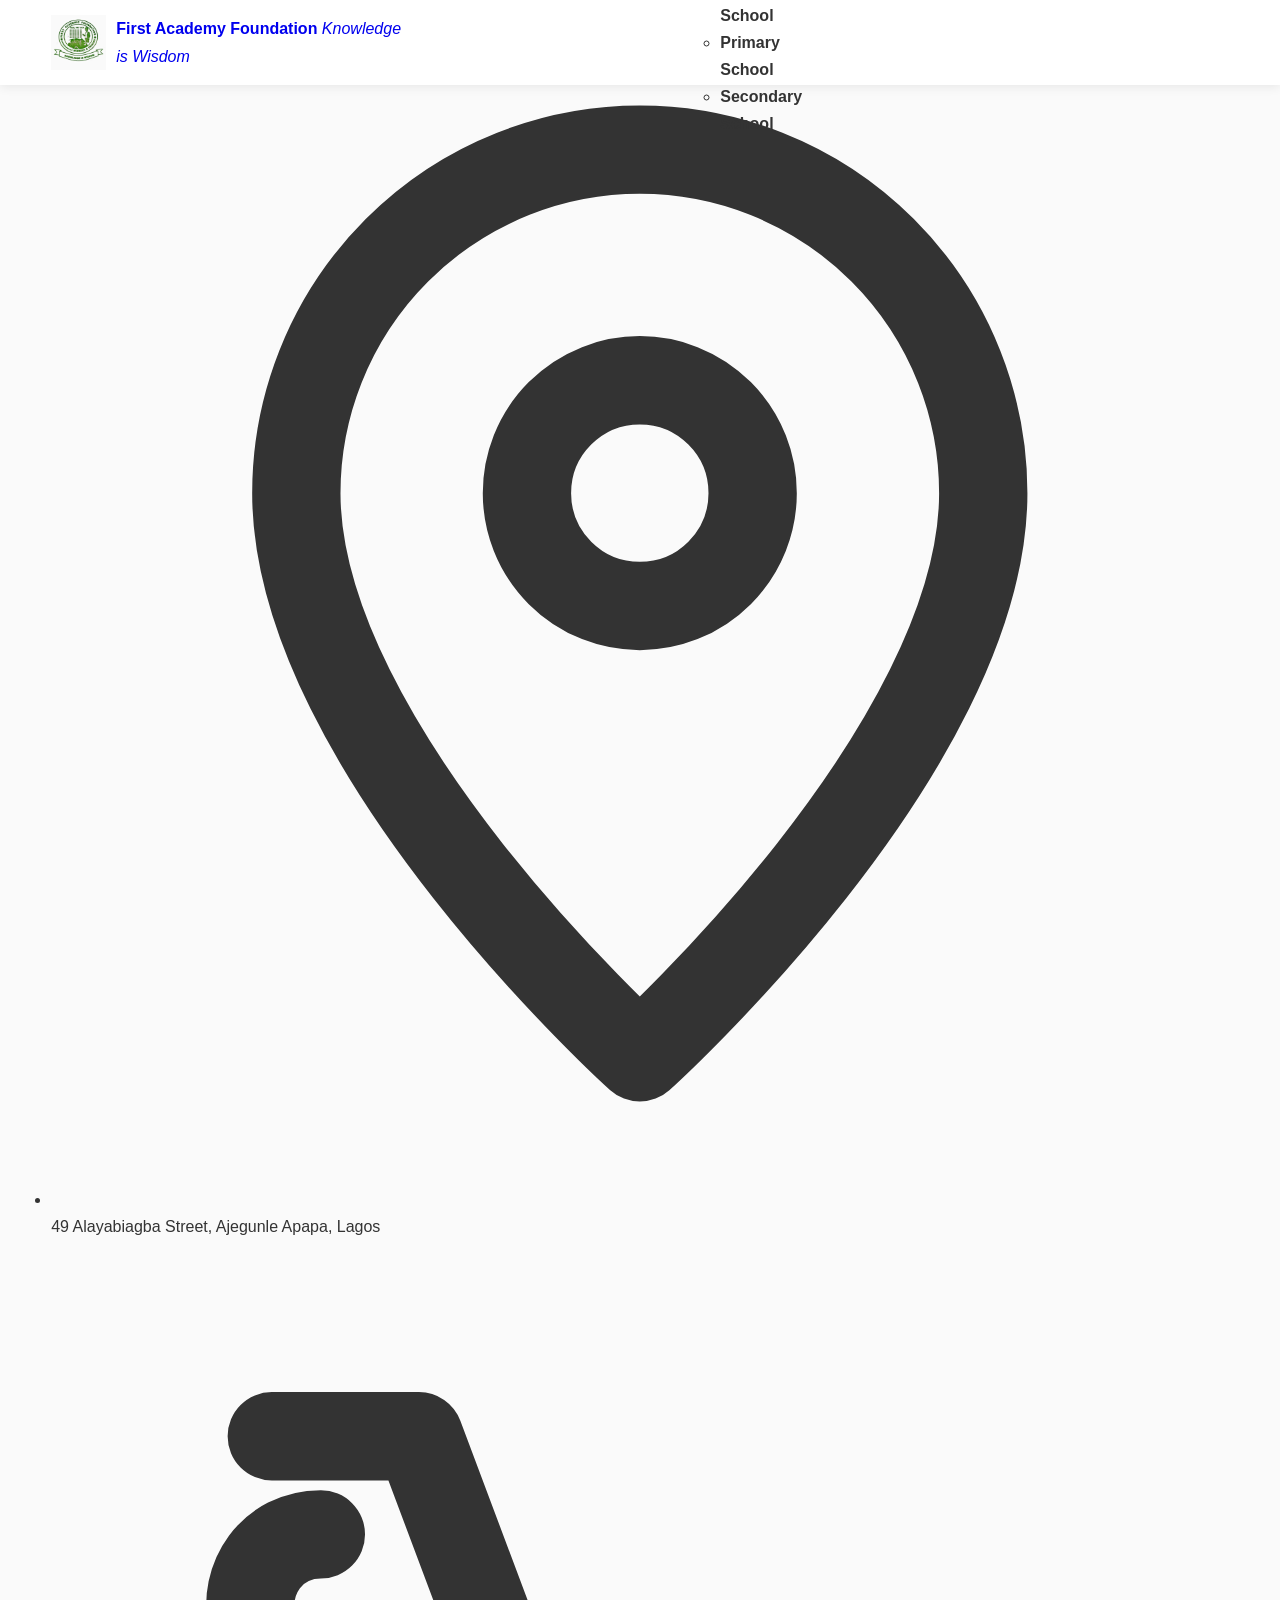
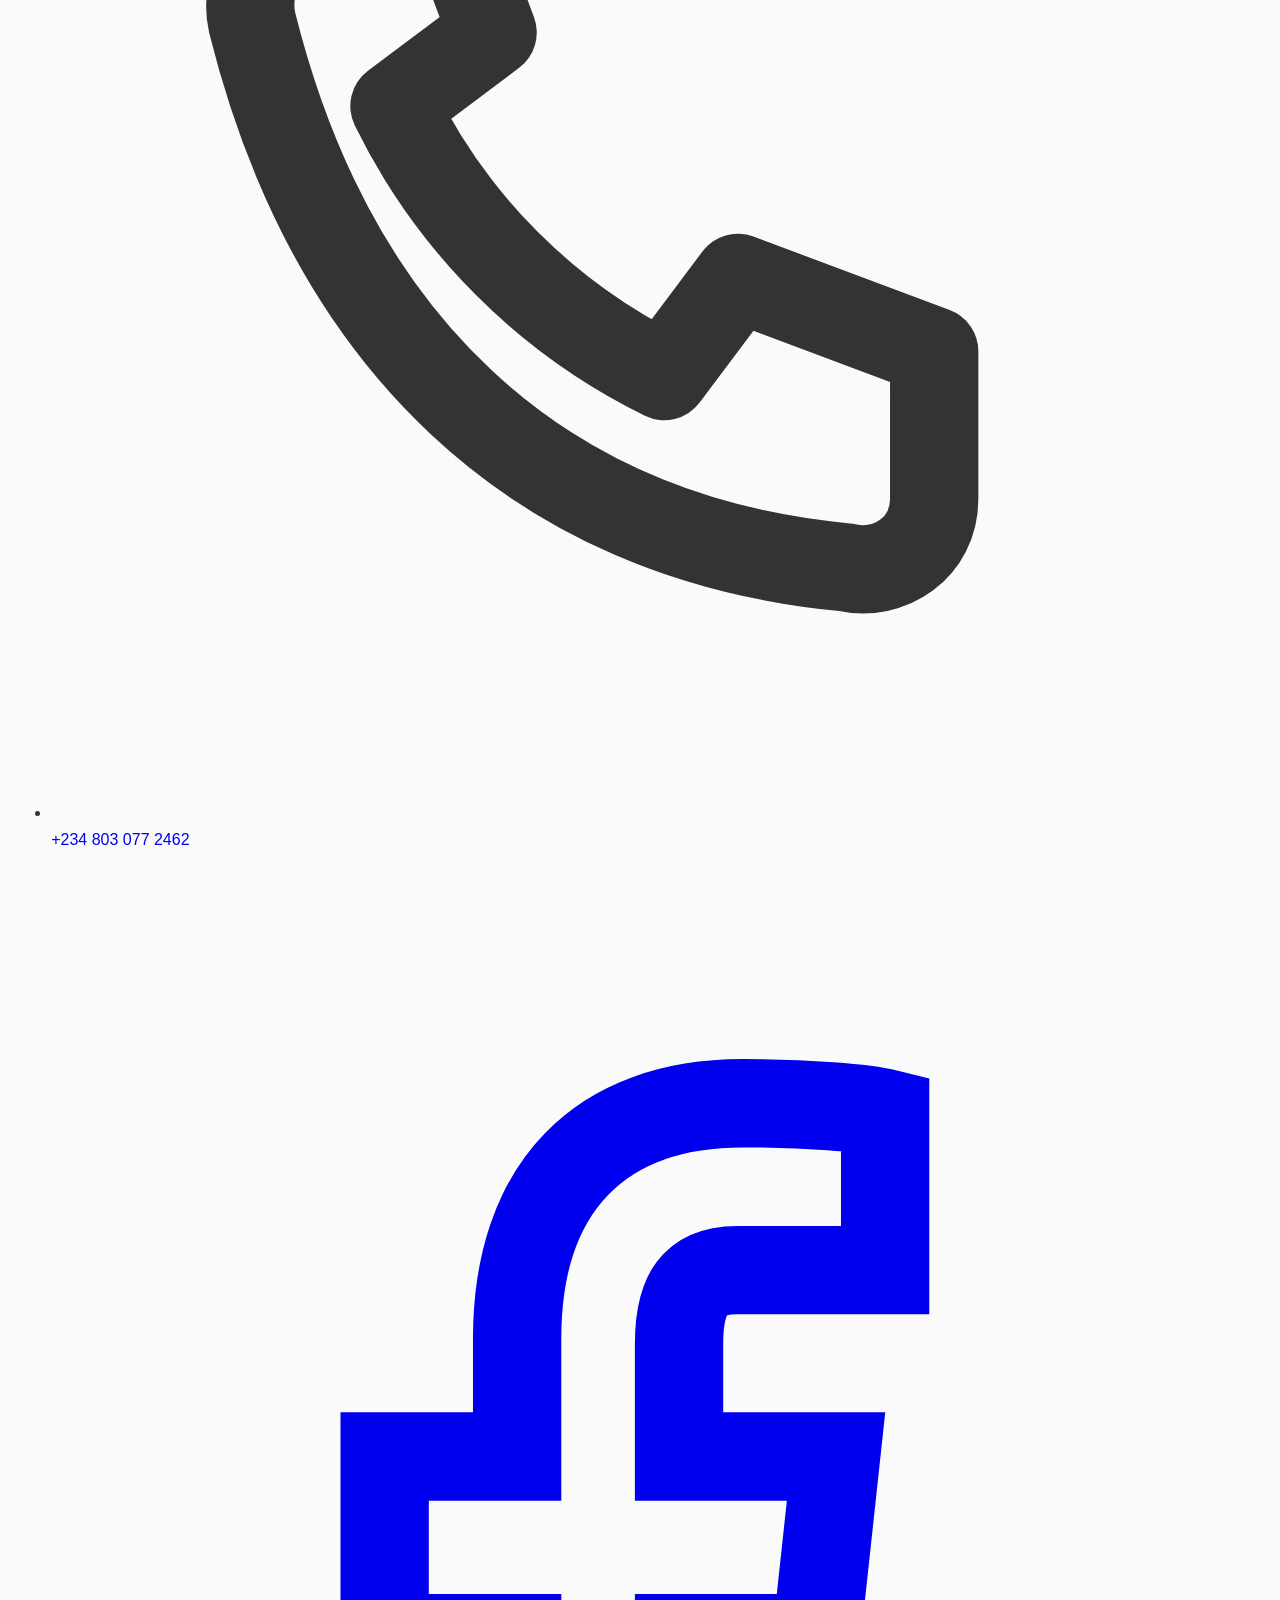
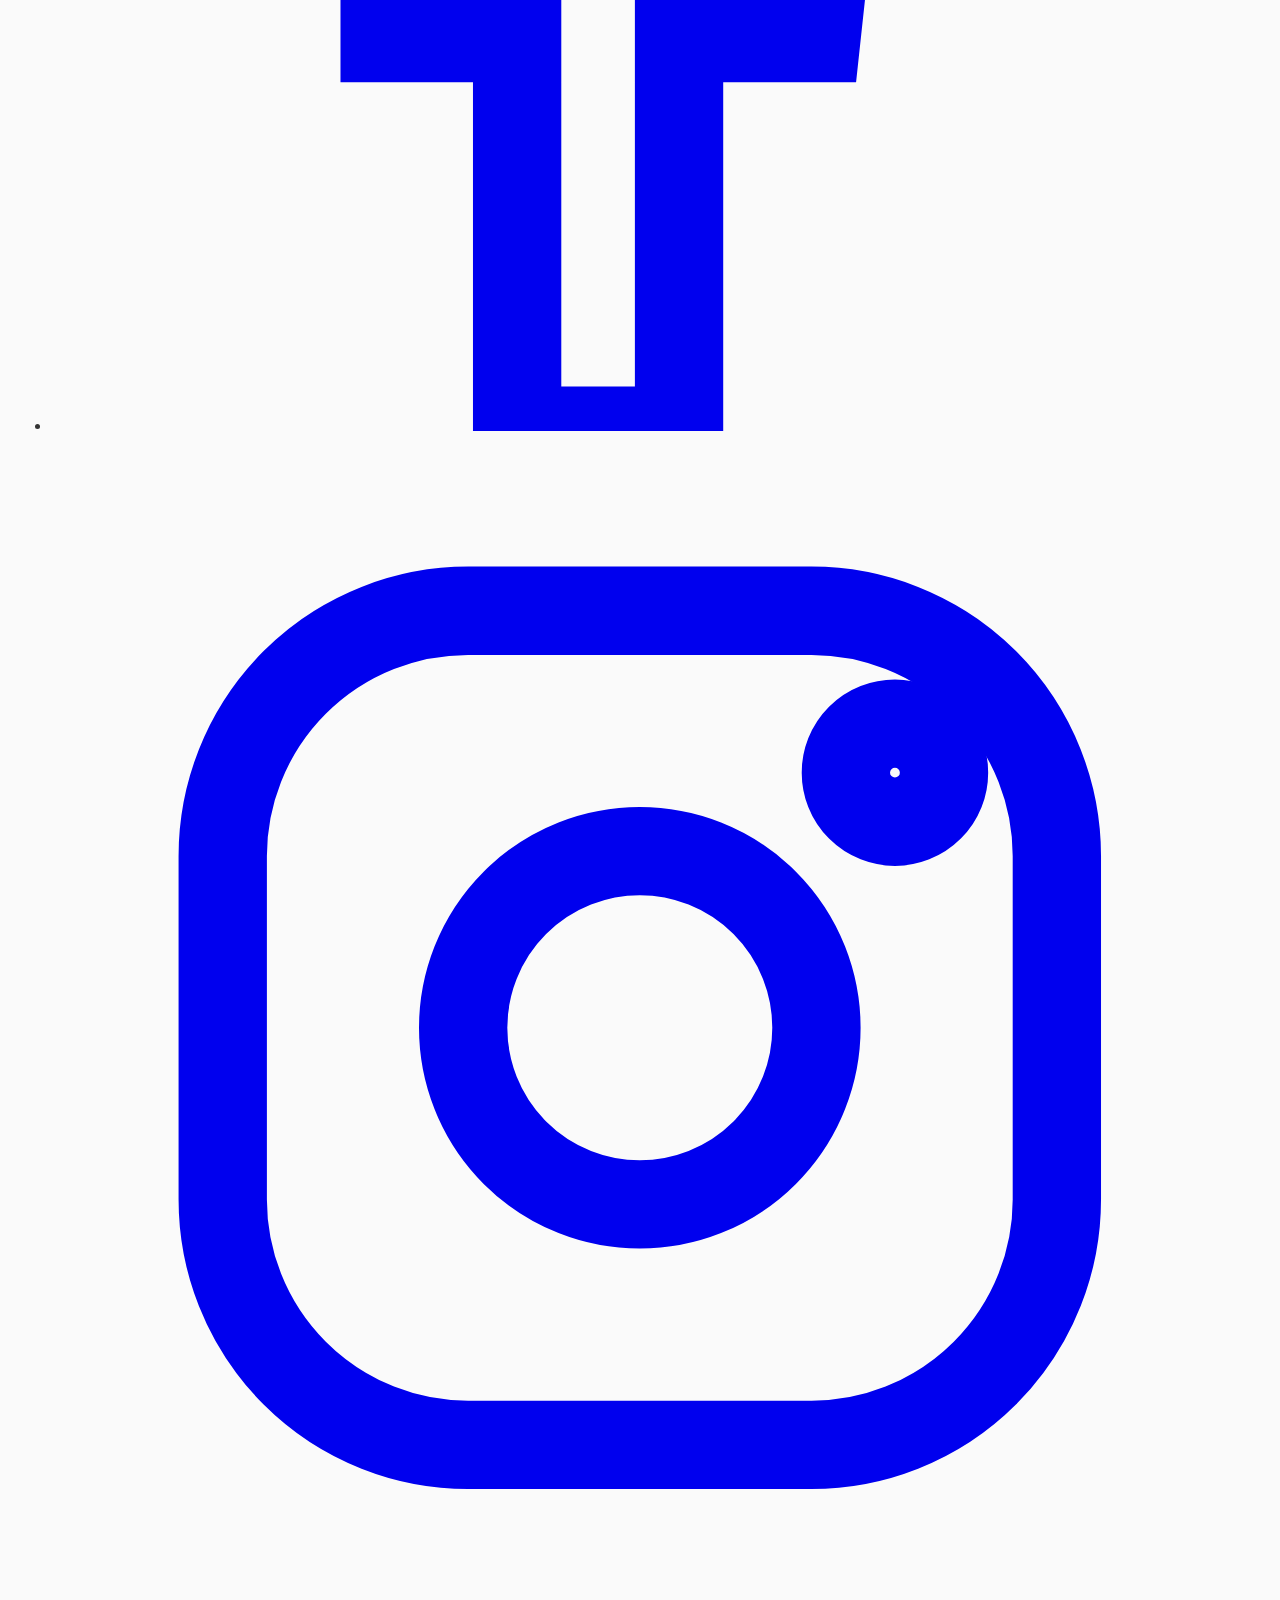
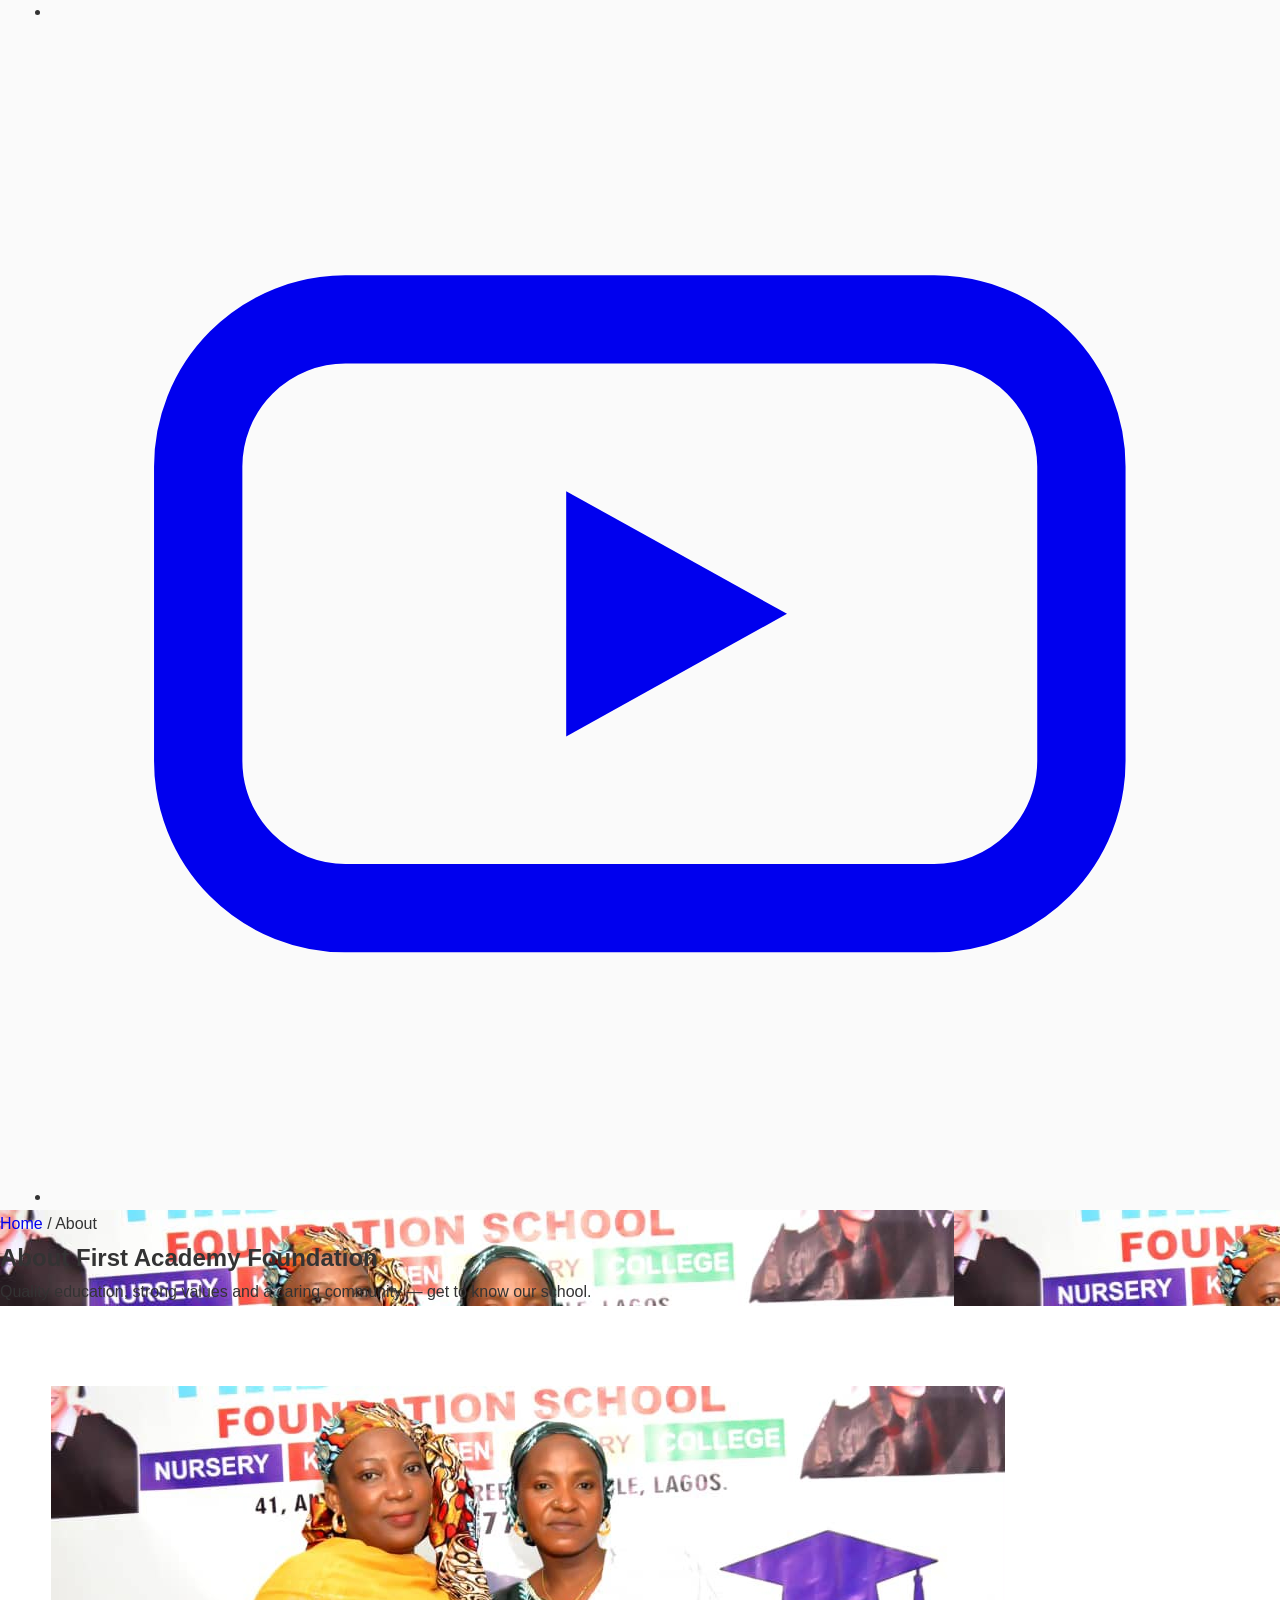
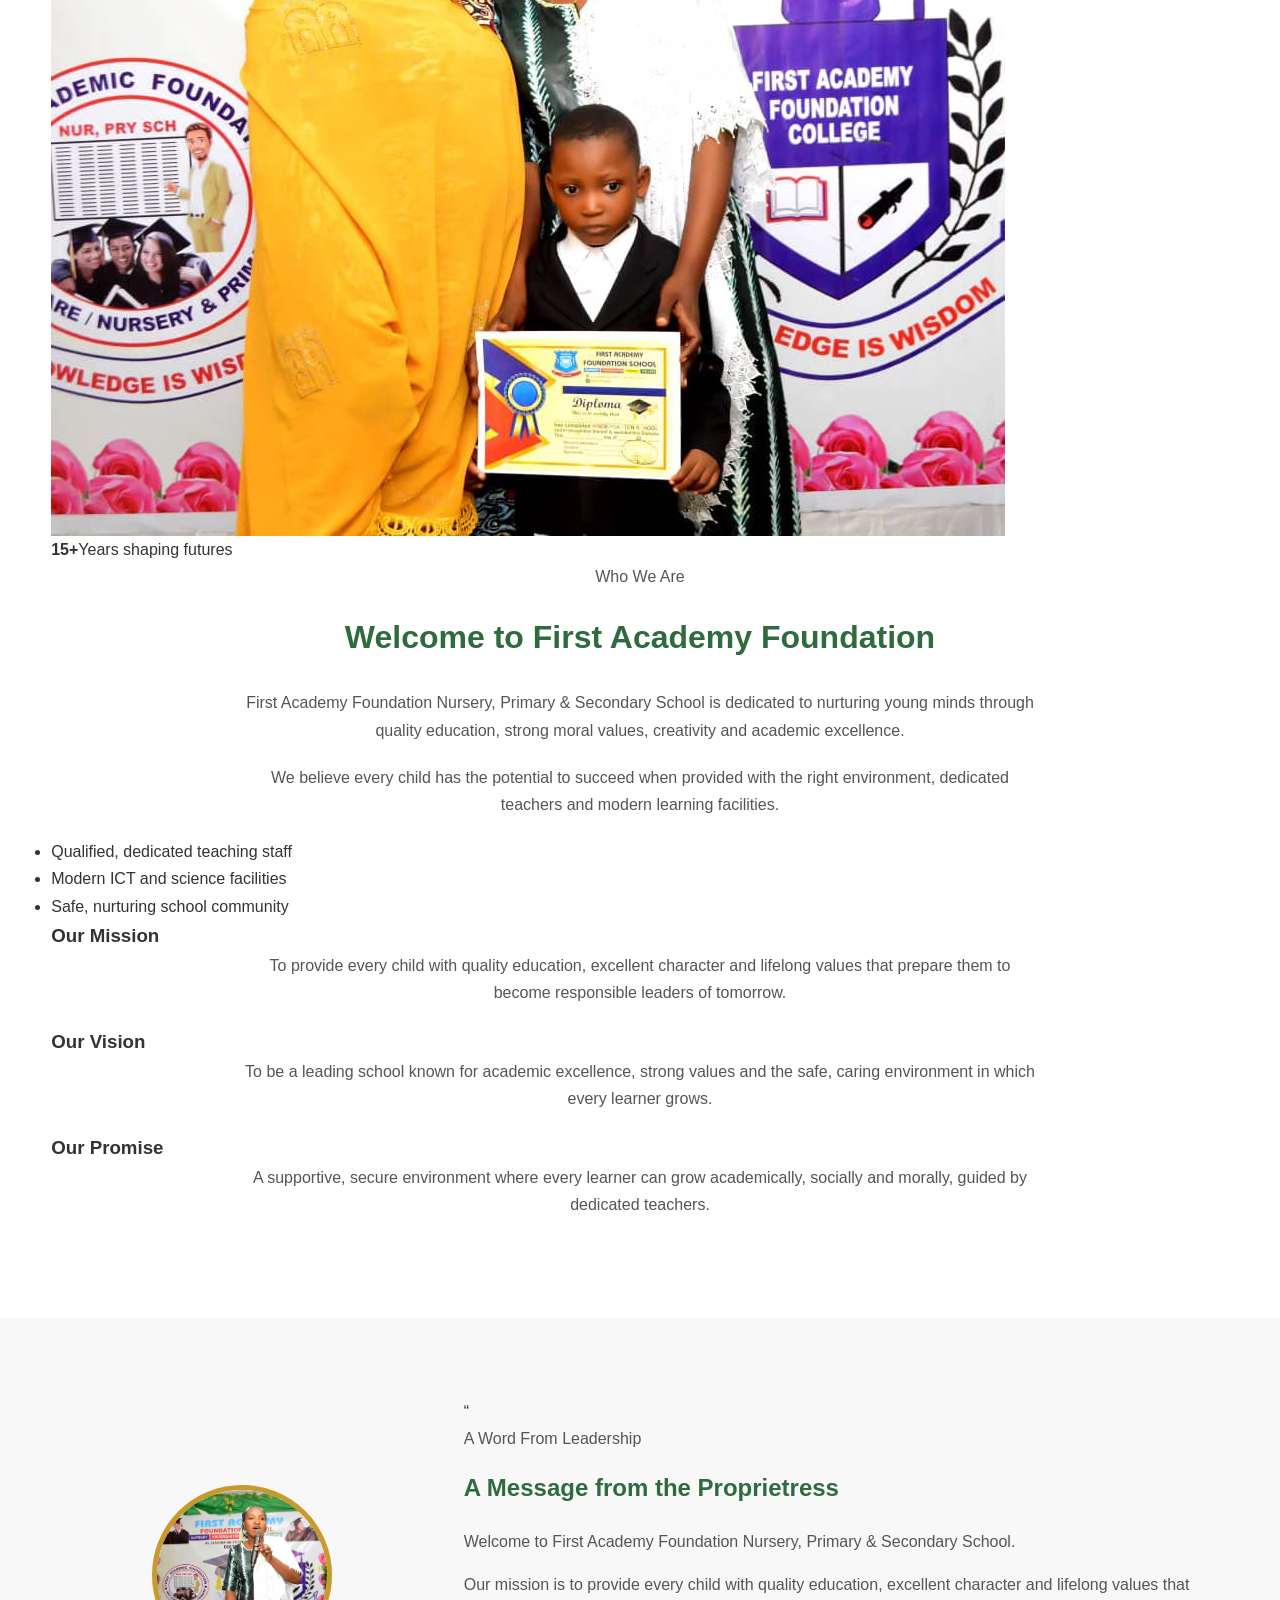
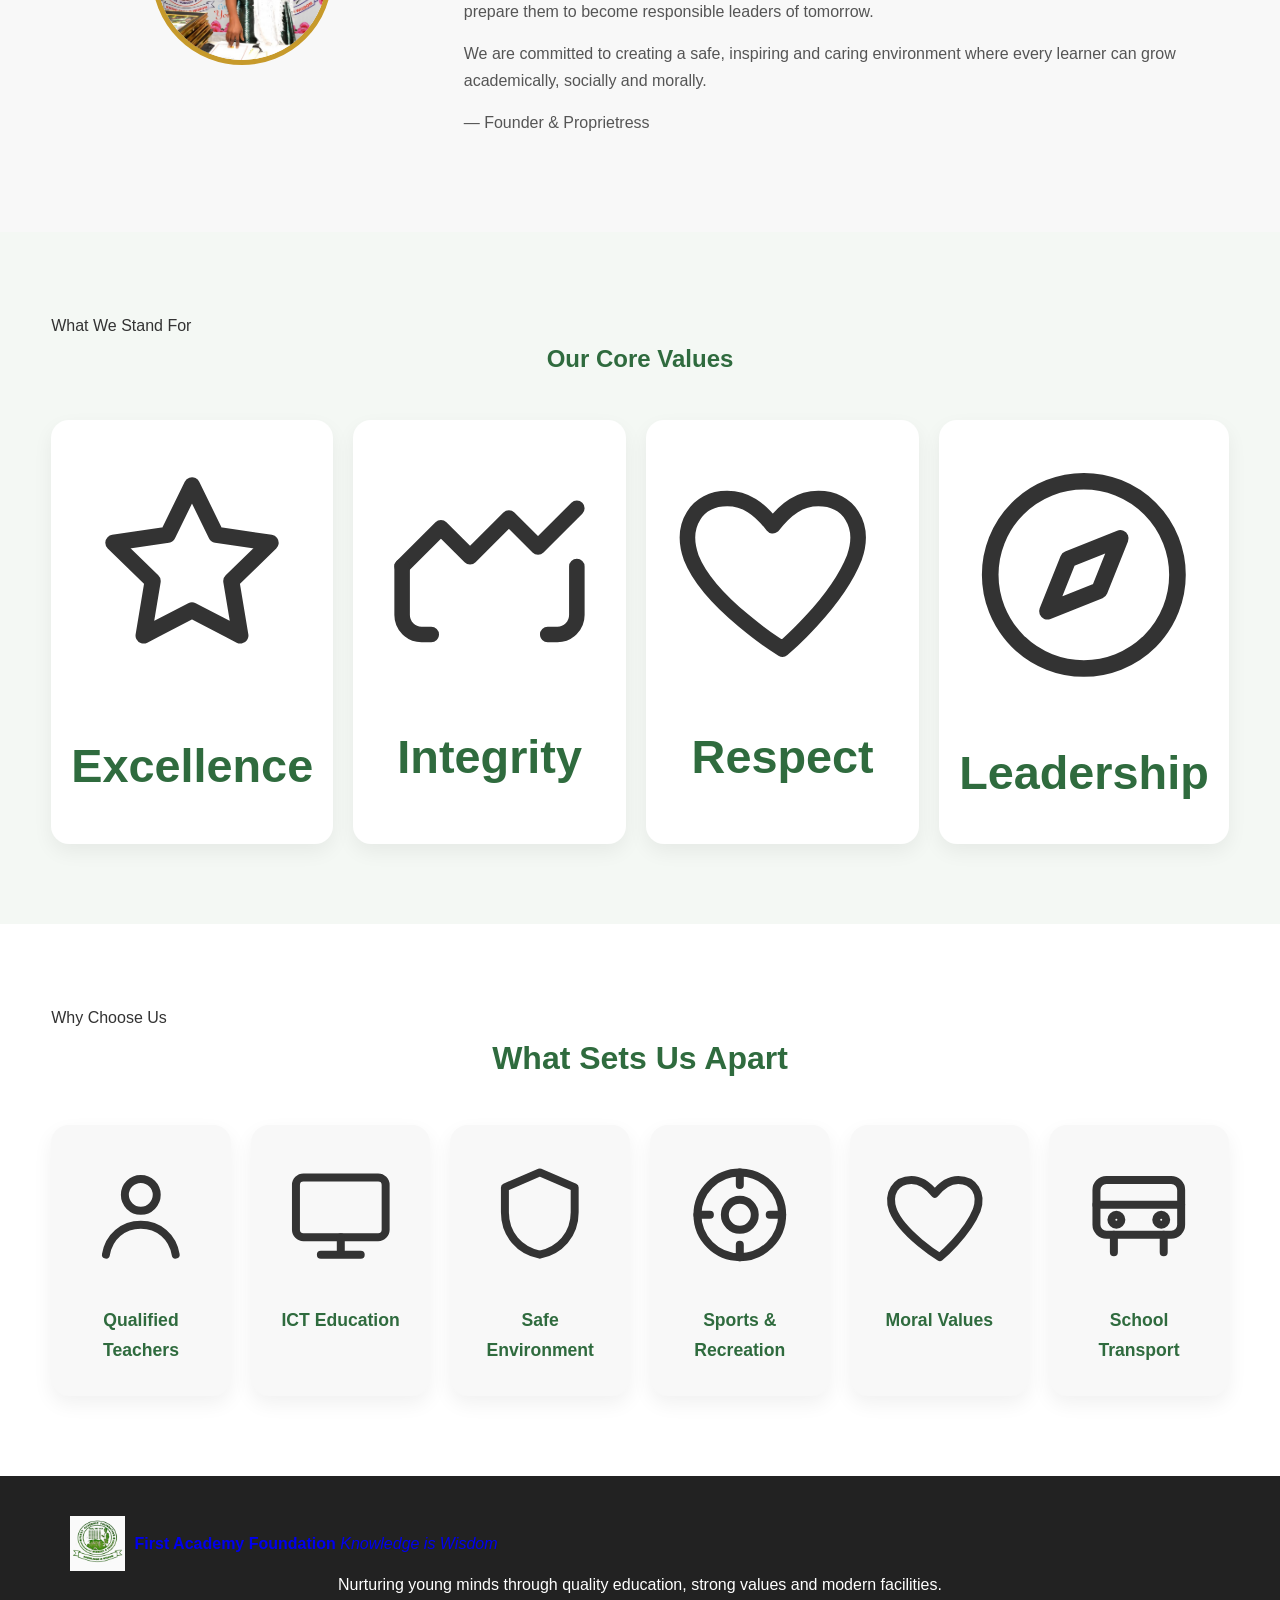
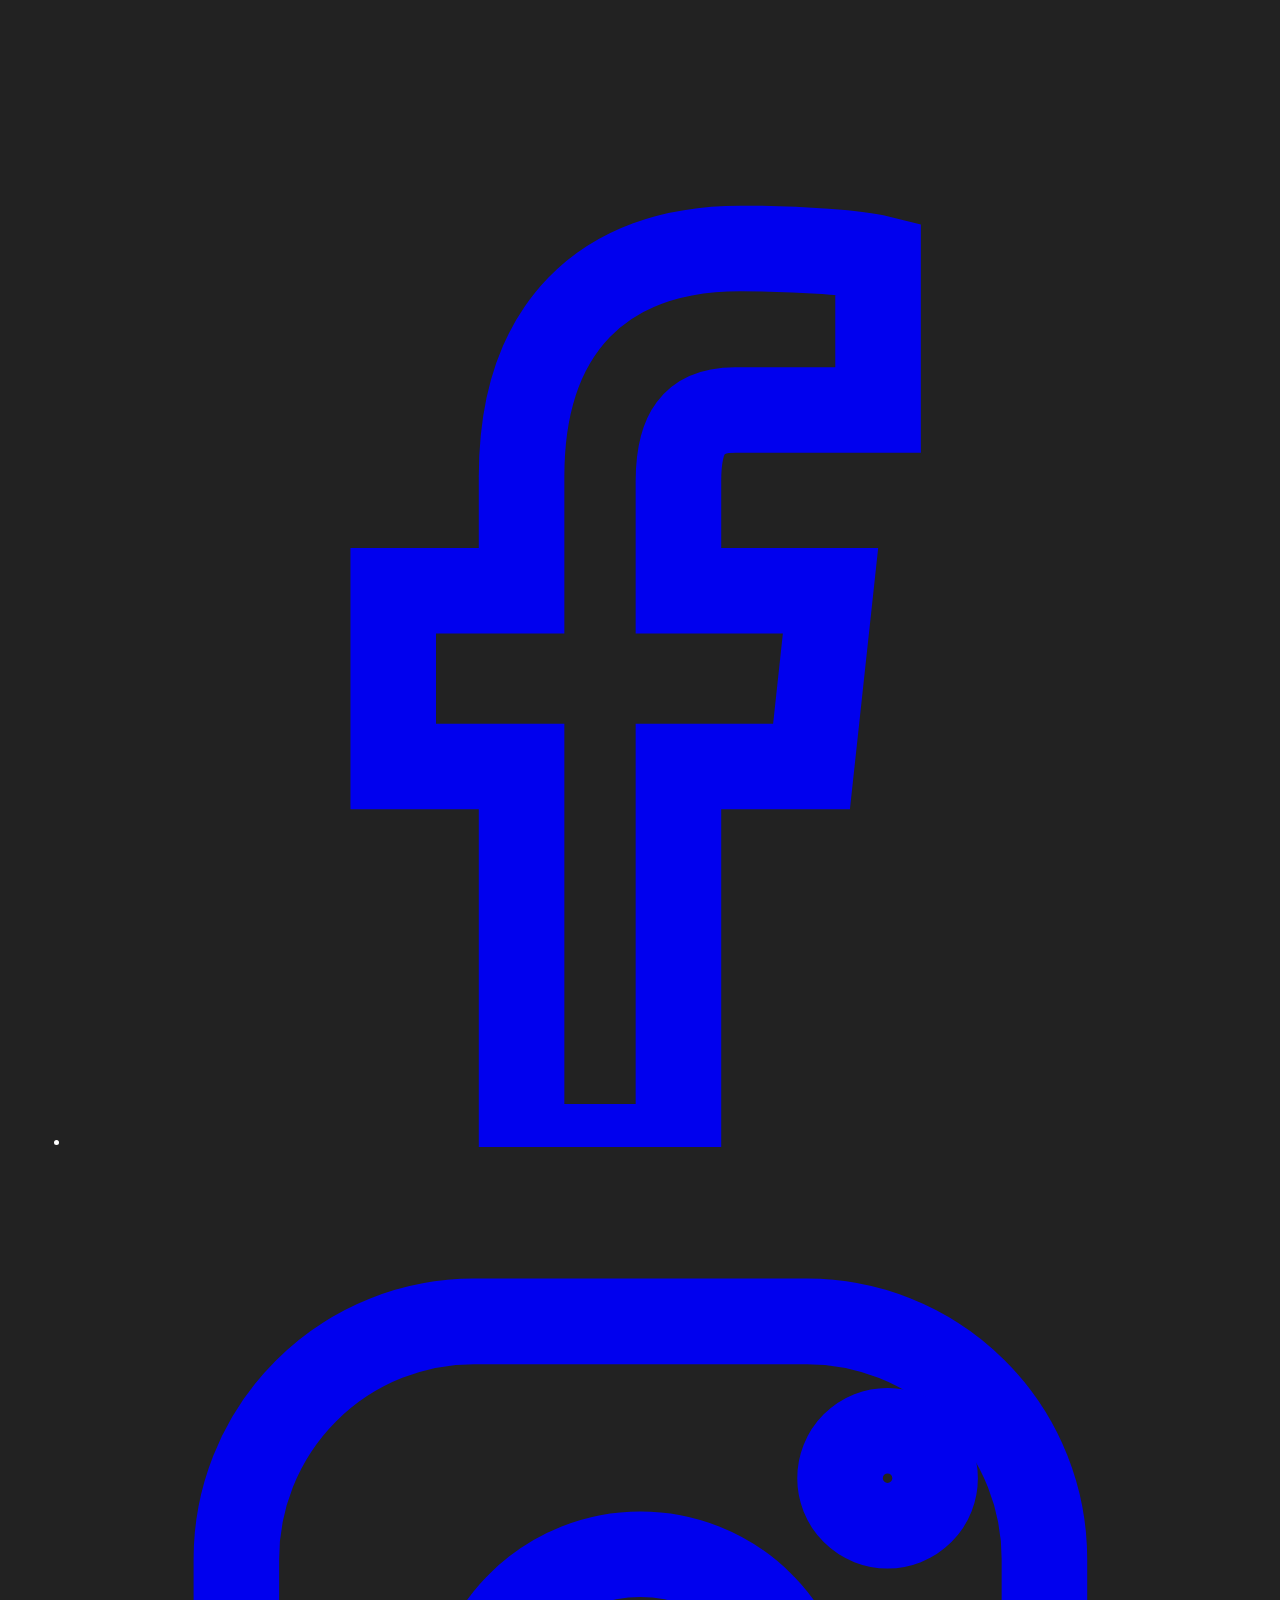
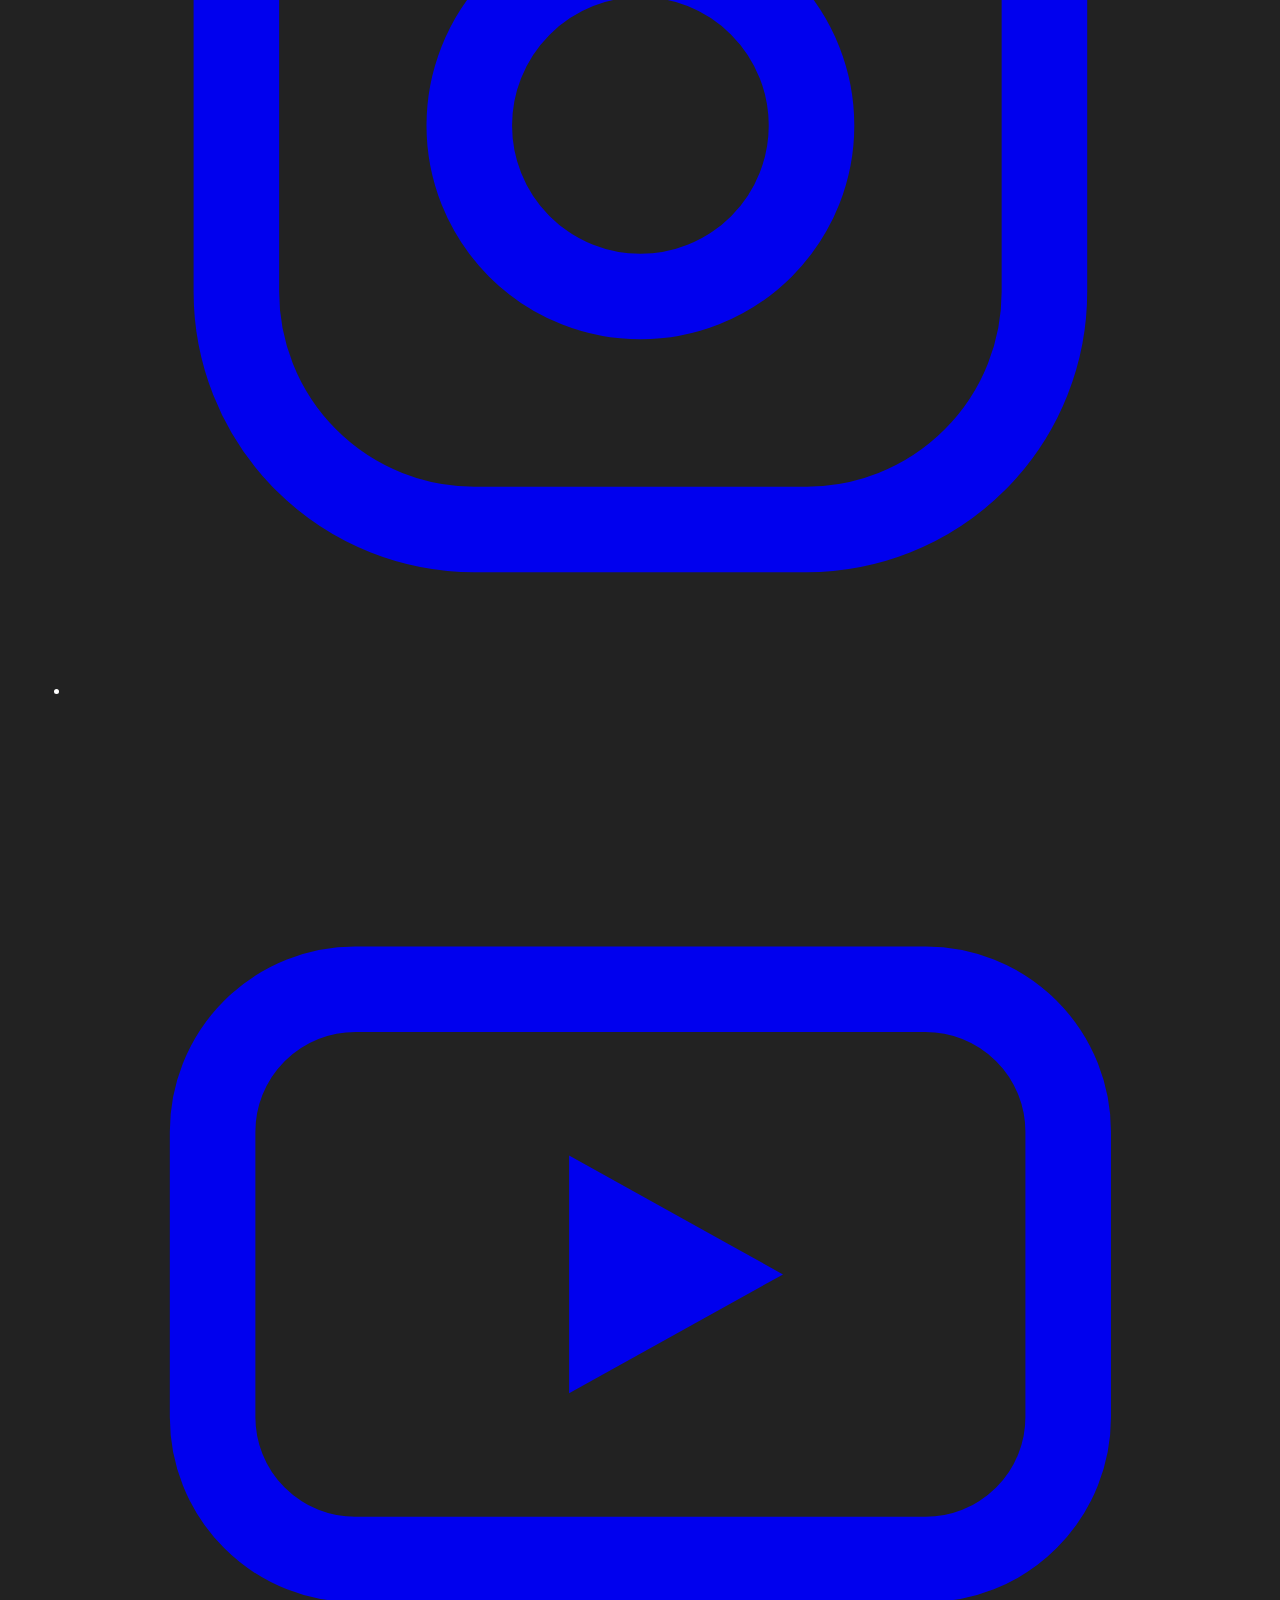
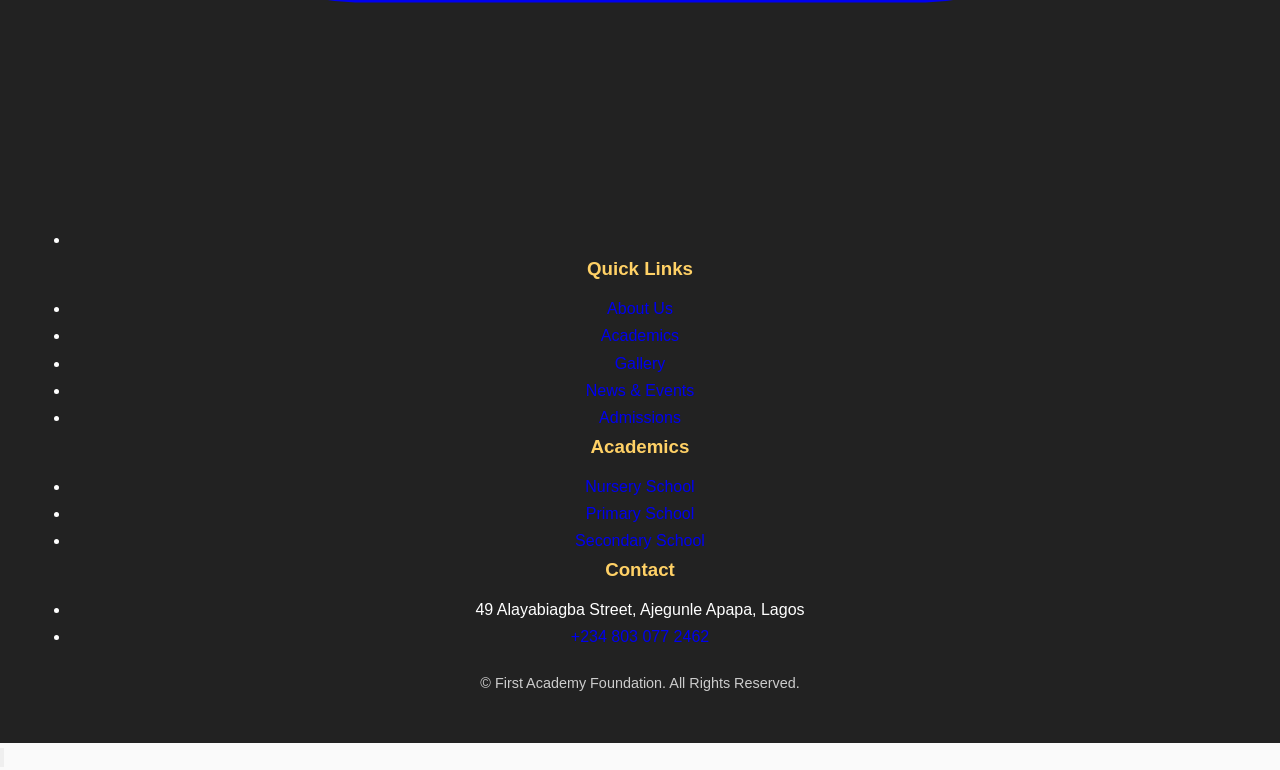
==== about.html @ 9b5cccd8 "Add files via upload" ====
<!DOCTYPE html>
<html lang="en">

<head>
  <meta charset="UTF-8">
  <meta name="viewport" content="width=device-width, initial-scale=1.0">
  <title>About Us | First Academy Foundation</title>
  <meta name="description" content="Learn about First Academy Foundation's mission, vision, leadership and the values that guide our nursery, primary and secondary school.">

  <link rel="icon" type="image/png" href="images/logo.png">
  <link rel="apple-touch-icon" href="images/logo.png">

  <meta property="og:title" content="About Us | First Academy Foundation">
  <meta property="og:description" content="Learn about First Academy Foundation's mission, vision, leadership and the values that guide our nursery, primary and secondary school.">
  <meta property="og:image" content="images/logo.png">
  <meta property="og:type" content="website">

  <link rel="preconnect" href="https://fonts.googleapis.com">
  <link rel="preconnect" href="https://fonts.gstatic.com" crossorigin>
  <link href="https://fonts.googleapis.com/css2?family=Fraunces:opsz,wght@9..144,500;9..144,600;9..144,700&family=Inter:wght@400;500;600;700;800&display=swap" rel="stylesheet">

  <link rel="stylesheet" href="styles.css">
</head>

<body>

  <a class="skip-link" href="#main">Skip to content</a>

  <div class="topbar">
    <div class="container topbar-inner">
      <ul class="topbar-info">
        <li>
          <svg viewBox="0 0 24 24" fill="none" stroke="currentColor" stroke-width="1.8" stroke-linecap="round" stroke-linejoin="round"><path d="M12 21s-7-6.3-7-11.5A7 7 0 0 1 19 9.5C19 14.7 12 21 12 21z"/><circle cx="12" cy="9.5" r="2.3"/></svg>
          <span>49 Alayabiagba Street, Ajegunle Apapa, Lagos</span>
        </li>
        <li>
          <svg viewBox="0 0 24 24" fill="none" stroke="currentColor" stroke-width="1.8" stroke-linecap="round" stroke-linejoin="round"><path d="M4.5 4h3l1.5 4-2 1.5a12 12 0 0 0 5.5 5.5l1.5-2 4 1.5v3c0 1-.9 1.6-1.8 1.4C9.8 18.3 5.7 14.2 4.1 7.8 3.9 6.9 4.5 6 5.5 6"/></svg>
          <a href="tel:+2348030772462">+234 803 077 2462</a>
        </li>
      </ul>
      <ul class="topbar-social" aria-label="Social media">
        <li><a href="#" aria-label="Facebook"><svg viewBox="0 0 24 24" fill="none" stroke="currentColor" stroke-width="1.8"><path d="M15 8.5h2V5.3c-.4-.1-1.6-.2-2.9-.2-2.9 0-4.6 1.7-4.6 4.8v2.4H6.8V16h2.7v8h3.3v-8h2.8l.4-3.7h-3.2V10c0-1 .3-1.5 1.2-1.5z"/></svg></a></li>
        <li><a href="#" aria-label="Instagram"><svg viewBox="0 0 24 24" fill="none" stroke="currentColor" stroke-width="1.8"><rect x="3.5" y="3.5" width="17" height="17" rx="5"/><circle cx="12" cy="12" r="3.6"/><circle cx="17.2" cy="6.8" r="1"/></svg></a></li>
        <li><a href="#" aria-label="YouTube"><svg viewBox="0 0 24 24" fill="none" stroke="currentColor" stroke-width="1.8"><rect x="3" y="6" width="18" height="12" rx="3"/><path d="M10.5 9.5l4.5 2.5-4.5 2.5v-5z" fill="currentColor" stroke="none"/></svg></a></li>
      </ul>
    </div>
  </div>

  <header id="site-header">
    <nav class="container">
      <a href="index.html" class="logo">
        <img src="images/logo.png" alt="First Academy Foundation logo">
        <span class="logo-text">
          <strong>First Academy Foundation</strong>
          <em>Knowledge is Wisdom</em>
        </span>
      </a>

      <button class="menu-toggle" id="menu-toggle" aria-label="Open menu" aria-expanded="false" aria-controls="nav-links">
        <span></span><span></span><span></span>
      </button>

      <div class="nav-overlay" id="nav-overlay"></div>

      <ul class="nav-links" id="nav-links">
        <li class="close-mobile-nav">
          <button id="close-menu" aria-label="Close menu">&times;</button>
        </li>
        <li><a href="index.html" class="nav-link"><span class="nav-icon">🏠</span>Home</a></li>
        <li><a href="about.html" class="nav-link is-active"><span class="nav-icon">📖</span>About</a></li>
        <li><a href="admissions.html" class="nav-link"><span class="nav-icon">🎓</span>Admissions</a></li>
        <li class="has-dropdown">
          <a href="academics.html" class="nav-link"><span class="nav-icon">📚</span>Academics</a>
          <ul class="dropdown">
            <li><a href="academics.html#nursery">Nursery School</a></li>
            <li><a href="academics.html#primary">Primary School</a></li>
            <li><a href="academics.html#secondary">Secondary School</a></li>
          </ul>
        </li>
        <li><a href="gallery.html" class="nav-link"><span class="nav-icon">🖼️</span>Gallery</a></li>
        <li><a href="news.html" class="nav-link"><span class="nav-icon">📰</span>News & Events</a></li>
        <li><a href="contact.html" class="nav-link"><span class="nav-icon">📞</span>Contact</a></li>
        <li><a href="contact.html" class="nav-cta">Apply Now</a></li>
      </ul>
    </nav>
  </header>

  <main id="main">

    <section class="page-hero" style="background-image:url('images/parents.jpg')">
      <div class="page-hero-content">
        <p class="breadcrumb"><a href="index.html">Home</a> / About</p>
        <h1>About First Academy Foundation</h1>
        <p class="page-hero-lead">Quality education, strong values and a caring community — get to know our school.</p>
      </div>
    </section>

    <section class="about" id="about">
      <div class="container about-grid">
        <div class="about-image">
          <img src="images/parents.jpg" alt="Parents and community at First Academy Foundation">
          <div class="about-image-tag"><strong>15+</strong><span>Years shaping futures</span></div>
        </div>
        <div class="about-copy">
          <p class="eyebrow">Who We Are</p>
          <h2>Welcome to First Academy Foundation</h2>
          <p>First Academy Foundation Nursery, Primary &amp; Secondary School is dedicated to nurturing young minds through quality education, strong moral values, creativity and academic excellence.</p>
          <p>We believe every child has the potential to succeed when provided with the right environment, dedicated teachers and modern learning facilities.</p>
          <ul class="about-checklist">
            <li>Qualified, dedicated teaching staff</li>
            <li>Modern ICT and science facilities</li>
            <li>Safe, nurturing school community</li>
          </ul>
        </div>
      </div>

      <div class="container mission-grid">
        <div class="mission-card">
          <h3>Our Mission</h3>
          <p>To provide every child with quality education, excellent character and lifelong values that prepare them to become responsible leaders of tomorrow.</p>
        </div>
        <div class="mission-card">
          <h3>Our Vision</h3>
          <p>To be a leading school known for academic excellence, strong values and the safe, caring environment in which every learner grows.</p>
        </div>
        <div class="mission-card">
          <h3>Our Promise</h3>
          <p>A supportive, secure environment where every learner can grow academically, socially and morally, guided by dedicated teachers.</p>
        </div>
      </div>
    </section>

    <section class="proprietress">
      <div class="container message-container">
        <div class="message-image">
          <img src="images/proprietress.jpg" alt="Proprietress of First Academy Foundation">
        </div>
        <div class="message-text">
          <span class="quote-mark" aria-hidden="true">&ldquo;</span>
          <p class="eyebrow">A Word From Leadership</p>
          <h2>A Message from the Proprietress</h2>
          <p>Welcome to First Academy Foundation Nursery, Primary &amp; Secondary School.</p>
          <p>Our mission is to provide every child with quality education, excellent character and lifelong values that prepare them to become responsible leaders of tomorrow.</p>
          <p>We are committed to creating a safe, inspiring and caring environment where every learner can grow academically, socially and morally.</p>
          <p class="signature">— Founder &amp; Proprietress</p>
        </div>
      </div>
    </section>

    <section class="values">
      <div class="container">
        <p class="eyebrow">What We Stand For</p>
        <h2>Our Core Values</h2>
        <div class="values-grid">
          <div class="value-card"><span class="icon-badge icon-badge-sm" aria-hidden="true"><svg viewBox="0 0 24 24" fill="none" stroke="currentColor" stroke-width="1.6" stroke-linecap="round" stroke-linejoin="round"><path d="M12 3.5l2.4 4.9 5.4.8-3.9 3.8.9 5.4L12 15.9l-4.8 2.5.9-5.4-3.9-3.8 5.4-.8L12 3.5z"/></svg></span><h3>Excellence</h3></div>
          <div class="value-card"><span class="icon-badge icon-badge-sm" aria-hidden="true"><svg viewBox="0 0 24 24" fill="none" stroke="currentColor" stroke-width="1.6" stroke-linecap="round" stroke-linejoin="round"><path d="M3 12l4-4 3 3 4-4 3 3 4-4"/><path d="M3 12v5a2 2 0 0 0 2 2h1M21 12v5a2 2 0 0 1-2 2h-1"/></svg></span><h3>Integrity</h3></div>
          <div class="value-card"><span class="icon-badge icon-badge-sm" aria-hidden="true"><svg viewBox="0 0 24 24" fill="none" stroke="currentColor" stroke-width="1.6" stroke-linecap="round" stroke-linejoin="round"><path d="M12 20.5s-7.5-4.6-9.4-9.4C1.4 7.7 3.2 5 6.3 5c1.9 0 3.3 1 4.7 2.8C12.4 6 13.8 5 15.7 5c3.1 0 4.9 2.7 3.7 6.1C17.5 15.9 12 20.5 12 20.5z"/></svg></span><h3>Respect</h3></div>
          <div class="value-card"><span class="icon-badge icon-badge-sm" aria-hidden="true"><svg viewBox="0 0 24 24" fill="none" stroke="currentColor" stroke-width="1.6" stroke-linecap="round" stroke-linejoin="round"><circle cx="12" cy="12" r="9"/><path d="M15.5 8.5l-2 5-5 2 2-5 5-2z"/></svg></span><h3>Leadership</h3></div>
        </div>
      </div>
    </section>

    <section class="why-us">
      <div class="container">
        <p class="eyebrow">Why Choose Us</p>
        <h2>What Sets Us Apart</h2>
        <div class="features-grid">
          <div class="feature-card"><span class="icon-badge" aria-hidden="true"><svg viewBox="0 0 24 24" fill="none" stroke="currentColor" stroke-width="1.6" stroke-linecap="round" stroke-linejoin="round"><circle cx="12" cy="8" r="3.2"/><path d="M5 20c.6-3.6 3.4-6 7-6s6.4 2.4 7 6"/></svg></span><h3>Qualified Teachers</h3></div>
          <div class="feature-card"><span class="icon-badge" aria-hidden="true"><svg viewBox="0 0 24 24" fill="none" stroke="currentColor" stroke-width="1.6" stroke-linecap="round" stroke-linejoin="round"><rect x="3" y="4.5" width="18" height="12" rx="1.5"/><path d="M8 20h8M12 16.5V20"/></svg></span><h3>ICT Education</h3></div>
          <div class="feature-card"><span class="icon-badge" aria-hidden="true"><svg viewBox="0 0 24 24" fill="none" stroke="currentColor" stroke-width="1.6" stroke-linecap="round" stroke-linejoin="round"><path d="M12 3.5l7 3v5c0 4.5-3 7.7-7 8.5-4-.8-7-4-7-8.5v-5l7-3z"/></svg></span><h3>Safe Environment</h3></div>
          <div class="feature-card"><span class="icon-badge" aria-hidden="true"><svg viewBox="0 0 24 24" fill="none" stroke="currentColor" stroke-width="1.6" stroke-linecap="round" stroke-linejoin="round"><circle cx="12" cy="12" r="8.5"/><circle cx="12" cy="12" r="3"/><path d="M12 3.5V6M12 18v2.5M3.5 12H6M18 12h2.5"/></svg></span><h3>Sports &amp; Recreation</h3></div>
          <div class="feature-card"><span class="icon-badge" aria-hidden="true"><svg viewBox="0 0 24 24" fill="none" stroke="currentColor" stroke-width="1.6" stroke-linecap="round" stroke-linejoin="round"><path d="M12 20.5s-7.5-4.6-9.4-9.4C1.4 7.7 3.2 5 6.3 5c1.9 0 3.3 1 4.7 2.8C12.4 6 13.8 5 15.7 5c3.1 0 4.9 2.7 3.7 6.1C17.5 15.9 12 20.5 12 20.5z"/></svg></span><h3>Moral Values</h3></div>
          <div class="feature-card"><span class="icon-badge" aria-hidden="true"><svg viewBox="0 0 24 24" fill="none" stroke="currentColor" stroke-width="1.6" stroke-linecap="round" stroke-linejoin="round"><rect x="3.5" y="5" width="17" height="11" rx="2"/><path d="M3.5 10h17M7 19.5V16M17 19.5V16"/><circle cx="7.5" cy="13" r="1"/><circle cx="16.5" cy="13" r="1"/></svg></span><h3>School Transport</h3></div>
        </div>
      </div>
    </section>

  </main>

  <footer>
    <div class="container footer-grid">
      <div class="footer-brand">
        <a href="index.html" class="logo">
          <img src="images/logo.png" alt="First Academy Foundation logo">
          <span class="logo-text">
            <strong>First Academy Foundation</strong>
            <em>Knowledge is Wisdom</em>
          </span>
        </a>
        <p>Nurturing young minds through quality education, strong values and modern facilities.</p>
        <ul class="topbar-social footer-social" aria-label="Social media">
          <li><a href="#" aria-label="Facebook"><svg viewBox="0 0 24 24" fill="none" stroke="currentColor" stroke-width="1.8"><path d="M15 8.5h2V5.3c-.4-.1-1.6-.2-2.9-.2-2.9 0-4.6 1.7-4.6 4.8v2.4H6.8V16h2.7v8h3.3v-8h2.8l.4-3.7h-3.2V10c0-1 .3-1.5 1.2-1.5z"/></svg></a></li>
          <li><a href="#" aria-label="Instagram"><svg viewBox="0 0 24 24" fill="none" stroke="currentColor" stroke-width="1.8"><rect x="3.5" y="3.5" width="17" height="17" rx="5"/><circle cx="12" cy="12" r="3.6"/><circle cx="17.2" cy="6.8" r="1"/></svg></a></li>
          <li><a href="#" aria-label="YouTube"><svg viewBox="0 0 24 24" fill="none" stroke="currentColor" stroke-width="1.8"><rect x="3" y="6" width="18" height="12" rx="3"/><path d="M10.5 9.5l4.5 2.5-4.5 2.5v-5z" fill="currentColor" stroke="none"/></svg></a></li>
        </ul>
      </div>

      <div class="footer-links">
        <h3>Quick Links</h3>
        <ul>
          <li><a href="about.html">About Us</a></li>
          <li><a href="academics.html">Academics</a></li>
          <li><a href="gallery.html">Gallery</a></li>
          <li><a href="news.html">News &amp; Events</a></li>
          <li><a href="admissions.html">Admissions</a></li>
        </ul>
      </div>

      <div class="footer-links">
        <h3>Academics</h3>
        <ul>
          <li><a href="academics.html#nursery">Nursery School</a></li>
          <li><a href="academics.html#primary">Primary School</a></li>
          <li><a href="academics.html#secondary">Secondary School</a></li>
        </ul>
      </div>

      <div class="footer-links">
        <h3>Contact</h3>
        <ul>
          <li>49 Alayabiagba Street, Ajegunle Apapa, Lagos</li>
          <li><a href="tel:+2348030772462">+234 803 077 2462</a></li>
        </ul>
      </div>
    </div>

    <div class="footer-bottom">
      <p class="copyright">&copy; <span id="year"></span> First Academy Foundation. All Rights Reserved.</p>
    </div>
  </footer>

  <button id="back-to-top" aria-label="Back to top">
    <svg viewBox="0 0 24 24" fill="none" stroke="currentColor" stroke-width="2" stroke-linecap="round" stroke-linejoin="round"><path d="M12 19V6M6 12l6-6 6 6"/></svg>
  </button>

  <script src="script.js"></script>
</body>

</html>
---- styles.css ----
/* ==========================================
   FIRST ACADEMY FOUNDATION
   MOBILE FIRST STYLESHEET
========================================== */

/* ========= RESET ========= */

*{
    margin:0;
    padding:0;
    box-sizing:border-box;
}

html{
    scroll-behavior:smooth;
}

body{
    font-family:Arial, Helvetica, sans-serif;
    background:#FAFAFA;
    color:#333;
    line-height:1.7;
}

img{
    max-width:100%;
    display:block;
}

a{
    text-decoration:none;
}

.container{
    width:92%;
    max-width:1200px;
    margin:auto;
}

/* ========= HEADER ========= */

header{

    position:fixed;

    top:0;

    left:0;

    width:100%;

    background:#ffffff;

    box-shadow:0 2px 10px rgba(0,0,0,.08);

    z-index:1000;

}

/* ========= NAVIGATION ========= */

nav{

    height:75px;

    display:flex;

    justify-content:space-between;

    align-items:center;

    position:relative;

}

.logo{

    display:flex;

    align-items:center;

    gap:10px;

}

.logo img{

    width:45px;

    height:45px;

    object-fit:contain;

}

.logo h2{

    color:#2F6B3E;

    font-size:17px;

}

.logo p{

    color:#C79A2B;

    font-size:12px;

}

/* Hide Checkbox */

#menu-toggle{

    display:none;

}

/* Hamburger */

.menu-icon{

    font-size:30px;

    cursor:pointer;

    color:#2F6B3E;

}

/* Mobile Menu */

.nav-links{

    position:absolute;

    top:75px;

    left:0;

    width:100%;

    background:#ffffff;

    list-style:none;

    display:none;

    box-shadow:0 5px 10px rgba(0,0,0,.08);

}

.nav-links li{

    border-bottom:1px solid #eee;

}

.nav-links a{

    display:block;

    padding:18px;

    color:#333;

    font-weight:bold;

}

.nav-links a:hover{

    background:#F5F8F5;

    color:#2F6B3E;

}

#menu-toggle:checked ~ .nav-links{

    display:block;

}

/* ========= HERO ========= */

.hero{

    margin-top:75px;

    min-height:100vh;

    display:flex;

    justify-content:center;

    align-items:center;

    text-align:center;

    padding:30px 20px;

    background:
    linear-gradient(rgba(0,0,0,.55),
    rgba(0,0,0,.55)),
    url("images/hero.jpg");

    background-size:cover;

    background-position:center;

}

.hero-content{

    max-width:700px;

}

.hero h3{

    color:#FFD166;

    font-size:18px;

    margin-bottom:15px;

}

.hero h1{

    color:white;

    font-size:2.2rem;

    line-height:1.2;

    margin-bottom:15px;

}

.hero h2{

    color:white;

    font-size:1.2rem;

    margin-bottom:15px;

    font-weight:normal;

}

.motto{

    color:#FFD166 !important;

    font-weight:bold;

    font-size:18px;

    margin-bottom:20px;

}

.hero-text{

    color:white;

    margin-bottom:30px;

}

/* ========= BUTTONS ========= */

.hero-buttons{

    display:flex;

    flex-direction:column;

    gap:15px;

}

.btn,
.btn-outline{

    display:block;

    padding:15px;

    border-radius:40px;

    font-weight:bold;

    text-align:center;

    transition:.3s;

}

.btn{

    background:#2F6B3E;

    color:white;

}

.btn:hover{

    background:#C79A2B;

}

.btn-outline{

    border:2px solid white;

    color:white;

}

.btn-outline:hover{

    background:white;

    color:#2F6B3E;

}
/* ==========================================
   ABOUT SECTION
========================================== */

.about{

    padding:80px 0;

    background:#ffffff;

}

.about h2{

    text-align:center;

    color:#2F6B3E;

    font-size:2rem;

    margin-bottom:25px;

}

.about p{

    max-width:800px;

    margin:0 auto 20px;

    text-align:center;

    color:#555;

    font-size:1rem;

}

/* ==========================================
   PROPRIETRESS MESSAGE
========================================== */

.proprietress{

    padding:80px 0;

    background:#F8F8F8;

}

.message-container{

    display:flex;

    flex-direction:column;

    gap:30px;

}

.message-image{

    display:flex;

    justify-content:center;

}

.message-image img{

    width:180px;

    height:180px;

    border-radius:50%;

    object-fit:cover;

    border:5px solid #C79A2B;

}

.message-text{

    text-align:center;

}

.message-text h2{

    color:#2F6B3E;

    margin-bottom:20px;

}

.message-text p{

    color:#555;

    margin-bottom:15px;

}

.message-text h3{

    color:#C79A2B;

    margin-top:20px;

}

/* ==========================================
   STATISTICS
========================================== */

.statistics{

    padding:70px 0;

    background:#2F6B3E;

}

.stats-container{

    display:grid;

    grid-template-columns:1fr;

    gap:20px;

}

.stat-card{

    background:white;

    border-radius:18px;

    padding:30px;

    text-align:center;

    box-shadow:0 10px 25px rgba(0,0,0,.08);

}

.stat-card h2{

    color:#2F6B3E;

    font-size:2.2rem;

    margin-bottom:10px;

}

.stat-card p{

    color:#555;

    font-weight:bold;

}

/* ==========================================
   ACADEMICS
========================================== */

.academics{

    padding:80px 0;

    background:#ffffff;

}

.academics h2{

    text-align:center;

    color:#2F6B3E;

    margin-bottom:40px;

    font-size:2rem;

}

.academic-grid{

    display:grid;

    grid-template-columns:1fr;

    gap:25px;

}

.card{

    background:#ffffff;

    border-radius:20px;

    padding:35px 25px;

    text-align:center;

    box-shadow:0 10px 25px rgba(0,0,0,.08);

    transition:.35s ease;

}

.card:hover{

    transform:translateY(-8px);

}

.card .icon{

    display:block;

    font-size:3rem;

    margin-bottom:20px;

}

.card h3{

    color:#2F6B3E;

    margin-bottom:15px;

}

.card p{

    color:#666;

}

/* ==========================================
   CORE VALUES
========================================== */

.values{

    padding:80px 0;

    background:#F4F8F4;

}

.values h2{

    text-align:center;

    color:#2F6B3E;

    margin-bottom:40px;

}

.values-grid{

    display:grid;

    grid-template-columns:1fr 1fr;

    gap:20px;

}

.value-card{

    background:white;

    padding:30px 20px;

    text-align:center;

    border-radius:18px;

    box-shadow:0 8px 20px rgba(0,0,0,.06);

    transition:.35s;

}

.value-card:hover{

    transform:translateY(-6px);

}

.value-card{

    font-size:2.5rem;

}

.value-card h3{

    margin-top:15px;

    color:#2F6B3E;

}
/* ==========================================
   WHY CHOOSE US
========================================== */

.why-us{

    padding:80px 0;

    background:#ffffff;

}

.why-us h2{

    text-align:center;

    color:#2F6B3E;

    margin-bottom:40px;

    font-size:2rem;

}

.features-grid{

    display:grid;

    grid-template-columns:1fr;

    gap:20px;

}

.feature-card{

    background:#F8F8F8;

    border-radius:18px;

    padding:30px;

    text-align:center;

    box-shadow:0 8px 20px rgba(0,0,0,.06);

    transition:.35s;

    font-size:2rem;

}

.feature-card:hover{

    transform:translateY(-6px);

}

.feature-card h3{

    margin-top:15px;

    color:#2F6B3E;

    font-size:1.1rem;

}

/* ==========================================
   FACILITIES
========================================== */

.facilities{

    padding:80px 0;

    background:#F4F8F4;

}

.facilities h2{

    text-align:center;

    color:#2F6B3E;

    margin-bottom:40px;

}

.facility-grid{

    display:grid;

    grid-template-columns:1fr;

    gap:20px;

}

.facility-card{

    background:white;

    border-radius:18px;

    padding:30px;

    text-align:center;

    box-shadow:0 8px 20px rgba(0,0,0,.06);

    transition:.35s;

}

.facility-card:hover{

    transform:translateY(-6px);

}

.facility-card .icon{

    display:block;

    font-size:3rem;

    margin-bottom:20px;

}

.facility-card h3{

    color:#2F6B3E;

    margin-bottom:15px;

}

.facility-card p{

    color:#666;

}

/* ==========================================
   MOTTO / QUOTE
========================================== */

.quote{

    padding:90px 25px;

    background:#FFF8EA;

    text-align:center;

}

.quote h2{

    color:#C79A2B;

    font-size:2rem;

    margin-bottom:20px;

    font-style:italic;

}

.quote p{

    max-width:700px;

    margin:auto;

    color:#555;

    font-size:1.05rem;

}

/* ==========================================
   GALLERY
========================================== */

.gallery{

    padding:80px 0;

    background:white;

}

.gallery h2{

    text-align:center;

    color:#2F6B3E;

    margin-bottom:15px;

}

.section-text{

    text-align:center;

    color:#666;

    margin-bottom:35px;

}

.gallery-grid{

    display:grid;

    grid-template-columns:1fr;

    gap:18px;

}

.gallery-grid img{

    width:100%;

    border-radius:15px;

    box-shadow:0 8px 18px rgba(0,0,0,.08);

}

/* ==========================================
   ADMISSIONS
========================================== */

.admissions{

    padding:80px 20px;

    background:#2F6B3E;

    color:white;

    text-align:center;

}

.admissions h2{

    margin-bottom:20px;

    font-size:2rem;

}

.admissions p{

    max-width:700px;

    margin:0 auto 30px;

}

.admissions .btn{

    display:inline-block;

}

/* ==========================================
   CONTACT
========================================== */

.contact{

    padding:80px 0;

    background:#ffffff;

}

.contact h2{

    text-align:center;

    color:#2F6B3E;

    margin-bottom:30px;

}

.contact p{

    margin-bottom:15px;

    text-align:center;

    color:#555;

}

/* ==========================================
   FOOTER
========================================== */

footer{

    background:#222;

    color:white;

    text-align:center;

    padding:40px 20px;

}

footer h3{

    color:#FFD166;

    margin-bottom:10px;

}

footer p{

    margin-bottom:8px;

}

.copyright{

    margin-top:20px;

    color:#ccc;

    font-size:.9rem;

}
/* ==========================================
   ANIMATIONS
========================================== */

@keyframes fadeUp{

    from{

        opacity:0;

        transform:translateY(35px);

    }

    to{

        opacity:1;

        transform:translateY(0);

    }

}


.hero h1{

    animation:fadeUp 1s ease forwards;

}


.hero h2{

    opacity:0;

    animation:fadeUp 1s ease forwards;

    animation-delay:.3s;

    animation-fill-mode:forwards;

}


.hero .motto{

    opacity:0;

    animation:fadeUp 1s ease forwards;

    animation-delay:.6s;

    animation-fill-mode:forwards;

}


.hero-text{

    opacity:0;

    animation:fadeUp 1s ease forwards;

    animation-delay:.9s;

    animation-fill-mode:forwards;

}


.hero-buttons{

    opacity:0;

    animation:fadeUp 1s ease forwards;

    animation-delay:1.2s;

    animation-fill-mode:forwards;

}



/* ==========================================
   TABLET VIEW
========================================== */


@media(min-width:768px){


    /* NAV */

    .nav-links{

        position:static;

        display:flex;

        width:auto;

        box-shadow:none;

        background:none;

        gap:25px;

    }


    .nav-links li{

        border:none;

    }


    .nav-links a{

        padding:0;

    }


    .menu-icon{

        display:none;

    }


    /* HERO */


    .hero h1{

        font-size:3.5rem;

    }


    .hero h2{

        font-size:1.5rem;

    }


    .hero-buttons{

        flex-direction:row;

        justify-content:center;

    }


    .btn,
    .btn-outline{

        width:auto;

        padding:15px 35px;

    }



    /* MESSAGE */


    .message-container{

        flex-direction:row;

        align-items:center;

    }


    .message-image{

        flex:1;

    }


    .message-text{

        flex:2;

        text-align:left;

    }



    /* STATISTICS */


    .stats-container{

        grid-template-columns:repeat(2,1fr);

    }



    /* ACADEMICS */


    .academic-grid{

        grid-template-columns:repeat(3,1fr);

    }



    /* VALUES */


    .values-grid{

        grid-template-columns:repeat(4,1fr);

    }



    /* FEATURES */


    .features-grid{

        grid-template-columns:repeat(3,1fr);

    }



    /* FACILITIES */


    .facility-grid{

        grid-template-columns:repeat(3,1fr);

    }



    /* GALLERY */


    .gallery-grid{

        grid-template-columns:repeat(3,1fr);

    }


}



/* ==========================================
   LAPTOP / DESKTOP VIEW
========================================== */


@media(min-width:1024px){


    nav{

        height:85px;

    }


    .logo img{

        width:55px;

        height:55px;

    }


    .logo h2{

        font-size:20px;

    }



    .hero{

        margin-top:85px;

    }



    .hero h1{

        font-size:4.5rem;

    }



    .hero-text{

        font-size:1.15rem;

    }



    .stats-container{

        grid-template-columns:repeat(4,1fr);

    }



    .features-grid{

        grid-template-columns:repeat(6,1fr);

    }



}



/* ==========================================
   SMALL POLISH
========================================== */


section{

    overflow:hidden;

}


.btn,
.btn-outline{

    cursor:pointer;

}


.card,
.stat-card,
.feature-card,
.facility-card,
.value-card{

    transition:all .35s ease;

}


.card:hover,
.stat-card:hover,
.feature-card:hover,
.facility-card:hover,
.value-card:hover{

    box-shadow:0 15px 35px rgba(0,0,0,.12);

}
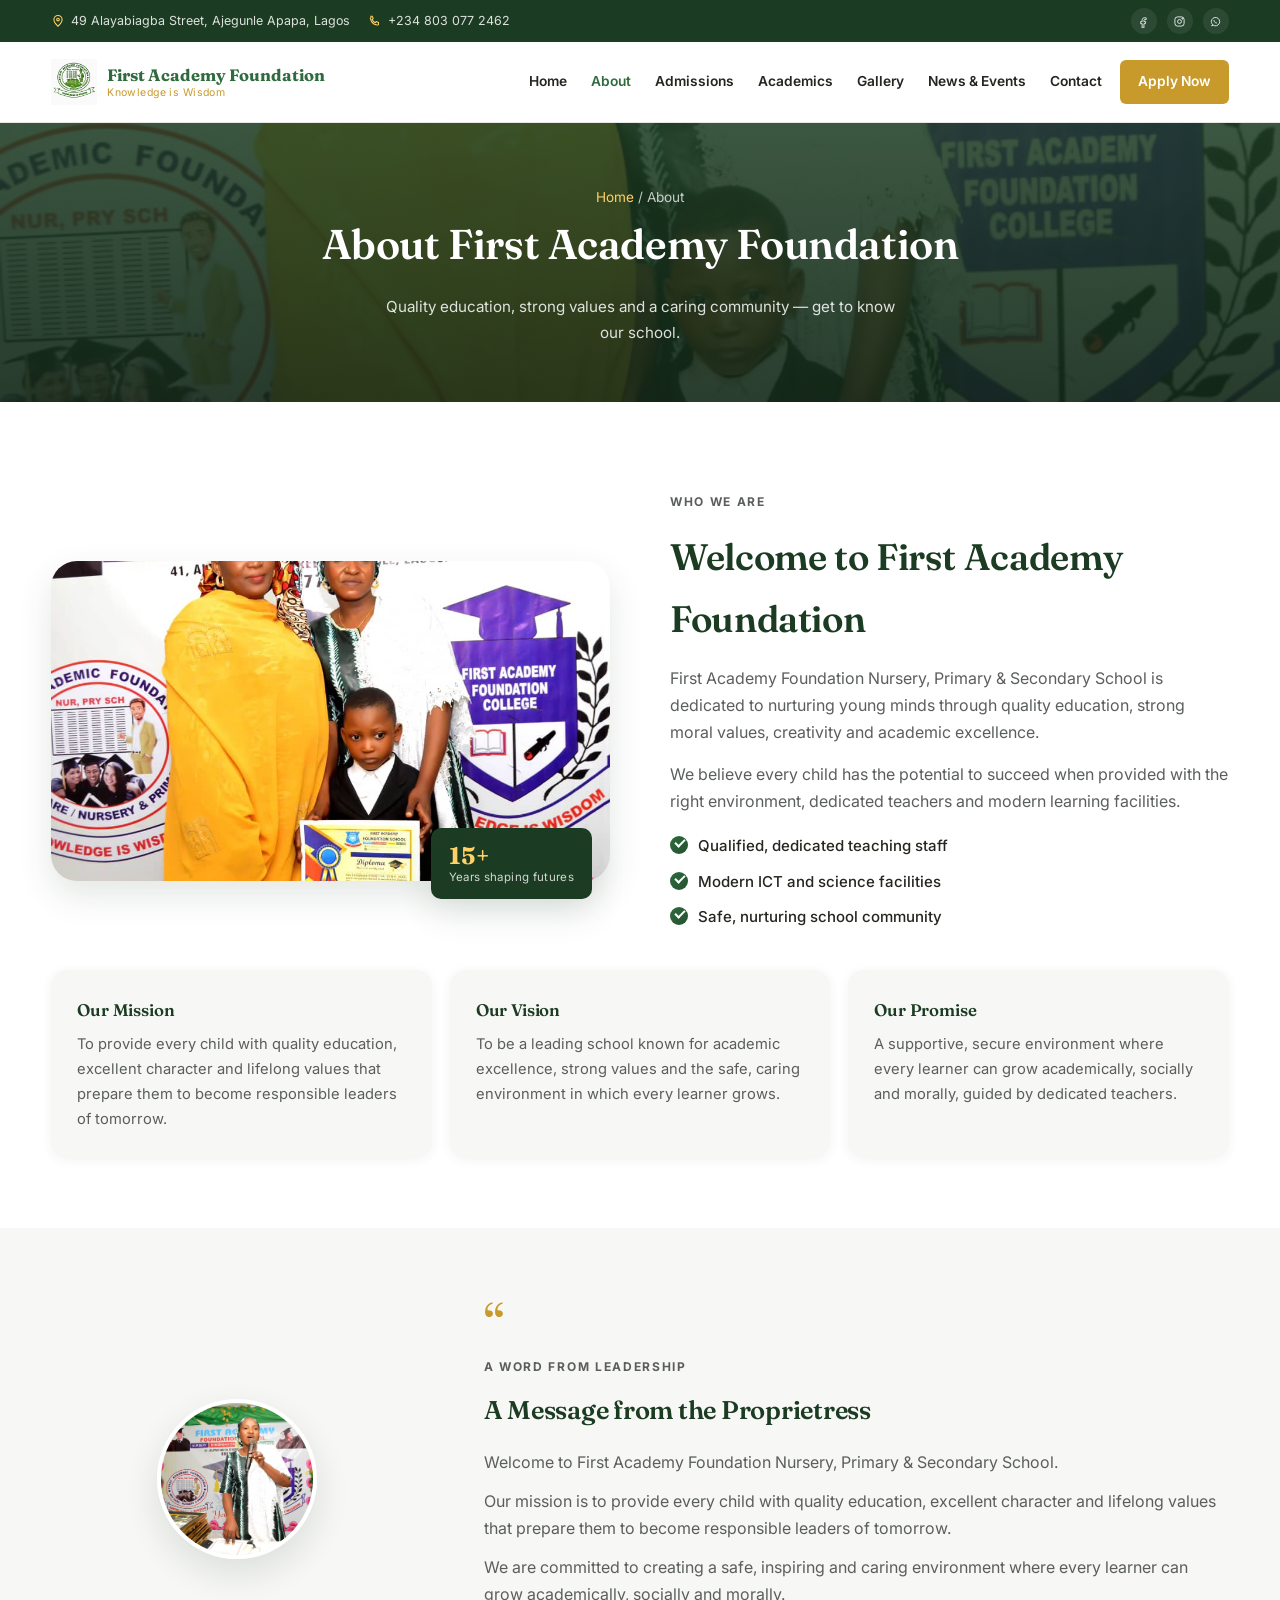
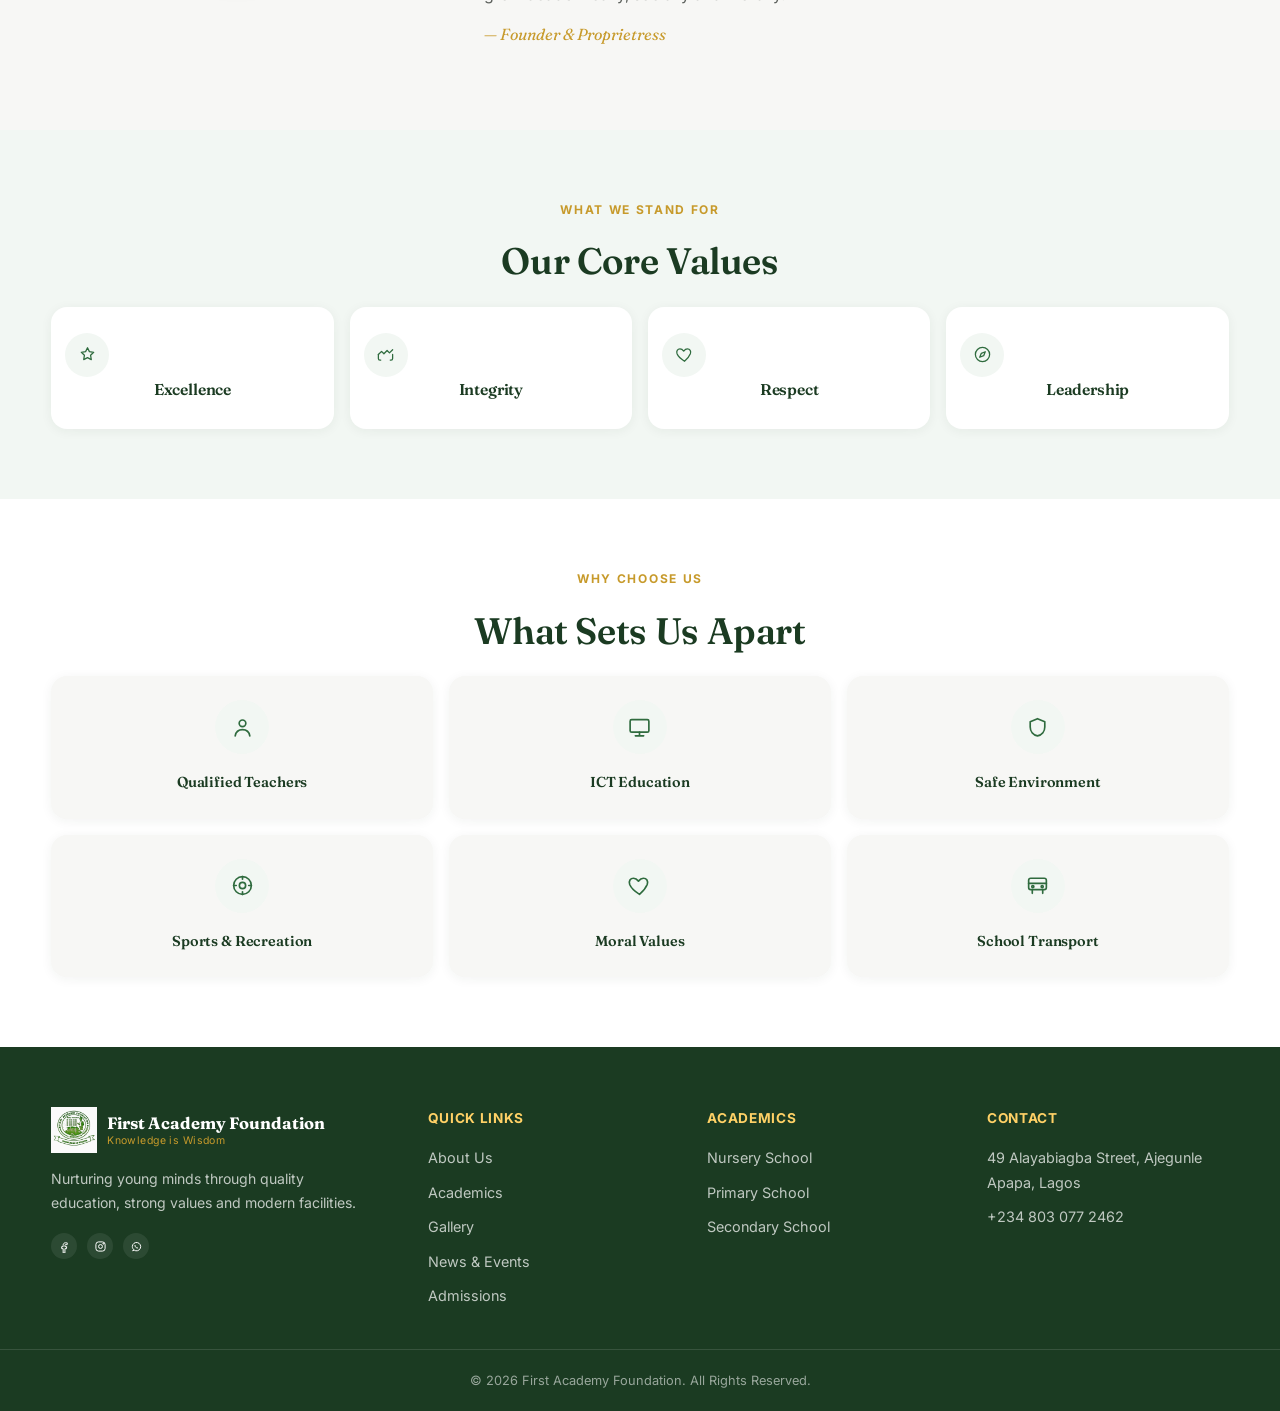
==== commit 7d0019f5: "Update social media links in about.html Replaced YouTube link with WhatsApp link in social media sec" ====
--- a/about.html
+++ b/about.html
@@ -41,7 +41,7 @@
       <ul class="topbar-social" aria-label="Social media">
         <li><a href="#" aria-label="Facebook"><svg viewBox="0 0 24 24" fill="none" stroke="currentColor" stroke-width="1.8"><path d="M15 8.5h2V5.3c-.4-.1-1.6-.2-2.9-.2-2.9 0-4.6 1.7-4.6 4.8v2.4H6.8V16h2.7v8h3.3v-8h2.8l.4-3.7h-3.2V10c0-1 .3-1.5 1.2-1.5z"/></svg></a></li>
         <li><a href="#" aria-label="Instagram"><svg viewBox="0 0 24 24" fill="none" stroke="currentColor" stroke-width="1.8"><rect x="3.5" y="3.5" width="17" height="17" rx="5"/><circle cx="12" cy="12" r="3.6"/><circle cx="17.2" cy="6.8" r="1"/></svg></a></li>
-        <li><a href="#" aria-label="YouTube"><svg viewBox="0 0 24 24" fill="none" stroke="currentColor" stroke-width="1.8"><rect x="3" y="6" width="18" height="12" rx="3"/><path d="M10.5 9.5l4.5 2.5-4.5 2.5v-5z" fill="currentColor" stroke="none"/></svg></a></li>
+        <li><a href="https://wa.me/2348030772462" aria-label="WhatsApp" target="_blank" rel="noopener"><svg viewBox="0 0 24 24" fill="none" stroke="currentColor" stroke-width="1.8"><path d="M6.5 17.5 5 20l2.6-1.4A7.7 7.7 0 1 0 4.3 12a7.6 7.6 0 0 0 1.1 4z"/><path d="M9.2 10c0 2.8 2 4.8 4.8 4.8" stroke-linecap="round"/></svg></a></li>
       </ul>
     </div>
   </div>
@@ -191,7 +191,7 @@
         <ul class="topbar-social footer-social" aria-label="Social media">
           <li><a href="#" aria-label="Facebook"><svg viewBox="0 0 24 24" fill="none" stroke="currentColor" stroke-width="1.8"><path d="M15 8.5h2V5.3c-.4-.1-1.6-.2-2.9-.2-2.9 0-4.6 1.7-4.6 4.8v2.4H6.8V16h2.7v8h3.3v-8h2.8l.4-3.7h-3.2V10c0-1 .3-1.5 1.2-1.5z"/></svg></a></li>
           <li><a href="#" aria-label="Instagram"><svg viewBox="0 0 24 24" fill="none" stroke="currentColor" stroke-width="1.8"><rect x="3.5" y="3.5" width="17" height="17" rx="5"/><circle cx="12" cy="12" r="3.6"/><circle cx="17.2" cy="6.8" r="1"/></svg></a></li>
-          <li><a href="#" aria-label="YouTube"><svg viewBox="0 0 24 24" fill="none" stroke="currentColor" stroke-width="1.8"><rect x="3" y="6" width="18" height="12" rx="3"/><path d="M10.5 9.5l4.5 2.5-4.5 2.5v-5z" fill="currentColor" stroke="none"/></svg></a></li>
+          <li><a href="https://wa.me/2348030772462" aria-label="WhatsApp" target="_blank" rel="noopener"><svg viewBox="0 0 24 24" fill="none" stroke="currentColor" stroke-width="1.8"><path d="M6.5 17.5 5 20l2.6-1.4A7.7 7.7 0 1 0 4.3 12a7.6 7.6 0 0 0 1.1 4z"/><path d="M9.2 10c0 2.8 2 4.8 4.8 4.8" stroke-linecap="round"/></svg></a></li>
         </ul>
       </div>
 
--- a/styles.css
+++ b/styles.css
@@ -1,1374 +1,552 @@
 /* ==========================================
-   FIRST ACADEMY FOUNDATION
-   MOBILE FIRST STYLESHEET
+   FIRST ACADEMY FOUNDATION — STYLESHEET
 ========================================== */
 
+:root{
+    --green:        #2F6B3E;
+    --green-dark:   #1B3B22;
+    --green-mid:    #24512F;
+    --green-tint:   #F2F7F3;
+    --gold:         #C79A2B;
+    --gold-light:   #FFD166;
+    --cream:        #FAFAFA;
+    --surface:      #F7F7F5;
+    --ink:          #24261F;
+    --ink-soft:     #5B5F5B;
+    --line:         #E7E7E3;
+    --white:        #FFFFFF;
+
+    --font-display: 'Fraunces', Georgia, serif;
+    --font-body:    'Inter', Arial, Helvetica, sans-serif;
+
+    --radius-sm: 10px;
+    --radius-md: 16px;
+    --radius-lg: 26px;
+
+    --shadow-sm: 0 2px 12px rgba(27,59,34,.06);
+    --shadow-md: 0 14px 34px rgba(27,59,34,.12);
+    --shadow-lg: 0 24px 60px rgba(27,59,34,.18);
+
+    --ease: cubic-bezier(.4,0,.2,1);
+    --header-h: 68px;
+}
+
 /* ========= RESET ========= */
 
-*{
-    margin:0;
-    padding:0;
-    box-sizing:border-box;
-}
-
-html{
-    scroll-behavior:smooth;
+*{ margin:0; padding:0; box-sizing:border-box; }
+html{ scroll-behavior:smooth; }
+
+html, body{
+    max-width:100%;
+    overflow-x:hidden; /* belt-and-suspenders against any off-canvas overflow */
 }
 
 body{
-    font-family:Arial, Helvetica, sans-serif;
-    background:#FAFAFA;
-    color:#333;
+    font-family:var(--font-body);
+    background:var(--cream);
+    color:var(--ink);
     line-height:1.7;
-}
-
-img{
-    max-width:100%;
-    display:block;
-}
-
-a{
-    text-decoration:none;
-}
-
-.container{
-    width:92%;
-    max-width:1200px;
-    margin:auto;
-}
-
-/* ========= HEADER ========= */
+    -webkit-font-smoothing:antialiased;
+}
+
+img{ max-width:100%; display:block; }
+a{ text-decoration:none; color:inherit; }
+button{ font:inherit; background:none; border:none; cursor:pointer; }
+ul{ list-style:none; }
+
+h1,h2,h3{
+    font-family:var(--font-display);
+    font-weight:600;
+    letter-spacing:-.01em;
+    color:var(--green-dark);
+}
+
+.container{ width:92%; max-width:1180px; margin:auto; }
+
+.skip-link{
+    position:absolute; left:-999px; top:0;
+    background:var(--green); color:var(--white);
+    padding:12px 18px; z-index:2000; border-radius:0 0 8px 0;
+}
+.skip-link:focus{ left:0; }
+:focus-visible{ outline:3px solid var(--gold); outline-offset:3px; }
+
+.eyebrow{
+    text-transform:uppercase; letter-spacing:.14em; font-size:.75rem;
+    font-weight:700; color:var(--gold); margin-bottom:10px; text-align:center;
+}
+.eyebrow-light{ color:var(--gold-light); }
+
+.section-text{ text-align:center; color:var(--ink-soft); max-width:620px; margin:0 auto 36px; }
+
+.text-link{
+    display:inline-block; margin-top:6px; font-weight:600; color:var(--green);
+    border-bottom:2px solid var(--gold-light); padding-bottom:2px;
+}
+
+/* ========= TOP BAR ========= */
+
+.topbar{ background:var(--green-dark); color:rgba(255,255,255,.85); font-size:.78rem; }
+.topbar-inner{ display:flex; justify-content:space-between; align-items:center; padding:8px 0; gap:12px; flex-wrap:wrap; }
+.topbar-info{ display:flex; gap:18px; flex-wrap:wrap; }
+.topbar-info li{ display:flex; align-items:center; gap:6px; }
+.topbar-info svg{ width:14px; height:14px; flex-shrink:0; color:var(--gold-light); }
+.topbar-info a:hover{ color:var(--gold-light); }
+.topbar-social{ display:flex; gap:10px; }
+.topbar-social a{ width:26px; height:26px; border-radius:50%; display:flex; align-items:center; justify-content:center; background:rgba(255,255,255,.08); transition:background .2s var(--ease); }
+.topbar-social svg{ width:13px; height:13px; }
+.topbar-social a:hover{ background:var(--gold); }
+
+/* ========= HEADER / NAV ========= */
+/* NOTE: no filter/backdrop-filter/transform/will-change on <header> —
+   any of those create a new containing block for position:fixed
+   descendants (like .nav-links), which breaks the full-screen slide-out
+   panel by trapping it inside the header's own small box. */
 
 header{
-
-    position:fixed;
-
-    top:0;
-
-    left:0;
-
-    width:100%;
-
-    background:#ffffff;
-
-    box-shadow:0 2px 10px rgba(0,0,0,.08);
-
+    position:sticky; top:0; left:0; width:100%;
+    background:var(--white);
+    box-shadow:0 1px 0 var(--line);
     z-index:1000;
-
-}
-
-/* ========= NAVIGATION ========= */
-
-nav{
-
-    height:75px;
-
-    display:flex;
-
-    justify-content:space-between;
-
-    align-items:center;
-
+}
+
+nav{ height:var(--header-h); display:flex; justify-content:space-between; align-items:center; }
+
+.logo{ display:flex; align-items:center; gap:10px; }
+.logo img{ width:38px; height:38px; object-fit:contain; }
+.logo-text{ display:flex; flex-direction:column; line-height:1.25; }
+.logo-text strong{ color:var(--green); font-size:14.5px; font-family:var(--font-display); }
+.logo-text em{ color:var(--gold); font-size:10.5px; font-style:normal; letter-spacing:.04em; }
+
+.menu-toggle{ width:34px; height:26px; display:flex; flex-direction:column; justify-content:space-between; position:relative; z-index:1600; }
+.menu-toggle span{ display:block; height:2px; width:100%; background:var(--green-dark); border-radius:2px; transition:transform .25s var(--ease), opacity .25s var(--ease); }
+.menu-toggle[aria-expanded="true"] span:nth-child(1){ transform:translateY(11px) rotate(45deg); }
+.menu-toggle[aria-expanded="true"] span:nth-child(2){ opacity:0; }
+.menu-toggle[aria-expanded="true"] span:nth-child(3){ transform:translateY(-11px) rotate(-45deg); }
+
+.nav-overlay{
+    position:fixed; inset:0; background:rgba(27,59,34,.5);
+    opacity:0; pointer-events:none; transition:opacity .3s var(--ease); z-index:1400;
+}
+.nav-overlay.is-visible{ opacity:1; pointer-events:auto; }
+
+/* Off-canvas panel: always sits at right:0 in the layout; we slide it
+   out of view with `transform`, not `right`, because translating with
+   `right` on a fixed element can enlarge the page's scrollable area on
+   mobile browsers (causing a horizontal-scroll gap and dragging other
+   fixed elements, like the back-to-top button, off-screen with it). */
+.nav-links{
+    position:fixed; top:0; right:0; height:100%; width:min(320px,86%);
+    background:var(--white); z-index:1500;
+    display:flex; flex-direction:column; padding:20px 0;
+    box-shadow:var(--shadow-lg);
+    transform:translateX(100%);
+    transition:transform .35s var(--ease);
+    overflow-y:auto;
+}
+.nav-links.is-open{ transform:translateX(0); }
+
+.close-mobile-nav{ display:flex; justify-content:flex-end; padding:0 18px 10px; }
+#close-menu{ font-size:1.8rem; line-height:1; color:var(--green-dark); }
+
+.nav-links li{ border-bottom:1px solid var(--line); }
+.nav-links > li > a{ display:flex; align-items:center; gap:10px; padding:16px 22px; color:var(--ink); font-weight:600; font-size:.95rem; }
+.nav-links a:hover{ color:var(--green); }
+.nav-link.is-active{ color:var(--green); }
+.nav-icon{ font-size:1rem; line-height:1; }
+.nav-cta{
+    margin:14px 22px 0; padding:12px 20px !important; background:var(--gold);
+    color:var(--white) !important; border-radius:8px; text-align:center; display:block;
+}
+.nav-cta:hover{ background:var(--gold-light); color:var(--green-dark) !important; }
+
+.has-dropdown .dropdown{ display:none; background:var(--green-tint); }
+.has-dropdown.is-open .dropdown{ display:block; }
+.dropdown li{ border-bottom:1px solid #E4EEE6; }
+.dropdown a{ padding:12px 22px 12px 46px; font-weight:500; font-size:.88rem; color:var(--ink-soft); display:block; }
+.dropdown a:hover{ color:var(--green); }
+
+/* ========= PAGE HERO (sub-pages) ========= */
+
+.page-hero{
+    position:relative; padding:64px 20px 56px; text-align:center;
+    background-size:cover; background-position:center;
+}
+.page-hero::before{ content:""; position:absolute; inset:0; background:linear-gradient(180deg, rgba(27,59,34,.86), rgba(19,41,24,.9)); }
+.page-hero-content{ position:relative; }
+.page-hero h1{ color:var(--white); font-size:2rem; margin-bottom:10px; }
+.breadcrumb{ position:relative; color:rgba(255,255,255,.75); font-size:.85rem; }
+.breadcrumb a{ color:var(--gold-light); }
+.page-hero-lead{ position:relative; color:rgba(255,255,255,.85); max-width:520px; margin:14px auto 0; font-size:.95rem; }
+
+/* ========= HOME HERO ========= */
+
+.hero{
+    min-height:88vh;
+    display:flex; justify-content:center; align-items:center; text-align:center;
+    padding:70px 20px 110px;
     position:relative;
-
-}
-
-.logo{
-
-    display:flex;
-
-    align-items:center;
-
-    gap:10px;
-
-}
-
-.logo img{
-
-    width:45px;
-
-    height:45px;
-
-    object-fit:contain;
-
-}
-
-.logo h2{
-
-    color:#2F6B3E;
-
-    font-size:17px;
-
-}
-
-.logo p{
-
-    color:#C79A2B;
-
-    font-size:12px;
-
-}
-
-/* Hide Checkbox */
-
-#menu-toggle{
-
-    display:none;
-
-}
-
-/* Hamburger */
-
-.menu-icon{
-
-    font-size:30px;
-
-    cursor:pointer;
-
-    color:#2F6B3E;
-
-}
-
-/* Mobile Menu */
-
-.nav-links{
-
-    position:absolute;
-
-    top:75px;
-
-    left:0;
-
-    width:100%;
-
-    background:#ffffff;
-
-    list-style:none;
-
-    display:none;
-
-    box-shadow:0 5px 10px rgba(0,0,0,.08);
-
-}
-
-.nav-links li{
-
-    border-bottom:1px solid #eee;
-
-}
-
-.nav-links a{
-
-    display:block;
-
-    padding:18px;
-
-    color:#333;
-
-    font-weight:bold;
-
-}
-
-.nav-links a:hover{
-
-    background:#F5F8F5;
-
-    color:#2F6B3E;
-
-}
-
-#menu-toggle:checked ~ .nav-links{
-
-    display:block;
-
-}
-
-/* ========= HERO ========= */
-
-.hero{
-
-    margin-top:75px;
-
-    min-height:100vh;
-
-    display:flex;
-
-    justify-content:center;
-
-    align-items:center;
-
-    text-align:center;
-
-    padding:30px 20px;
-
     background:
-    linear-gradient(rgba(0,0,0,.55),
-    rgba(0,0,0,.55)),
-    url("images/hero.jpg");
-
-    background-size:cover;
-
-    background-position:center;
-
-}
-
-.hero-content{
-
-    max-width:700px;
-
-}
-
-.hero h3{
-
-    color:#FFD166;
-
-    font-size:18px;
-
-    margin-bottom:15px;
-
-}
-
-.hero h1{
-
-    color:white;
-
-    font-size:2.2rem;
-
-    line-height:1.2;
-
-    margin-bottom:15px;
-
-}
-
-.hero h2{
-
-    color:white;
-
-    font-size:1.2rem;
-
-    margin-bottom:15px;
-
-    font-weight:normal;
-
-}
-
-.motto{
-
-    color:#FFD166 !important;
-
-    font-weight:bold;
-
-    font-size:18px;
-
-    margin-bottom:20px;
-
-}
-
-.hero-text{
-
-    color:white;
-
-    margin-bottom:30px;
-
-}
+        linear-gradient(180deg, rgba(27,59,34,.85), rgba(27,59,34,.72) 45%, rgba(19,41,24,.92)),
+        url("images/graduation.jpg");
+    background-size:cover; background-position:center;
+}
+.hero-content{ max-width:680px; animation:heroIn .8s var(--ease) both; }
+.hero h1{ color:var(--white); font-size:2.15rem; line-height:1.15; margin-bottom:8px; }
+.hero-sub{ color:rgba(255,255,255,.88); font-size:1.02rem; margin-bottom:16px; font-weight:500; }
+.motto{ color:var(--gold-light); font-family:var(--font-display); font-style:italic; font-size:1.1rem; margin-bottom:16px; }
+.hero-text{ color:rgba(255,255,255,.82); max-width:520px; margin:0 auto 30px; font-size:.96rem; }
+.hero-buttons{ display:flex; flex-direction:column; gap:14px; }
+
+.scroll-cue{ position:absolute; bottom:26px; left:50%; transform:translateX(-50%); color:rgba(255,255,255,.75); animation:bob 2.2s ease-in-out infinite; }
+.scroll-cue svg{ width:22px; height:22px; }
+
+@keyframes bob{ 0%,100%{ transform:translate(-50%,0); } 50%{ transform:translate(-50%,6px); } }
+@keyframes heroIn{ from{ opacity:0; transform:translateY(14px); } to{ opacity:1; transform:translateY(0); } }
 
 /* ========= BUTTONS ========= */
 
-.hero-buttons{
-
-    display:flex;
-
-    flex-direction:column;
-
-    gap:15px;
-
-}
-
-.btn,
-.btn-outline{
-
-    display:block;
-
-    padding:15px;
-
-    border-radius:40px;
-
-    font-weight:bold;
-
-    text-align:center;
-
-    transition:.3s;
-
-}
-
-.btn{
-
-    background:#2F6B3E;
-
-    color:white;
-
-}
-
-.btn:hover{
-
-    background:#C79A2B;
-
-}
-
-.btn-outline{
-
-    border:2px solid white;
-
-    color:white;
-
-}
-
-.btn-outline:hover{
-
-    background:white;
-
-    color:#2F6B3E;
-
-}
+.btn, .btn-outline{
+    display:block; padding:14px 26px; border-radius:8px; font-weight:600;
+    font-size:.92rem; text-align:center;
+    transition:background .25s var(--ease), color .25s var(--ease), border-color .25s var(--ease), transform .2s var(--ease);
+}
+.btn{ background:var(--gold); color:var(--white); }
+.btn:hover{ background:var(--gold-light); color:var(--green-dark); transform:translateY(-2px); }
+.btn-outline{ border:1.5px solid rgba(255,255,255,.7); color:var(--white); }
+.btn-outline:hover{ background:var(--white); color:var(--green); border-color:var(--white); }
+.btn-light{ display:inline-block; background:var(--white); color:var(--green-dark); }
+.btn-light:hover{ background:var(--gold-light); color:var(--green-dark); }
+
+/* ========= INFO STRIP ========= */
+
+.info-strip{ margin-top:-70px; position:relative; z-index:5; padding:0 16px; }
+.info-strip-grid{ background:var(--white); border-radius:var(--radius-md); box-shadow:var(--shadow-lg); padding:26px 22px; display:grid; grid-template-columns:1fr; gap:22px; }
+.info-strip-item{ display:flex; align-items:center; gap:14px; }
+.info-strip-item h3{ font-size:.78rem; text-transform:uppercase; letter-spacing:.06em; color:var(--gold); margin-bottom:2px; }
+.info-strip-item p{ font-size:.9rem; color:var(--ink); }
+
+/* ========= ICON BADGES ========= */
+
+.icon-badge{ display:flex; align-items:center; justify-content:center; width:54px; height:54px; border-radius:50%; background:var(--green-tint); color:var(--green); margin:0 auto 16px; flex-shrink:0; }
+.icon-badge svg{ width:25px; height:25px; }
+.icon-badge-sm{ width:44px; height:44px; margin:0; }
+.icon-badge-sm svg{ width:19px; height:19px; }
+
+/* ========= SHARED SECTION HEADS ========= */
+
+.about h2, .academics h2, .values h2, .why-us h2, .facilities h2,
+.gallery h2, .contact h2, .testimonials h2, .faq h2, .news h2, .admissions h2{
+    text-align:center; font-size:1.85rem; margin-bottom:14px;
+}
+
+/* ========= ABOUT ========= */
+
+.about{ padding:90px 0 70px; background:var(--white); }
+.about-grid{ display:grid; grid-template-columns:1fr; gap:40px; align-items:center; }
+.about-image{ position:relative; }
+.about-image img{ border-radius:var(--radius-lg); box-shadow:var(--shadow-md); width:100%; height:320px; object-fit:cover; }
+.about-image-tag{ position:absolute; bottom:-18px; right:18px; background:var(--green-dark); color:var(--white); border-radius:var(--radius-sm); padding:14px 18px; box-shadow:var(--shadow-md); display:flex; flex-direction:column; line-height:1.2; }
+.about-image-tag strong{ font-family:var(--font-display); font-size:1.5rem; color:var(--gold-light); }
+.about-image-tag span{ font-size:.72rem; letter-spacing:.03em; color:rgba(255,255,255,.8); }
+.about-copy .eyebrow, .about-copy h2{ text-align:left; }
+.about-copy p{ color:var(--ink-soft); margin-bottom:14px; }
+.about-checklist{ margin:18px 0 20px; display:flex; flex-direction:column; gap:10px; }
+.about-checklist li{ position:relative; padding-left:28px; color:var(--ink); font-weight:500; font-size:.94rem; }
+.about-checklist li::before{ content:""; position:absolute; left:0; top:3px; width:18px; height:18px; border-radius:50%; background:linear-gradient(135deg,var(--green),var(--green-mid)); }
+.about-checklist li::after{ content:""; position:absolute; left:5px; top:6px; width:8px; height:4px; border-left:2px solid var(--white); border-bottom:2px solid var(--white); transform:rotate(-45deg); }
+
+.mission-grid{ display:grid; grid-template-columns:1fr; gap:18px; margin-top:20px; }
+.mission-card{ background:var(--surface); border-radius:var(--radius-md); padding:26px; box-shadow:var(--shadow-sm); }
+.mission-card h3{ margin-bottom:8px; font-size:1.05rem; }
+.mission-card p{ color:var(--ink-soft); font-size:.92rem; }
+
+/* ========= PROPRIETRESS ========= */
+
+.proprietress{ padding:70px 0; background:var(--surface); }
+.message-container{ display:flex; flex-direction:column; gap:30px; }
+.message-image{ display:flex; justify-content:center; }
+.message-image img{ width:160px; height:160px; border-radius:50%; object-fit:cover; border:4px solid var(--white); box-shadow:var(--shadow-md); }
+.message-text{ text-align:center; position:relative; }
+.message-text .eyebrow{ text-align:center; }
+.message-text h2{ font-size:1.6rem; margin-bottom:16px; }
+.message-text p{ color:var(--ink-soft); margin-bottom:12px; }
+.signature{ color:var(--gold) !important; font-family:var(--font-display); font-style:italic; margin-top:8px !important; }
+
+/* ========= STATISTICS ========= */
+
+.statistics{ padding:56px 0; background:var(--green-dark); }
+.stats-container{ display:grid; grid-template-columns:1fr 1fr; gap:14px; }
+.stat-card{ background:var(--white); border-radius:var(--radius-md); padding:24px 14px; text-align:center; box-shadow:var(--shadow-md); }
+.stat-card h2{ color:var(--green); font-size:1.8rem; margin-bottom:4px; }
+.stat-card p{ color:var(--ink-soft); font-weight:600; font-size:.78rem; text-transform:uppercase; letter-spacing:.03em; }
+
+/* ========= ACADEMICS ========= */
+
+.academics{ padding:80px 0 70px; background:var(--white); }
+.academic-grid{ display:grid; grid-template-columns:1fr; gap:22px; }
+.card{
+    background:var(--white); border:1px solid var(--line); border-radius:var(--radius-md);
+    padding:34px 26px; text-align:center; box-shadow:var(--shadow-sm);
+    transition:box-shadow .3s var(--ease), transform .3s var(--ease);
+    scroll-margin-top:calc(var(--header-h) + 20px);
+}
+.card:hover{ box-shadow:var(--shadow-md); transform:translateY(-4px); }
+.card h3{ font-size:1.1rem; margin-bottom:10px; }
+.card > p{ color:var(--ink-soft); font-size:.95rem; margin-bottom:16px; }
+.card-list{ text-align:left; display:flex; flex-direction:column; gap:8px; border-top:1px solid var(--line); padding-top:16px; }
+.card-list li{ font-size:.86rem; color:var(--ink-soft); padding-left:18px; position:relative; }
+.card-list li::before{ content:"\2013"; position:absolute; left:0; color:var(--gold); font-weight:700; }
+
+/* ========= TEACHER BANNER ========= */
+
+.teacher-banner{ position:relative; min-height:340px; display:flex; align-items:center; overflow:hidden; }
+.teacher-banner img{ position:absolute; inset:0; width:100%; height:100%; object-fit:cover; }
+.teacher-banner-overlay{ position:relative; width:100%; padding:60px 0; background:linear-gradient(90deg, rgba(27,59,34,.92) 35%, rgba(27,59,34,.35)); }
+.teacher-banner-overlay h2{ color:var(--white); font-size:1.8rem; margin-bottom:12px; max-width:480px; }
+.teacher-banner-overlay p{ color:rgba(255,255,255,.82); max-width:440px; }
+
+/* ========= VALUES ========= */
+
+.values{ padding:70px 0; background:var(--green-tint); }
+.values-grid{ display:grid; grid-template-columns:1fr 1fr; gap:16px; }
+.value-card{ background:var(--white); padding:26px 14px; text-align:center; border-radius:var(--radius-md); box-shadow:var(--shadow-sm); transition:box-shadow .3s var(--ease), transform .3s var(--ease); }
+.value-card:hover{ box-shadow:var(--shadow-md); transform:translateY(-4px); }
+.value-card h3{ font-size:.98rem; }
+
+/* ========= WHY US ========= */
+
+.why-us{ padding:70px 0; background:var(--white); }
+.features-grid{ display:grid; grid-template-columns:1fr 1fr; gap:16px; }
+.feature-card{ background:var(--surface); border-radius:var(--radius-md); padding:24px 14px; text-align:center; box-shadow:var(--shadow-sm); transition:box-shadow .3s var(--ease), transform .3s var(--ease); }
+.feature-card:hover{ box-shadow:var(--shadow-md); transform:translateY(-4px); }
+.feature-card h3{ font-size:.9rem; }
+
+/* ========= FACILITIES ========= */
+
+.facilities{ padding:70px 0; background:var(--green-tint); }
+.facility-grid{ display:grid; grid-template-columns:1fr; gap:16px; }
+.facility-card{ background:var(--white); border-radius:var(--radius-md); padding:28px 22px; text-align:center; box-shadow:var(--shadow-sm); transition:box-shadow .3s var(--ease), transform .3s var(--ease); }
+.facility-card:hover{ box-shadow:var(--shadow-md); transform:translateY(-4px); }
+.facility-card h3{ margin-bottom:8px; font-size:1.02rem; }
+.facility-card p{ color:var(--ink-soft); font-size:.9rem; }
+
+/* ========= TESTIMONIALS ========= */
+
+.testimonials{ padding:75px 0; background:var(--white); }
+.testimonial-track{ display:grid; grid-template-columns:1fr; gap:18px; }
+.testimonial-card{ background:var(--surface); border-radius:var(--radius-md); padding:28px 24px; box-shadow:var(--shadow-sm); position:relative; }
+.quote-mark-sm{ font-size:2.2rem; color:var(--gold-light); display:block; line-height:1; margin-bottom:6px; }
+.testimonial-card p{ color:var(--ink); font-size:.94rem; margin-bottom:18px; }
+.testimonial-author{ display:flex; align-items:center; gap:12px; }
+.avatar-initial{ width:38px; height:38px; border-radius:50%; background:var(--green); color:var(--white); display:flex; align-items:center; justify-content:center; font-family:var(--font-display); font-weight:700; flex-shrink:0; }
+.testimonial-author strong{ display:block; font-size:.88rem; color:var(--ink); }
+.testimonial-author span{ font-size:.76rem; color:var(--ink-soft); }
+
+/* ========= QUOTE ========= */
+
+.quote{ padding:80px 25px; background:var(--green-dark); text-align:center; }
+.quote-mark{ display:block; font-family:var(--font-display); color:var(--gold); font-size:3.4rem; line-height:1; margin-bottom:4px; }
+.quote h2{ color:var(--white); font-size:1.85rem; margin-bottom:16px; }
+.quote p{ max-width:620px; margin:auto; color:rgba(255,255,255,.8); }
+
+/* ========= GALLERY ========= */
+
+.gallery{ padding:75px 0; background:var(--white); }
+.gallery-grid{ display:grid; grid-template-columns:1fr; gap:16px; }
+.gallery-item{ position:relative; border-radius:var(--radius-md); overflow:hidden; box-shadow:var(--shadow-sm); display:block; width:100%; }
+.gallery-item img{ width:100%; height:250px; object-fit:cover; transition:transform .4s var(--ease); }
+.gallery-item:hover img{ transform:scale(1.05); }
+.gallery-caption{ position:absolute; left:0; right:0; bottom:0; padding:14px 16px; background:linear-gradient(0deg, rgba(19,41,24,.88), rgba(19,41,24,0)); color:var(--white); font-size:.85rem; font-weight:600; text-align:left; }
+
+.lightbox{ position:fixed; inset:0; background:rgba(15,26,17,.92); z-index:2000; display:flex; align-items:center; justify-content:center; padding:30px; }
+.lightbox[hidden]{ display:none; }
+.lightbox figure{ max-width:900px; width:100%; }
+.lightbox img{ width:100%; max-height:76vh; object-fit:contain; border-radius:8px; }
+.lightbox figcaption{ color:var(--white); text-align:center; margin-top:14px; font-size:.9rem; }
+.lightbox-close{ position:absolute; top:22px; right:26px; color:var(--white); font-size:2.2rem; line-height:1; }
+
+/* ========= HOME CTA BANNER ========= */
+
+.cta-banner{ padding:80px 20px; background:var(--green); color:var(--white); text-align:center; }
+.cta-banner h2{ color:var(--white); margin-bottom:14px; font-size:1.8rem; }
+.cta-banner p{ max-width:620px; margin:0 auto 28px; color:rgba(255,255,255,.9); }
+
+/* ========= ADMISSIONS (page) ========= */
+
+.admissions{ padding:80px 0; background:var(--white); }
+.admissions-intro{ max-width:620px; margin:0 auto 40px; color:var(--ink-soft); text-align:center; }
+.steps{ display:grid; grid-template-columns:1fr; gap:26px; max-width:900px; margin:0 auto 50px; }
+.steps li{ text-align:center; }
+.step-num{ display:flex; align-items:center; justify-content:center; width:44px; height:44px; border-radius:50%; background:var(--gold); color:var(--white); font-family:var(--font-display); font-weight:700; margin:0 auto 12px; font-size:1.1rem; }
+.steps h3{ font-size:1.02rem; margin-bottom:8px; }
+.steps p{ color:var(--ink-soft); font-size:.88rem; max-width:230px; margin:auto; }
+
+.requirements{ background:var(--green-tint); border-radius:var(--radius-md); padding:32px 26px; max-width:640px; margin:0 auto 10px; }
+.requirements h3{ margin-bottom:14px; text-align:center; }
+.requirements ul{ display:flex; flex-direction:column; gap:10px; }
+.requirements li{ position:relative; padding-left:26px; color:var(--ink); font-size:.92rem; }
+.requirements li::before{ content:""; position:absolute; left:0; top:6px; width:8px; height:8px; border-radius:50%; background:var(--gold); }
+
+.admissions-cta{ text-align:center; margin-top:40px; }
+
+/* ========= FAQ ========= */
+
+.faq{ padding:75px 0; background:var(--surface); }
+.accordion{ max-width:760px; margin:30px auto 0; }
+.accordion-item{ border-bottom:1px solid var(--line); }
+.accordion-trigger{ width:100%; display:flex; justify-content:space-between; align-items:center; padding:20px 4px; text-align:left; font-weight:600; color:var(--ink); font-size:.98rem; }
+.accordion-icon{ font-size:1.3rem; color:var(--gold); transition:transform .25s var(--ease); flex-shrink:0; margin-left:12px; }
+.accordion-trigger[aria-expanded="true"] .accordion-icon{ transform:rotate(45deg); }
+.accordion-panel{ max-height:0; overflow:hidden; transition:max-height .3s var(--ease); }
+.accordion-panel p{ color:var(--ink-soft); font-size:.92rem; padding:0 4px 20px; }
+
+/* ========= NEWS & EVENTS ========= */
+
+.news{ padding:80px 0; background:var(--white); }
+.news-grid{ display:grid; grid-template-columns:1fr; gap:22px; }
+.news-card{ background:var(--surface); border-radius:var(--radius-md); overflow:hidden; box-shadow:var(--shadow-sm); transition:box-shadow .3s var(--ease), transform .3s var(--ease); display:flex; flex-direction:column; }
+.news-card:hover{ box-shadow:var(--shadow-md); transform:translateY(-4px); }
+.news-card img{ height:190px; width:100%; object-fit:cover; }
+.news-card-body{ padding:22px; }
+.news-date{ display:inline-block; background:var(--green-tint); color:var(--green); font-size:.72rem; font-weight:700; letter-spacing:.03em; text-transform:uppercase; padding:5px 10px; border-radius:20px; margin-bottom:12px; }
+.news-card h3{ font-size:1.05rem; margin-bottom:8px; }
+.news-card p{ color:var(--ink-soft); font-size:.9rem; }
+.news-placeholder-note{ text-align:center; color:var(--ink-soft); font-size:.85rem; background:var(--surface); border:1px dashed var(--line); border-radius:var(--radius-sm); padding:16px; margin-top:10px; }
+
+/* ========= CONTACT ========= */
+
+.contact{ padding:75px 0; background:var(--surface); }
+.contact-layout{ display:grid; grid-template-columns:1fr; gap:30px; margin-top:20px; }
+.contact-details{ display:flex; flex-direction:column; gap:16px; }
+.contact-item{ display:flex; align-items:center; gap:14px; background:var(--white); border-radius:var(--radius-md); padding:18px; box-shadow:var(--shadow-sm); }
+.contact-item h3{ font-size:.75rem; text-transform:uppercase; letter-spacing:.05em; color:var(--gold); margin-bottom:3px; }
+.contact-item p{ color:var(--ink); font-size:.92rem; }
+.map-embed{ border-radius:var(--radius-md); overflow:hidden; box-shadow:var(--shadow-sm); height:220px; }
+.map-embed iframe{ width:100%; height:100%; border:0; }
+
+.contact-form{ background:var(--white); border-radius:var(--radius-md); padding:26px; box-shadow:var(--shadow-sm); }
+.form-row{ margin-bottom:16px; display:flex; flex-direction:column; gap:6px; }
+.form-row label{ font-size:.82rem; font-weight:600; color:var(--ink); }
+.form-row input, .form-row textarea{ border:1.5px solid var(--line); border-radius:8px; padding:11px 13px; font:inherit; color:var(--ink); background:var(--cream); transition:border-color .2s var(--ease); resize:vertical; }
+.form-row input:focus, .form-row textarea:focus{ border-color:var(--green); outline:none; }
+.form-row.has-error input, .form-row.has-error textarea{ border-color:#C0392B; }
+.form-error{ font-size:.76rem; color:#C0392B; min-height:14px; }
+.contact-form .btn{ width:100%; border:none; }
+.form-status{ margin-top:12px; font-size:.85rem; text-align:center; color:var(--green); font-weight:600; min-height:18px; }
+
+/* ========= FOOTER ========= */
+
+footer{ background:var(--green-dark); color:var(--white); }
+.footer-grid{ display:grid; grid-template-columns:1fr; gap:38px; padding:60px 0 40px; }
+.footer-brand p{ color:rgba(255,255,255,.72); font-size:.88rem; margin:14px 0 18px; max-width:320px; }
+.footer-brand .logo-text strong{ color:var(--white); }
+.footer-social a{ background:rgba(255,255,255,.08); }
+.footer-links h3{ color:var(--gold-light); font-size:.85rem; text-transform:uppercase; letter-spacing:.05em; margin-bottom:16px; font-family:var(--font-body); font-weight:700; }
+.footer-links ul{ display:flex; flex-direction:column; gap:10px; }
+.footer-links a, .footer-links li{ color:rgba(255,255,255,.72); font-size:.9rem; }
+.footer-links a:hover{ color:var(--gold-light); }
+.footer-bottom{ border-top:1px solid rgba(255,255,255,.12); padding:20px 0; text-align:center; }
+.copyright{ color:rgba(255,255,255,.55); font-size:.8rem; }
+
+/* ========= BACK TO TOP ========= */
+
+#back-to-top{
+    position:fixed; right:22px; bottom:22px; width:46px; height:46px; border-radius:50%;
+    background:var(--green); color:var(--white); display:flex; align-items:center; justify-content:center;
+    box-shadow:var(--shadow-md); opacity:0; pointer-events:none; transform:translateY(10px);
+    transition:opacity .25s var(--ease), transform .25s var(--ease), background .2s var(--ease);
+    z-index:900;
+}
+#back-to-top.is-visible{ opacity:1; pointer-events:auto; transform:translateY(0); }
+#back-to-top:hover{ background:var(--gold); }
+#back-to-top svg{ width:20px; height:20px; }
+
+/* ========= MOTION / A11Y ========= */
+
+@media (prefers-reduced-motion: reduce){
+    html{ scroll-behavior:auto; }
+    .hero-content, .scroll-cue{ animation:none; }
+    *{ transition-duration:.01ms !important; animation-duration:.01ms !important; }
+}
+
+section{ overflow:hidden; }
+
 /* ==========================================
-   ABOUT SECTION
+   TABLET
 ========================================== */
 
-.about{
-
-    padding:80px 0;
-
-    background:#ffffff;
-
-}
-
-.about h2{
-
-    text-align:center;
-
-    color:#2F6B3E;
-
-    font-size:2rem;
-
-    margin-bottom:25px;
-
-}
-
-.about p{
-
-    max-width:800px;
-
-    margin:0 auto 20px;
-
-    text-align:center;
-
-    color:#555;
-
-    font-size:1rem;
-
+@media(min-width:768px){
+
+    .nav-links{
+        position:static; height:auto; width:auto; background:none; box-shadow:none;
+        flex-direction:row; align-items:center; padding:0; overflow:visible; transform:none;
+    }
+    .close-mobile-nav{ display:none; }
+    .nav-links li{ border:none; position:relative; }
+    .nav-links > li > a{ padding:10px 12px; border-radius:6px; font-size:.86rem; }
+    .nav-links a:hover{ background:var(--green-tint); }
+    .nav-cta{ margin:0 0 0 6px; padding:10px 18px !important; }
+    .menu-toggle, .nav-overlay{ display:none; }
+    .nav-icon{ display:none; } /* icons are a mobile-menu affordance; desktop nav stays clean/professional */
+
+    .has-dropdown .dropdown{
+        display:block; position:absolute; top:calc(100% + 10px); left:0; min-width:200px;
+        background:var(--white); border-radius:10px; box-shadow:var(--shadow-md);
+        opacity:0; visibility:hidden; transform:translateY(6px);
+        transition:opacity .2s var(--ease), transform .2s var(--ease), visibility .2s;
+        padding:6px 0;
+    }
+    .has-dropdown:hover .dropdown, .has-dropdown:focus-within .dropdown{ opacity:1; visibility:visible; transform:translateY(0); }
+    .dropdown a{ padding:10px 18px; }
+    .dropdown a:hover{ background:var(--green-tint); }
+
+    .hero h1{ font-size:3.1rem; }
+    .hero-sub{ font-size:1.2rem; }
+    .hero-buttons{ flex-direction:row; justify-content:center; }
+    .btn, .btn-outline{ width:auto; }
+
+    .page-hero h1{ font-size:2.6rem; }
+
+    .info-strip-grid{ grid-template-columns:repeat(3,1fr); }
+
+    .about-grid{ grid-template-columns:1fr 1fr; gap:60px; }
+    .mission-grid{ grid-template-columns:repeat(3,1fr); }
+
+    .message-container{ flex-direction:row; align-items:center; gap:60px; }
+    .message-image{ flex:1; }
+    .message-text{ flex:2; text-align:left; }
+    .message-text .eyebrow{ text-align:left; }
+
+    .stats-container{ grid-template-columns:repeat(4,1fr); }
+    .academic-grid{ grid-template-columns:repeat(3,1fr); }
+    .values-grid{ grid-template-columns:repeat(4,1fr); }
+    .features-grid{ grid-template-columns:repeat(3,1fr); }
+    .facility-grid{ grid-template-columns:repeat(3,1fr); }
+    .testimonial-track{ grid-template-columns:repeat(3,1fr); }
+    .gallery-grid{ grid-template-columns:repeat(3,1fr); }
+    .steps{ grid-template-columns:repeat(4,1fr); }
+    .news-grid{ grid-template-columns:repeat(3,1fr); }
+    .contact-layout{ grid-template-columns:1fr 1.1fr; }
+
+    .footer-grid{ grid-template-columns:1.4fr 1fr 1fr 1fr; }
 }
 
 /* ==========================================
-   PROPRIETRESS MESSAGE
+   DESKTOP
 ========================================== */
 
-.proprietress{
-
-    padding:80px 0;
-
-    background:#F8F8F8;
-
-}
-
-.message-container{
-
-    display:flex;
-
-    flex-direction:column;
-
-    gap:30px;
-
-}
-
-.message-image{
-
-    display:flex;
-
-    justify-content:center;
-
-}
-
-.message-image img{
-
-    width:180px;
-
-    height:180px;
-
-    border-radius:50%;
-
-    object-fit:cover;
-
-    border:5px solid #C79A2B;
-
-}
-
-.message-text{
-
-    text-align:center;
-
-}
-
-.message-text h2{
-
-    color:#2F6B3E;
-
-    margin-bottom:20px;
-
-}
-
-.message-text p{
-
-    color:#555;
-
-    margin-bottom:15px;
-
-}
-
-.message-text h3{
-
-    color:#C79A2B;
-
-    margin-top:20px;
-
-}
-
-/* ==========================================
-   STATISTICS
-========================================== */
-
-.statistics{
-
-    padding:70px 0;
-
-    background:#2F6B3E;
-
-}
-
-.stats-container{
-
-    display:grid;
-
-    grid-template-columns:1fr;
-
-    gap:20px;
-
-}
-
-.stat-card{
-
-    background:white;
-
-    border-radius:18px;
-
-    padding:30px;
-
-    text-align:center;
-
-    box-shadow:0 10px 25px rgba(0,0,0,.08);
-
-}
-
-.stat-card h2{
-
-    color:#2F6B3E;
-
-    font-size:2.2rem;
-
-    margin-bottom:10px;
-
-}
-
-.stat-card p{
-
-    color:#555;
-
-    font-weight:bold;
-
-}
-
-/* ==========================================
-   ACADEMICS
-========================================== */
-
-.academics{
-
-    padding:80px 0;
-
-    background:#ffffff;
-
-}
-
-.academics h2{
-
-    text-align:center;
-
-    color:#2F6B3E;
-
-    margin-bottom:40px;
-
-    font-size:2rem;
-
-}
-
-.academic-grid{
-
-    display:grid;
-
-    grid-template-columns:1fr;
-
-    gap:25px;
-
-}
-
-.card{
-
-    background:#ffffff;
-
-    border-radius:20px;
-
-    padding:35px 25px;
-
-    text-align:center;
-
-    box-shadow:0 10px 25px rgba(0,0,0,.08);
-
-    transition:.35s ease;
-
-}
-
-.card:hover{
-
-    transform:translateY(-8px);
-
-}
-
-.card .icon{
-
-    display:block;
-
-    font-size:3rem;
-
-    margin-bottom:20px;
-
-}
-
-.card h3{
-
-    color:#2F6B3E;
-
-    margin-bottom:15px;
-
-}
-
-.card p{
-
-    color:#666;
-
-}
-
-/* ==========================================
-   CORE VALUES
-========================================== */
-
-.values{
-
-    padding:80px 0;
-
-    background:#F4F8F4;
-
-}
-
-.values h2{
-
-    text-align:center;
-
-    color:#2F6B3E;
-
-    margin-bottom:40px;
-
-}
-
-.values-grid{
-
-    display:grid;
-
-    grid-template-columns:1fr 1fr;
-
-    gap:20px;
-
-}
-
-.value-card{
-
-    background:white;
-
-    padding:30px 20px;
-
-    text-align:center;
-
-    border-radius:18px;
-
-    box-shadow:0 8px 20px rgba(0,0,0,.06);
-
-    transition:.35s;
-
-}
-
-.value-card:hover{
-
-    transform:translateY(-6px);
-
-}
-
-.value-card{
-
-    font-size:2.5rem;
-
-}
-
-.value-card h3{
-
-    margin-top:15px;
-
-    color:#2F6B3E;
-
-}
-/* ==========================================
-   WHY CHOOSE US
-========================================== */
-
-.why-us{
-
-    padding:80px 0;
-
-    background:#ffffff;
-
-}
-
-.why-us h2{
-
-    text-align:center;
-
-    color:#2F6B3E;
-
-    margin-bottom:40px;
-
-    font-size:2rem;
-
-}
-
-.features-grid{
-
-    display:grid;
-
-    grid-template-columns:1fr;
-
-    gap:20px;
-
-}
-
-.feature-card{
-
-    background:#F8F8F8;
-
-    border-radius:18px;
-
-    padding:30px;
-
-    text-align:center;
-
-    box-shadow:0 8px 20px rgba(0,0,0,.06);
-
-    transition:.35s;
-
-    font-size:2rem;
-
-}
-
-.feature-card:hover{
-
-    transform:translateY(-6px);
-
-}
-
-.feature-card h3{
-
-    margin-top:15px;
-
-    color:#2F6B3E;
-
-    font-size:1.1rem;
-
-}
-
-/* ==========================================
-   FACILITIES
-========================================== */
-
-.facilities{
-
-    padding:80px 0;
-
-    background:#F4F8F4;
-
-}
-
-.facilities h2{
-
-    text-align:center;
-
-    color:#2F6B3E;
-
-    margin-bottom:40px;
-
-}
-
-.facility-grid{
-
-    display:grid;
-
-    grid-template-columns:1fr;
-
-    gap:20px;
-
-}
-
-.facility-card{
-
-    background:white;
-
-    border-radius:18px;
-
-    padding:30px;
-
-    text-align:center;
-
-    box-shadow:0 8px 20px rgba(0,0,0,.06);
-
-    transition:.35s;
-
-}
-
-.facility-card:hover{
-
-    transform:translateY(-6px);
-
-}
-
-.facility-card .icon{
-
-    display:block;
-
-    font-size:3rem;
-
-    margin-bottom:20px;
-
-}
-
-.facility-card h3{
-
-    color:#2F6B3E;
-
-    margin-bottom:15px;
-
-}
-
-.facility-card p{
-
-    color:#666;
-
-}
-
-/* ==========================================
-   MOTTO / QUOTE
-========================================== */
-
-.quote{
-
-    padding:90px 25px;
-
-    background:#FFF8EA;
-
-    text-align:center;
-
-}
-
-.quote h2{
-
-    color:#C79A2B;
-
-    font-size:2rem;
-
-    margin-bottom:20px;
-
-    font-style:italic;
-
-}
-
-.quote p{
-
-    max-width:700px;
-
-    margin:auto;
-
-    color:#555;
-
-    font-size:1.05rem;
-
-}
-
-/* ==========================================
-   GALLERY
-========================================== */
-
-.gallery{
-
-    padding:80px 0;
-
-    background:white;
-
-}
-
-.gallery h2{
-
-    text-align:center;
-
-    color:#2F6B3E;
-
-    margin-bottom:15px;
-
-}
-
-.section-text{
-
-    text-align:center;
-
-    color:#666;
-
-    margin-bottom:35px;
-
-}
-
-.gallery-grid{
-
-    display:grid;
-
-    grid-template-columns:1fr;
-
-    gap:18px;
-
-}
-
-.gallery-grid img{
-
-    width:100%;
-
-    border-radius:15px;
-
-    box-shadow:0 8px 18px rgba(0,0,0,.08);
-
-}
-
-/* ==========================================
-   ADMISSIONS
-========================================== */
-
-.admissions{
-
-    padding:80px 20px;
-
-    background:#2F6B3E;
-
-    color:white;
-
-    text-align:center;
-
-}
-
-.admissions h2{
-
-    margin-bottom:20px;
-
-    font-size:2rem;
-
-}
-
-.admissions p{
-
-    max-width:700px;
-
-    margin:0 auto 30px;
-
-}
-
-.admissions .btn{
-
-    display:inline-block;
-
-}
-
-/* ==========================================
-   CONTACT
-========================================== */
-
-.contact{
-
-    padding:80px 0;
-
-    background:#ffffff;
-
-}
-
-.contact h2{
-
-    text-align:center;
-
-    color:#2F6B3E;
-
-    margin-bottom:30px;
-
-}
-
-.contact p{
-
-    margin-bottom:15px;
-
-    text-align:center;
-
-    color:#555;
-
-}
-
-/* ==========================================
-   FOOTER
-========================================== */
-
-footer{
-
-    background:#222;
-
-    color:white;
-
-    text-align:center;
-
-    padding:40px 20px;
-
-}
-
-footer h3{
-
-    color:#FFD166;
-
-    margin-bottom:10px;
-
-}
-
-footer p{
-
-    margin-bottom:8px;
-
-}
-
-.copyright{
-
-    margin-top:20px;
-
-    color:#ccc;
-
-    font-size:.9rem;
-
-}
-/* ==========================================
-   ANIMATIONS
-========================================== */
-
-@keyframes fadeUp{
-
-    from{
-
-        opacity:0;
-
-        transform:translateY(35px);
-
-    }
-
-    to{
-
-        opacity:1;
-
-        transform:translateY(0);
-
-    }
-
-}
-
-
-.hero h1{
-
-    animation:fadeUp 1s ease forwards;
-
-}
-
-
-.hero h2{
-
-    opacity:0;
-
-    animation:fadeUp 1s ease forwards;
-
-    animation-delay:.3s;
-
-    animation-fill-mode:forwards;
-
-}
-
-
-.hero .motto{
-
-    opacity:0;
-
-    animation:fadeUp 1s ease forwards;
-
-    animation-delay:.6s;
-
-    animation-fill-mode:forwards;
-
-}
-
-
-.hero-text{
-
-    opacity:0;
-
-    animation:fadeUp 1s ease forwards;
-
-    animation-delay:.9s;
-
-    animation-fill-mode:forwards;
-
-}
-
-
-.hero-buttons{
-
-    opacity:0;
-
-    animation:fadeUp 1s ease forwards;
-
-    animation-delay:1.2s;
-
-    animation-fill-mode:forwards;
-
-}
-
-
-
-/* ==========================================
-   TABLET VIEW
-========================================== */
-
-
-@media(min-width:768px){
-
-
-    /* NAV */
-
-    .nav-links{
-
-        position:static;
-
-        display:flex;
-
-        width:auto;
-
-        box-shadow:none;
-
-        background:none;
-
-        gap:25px;
-
-    }
-
-
-    .nav-links li{
-
-        border:none;
-
-    }
-
-
-    .nav-links a{
-
-        padding:0;
-
-    }
-
-
-    .menu-icon{
-
-        display:none;
-
-    }
-
-
-    /* HERO */
-
-
-    .hero h1{
-
-        font-size:3.5rem;
-
-    }
-
-
-    .hero h2{
-
-        font-size:1.5rem;
-
-    }
-
-
-    .hero-buttons{
-
-        flex-direction:row;
-
-        justify-content:center;
-
-    }
-
-
-    .btn,
-    .btn-outline{
-
-        width:auto;
-
-        padding:15px 35px;
-
-    }
-
-
-
-    /* MESSAGE */
-
-
-    .message-container{
-
-        flex-direction:row;
-
-        align-items:center;
-
-    }
-
-
-    .message-image{
-
-        flex:1;
-
-    }
-
-
-    .message-text{
-
-        flex:2;
-
-        text-align:left;
-
-    }
-
-
-
-    /* STATISTICS */
-
-
-    .stats-container{
-
-        grid-template-columns:repeat(2,1fr);
-
-    }
-
-
-
-    /* ACADEMICS */
-
-
-    .academic-grid{
-
-        grid-template-columns:repeat(3,1fr);
-
-    }
-
-
-
-    /* VALUES */
-
-
-    .values-grid{
-
-        grid-template-columns:repeat(4,1fr);
-
-    }
-
-
-
-    /* FEATURES */
-
-
-    .features-grid{
-
-        grid-template-columns:repeat(3,1fr);
-
-    }
-
-
-
-    /* FACILITIES */
-
-
-    .facility-grid{
-
-        grid-template-columns:repeat(3,1fr);
-
-    }
-
-
-
-    /* GALLERY */
-
-
-    .gallery-grid{
-
-        grid-template-columns:repeat(3,1fr);
-
-    }
-
-
-}
-
-
-
-/* ==========================================
-   LAPTOP / DESKTOP VIEW
-========================================== */
-
-
 @media(min-width:1024px){
 
-
-    nav{
-
-        height:85px;
-
-    }
-
-
-    .logo img{
-
-        width:55px;
-
-        height:55px;
-
-    }
-
-
-    .logo h2{
-
-        font-size:20px;
-
-    }
-
-
-
-    .hero{
-
-        margin-top:85px;
-
-    }
-
-
-
-    .hero h1{
-
-        font-size:4.5rem;
-
-    }
-
-
-
-    .hero-text{
-
-        font-size:1.15rem;
-
-    }
-
-
-
-    .stats-container{
-
-        grid-template-columns:repeat(4,1fr);
-
-    }
-
-
-
-    .features-grid{
-
-        grid-template-columns:repeat(6,1fr);
-
-    }
-
-
-
-}
-
-
-
-/* ==========================================
-   SMALL POLISH
-========================================== */
-
-
-section{
-
-    overflow:hidden;
-
-}
-
-
-.btn,
-.btn-outline{
-
-    cursor:pointer;
-
-}
-
-
-.card,
-.stat-card,
-.feature-card,
-.facility-card,
-.value-card{
-
-    transition:all .35s ease;
-
-}
-
-
-.card:hover,
-.stat-card:hover,
-.feature-card:hover,
-.facility-card:hover,
-.value-card:hover{
-
-    box-shadow:0 15px 35px rgba(0,0,0,.12);
-
-}+    :root{ --header-h:80px; }
+
+    .logo img{ width:46px; height:46px; }
+    .logo-text strong{ font-size:16.5px; }
+
+    .hero{ min-height:94vh; }
+    .hero h1{ font-size:4rem; }
+    .hero-text{ font-size:1.05rem; }
+
+    .about h2, .academics h2, .values h2, .why-us h2, .facilities h2,
+    .gallery h2, .contact h2, .testimonials h2, .faq h2, .news h2, .admissions h2{ font-size:2.3rem; }
+}
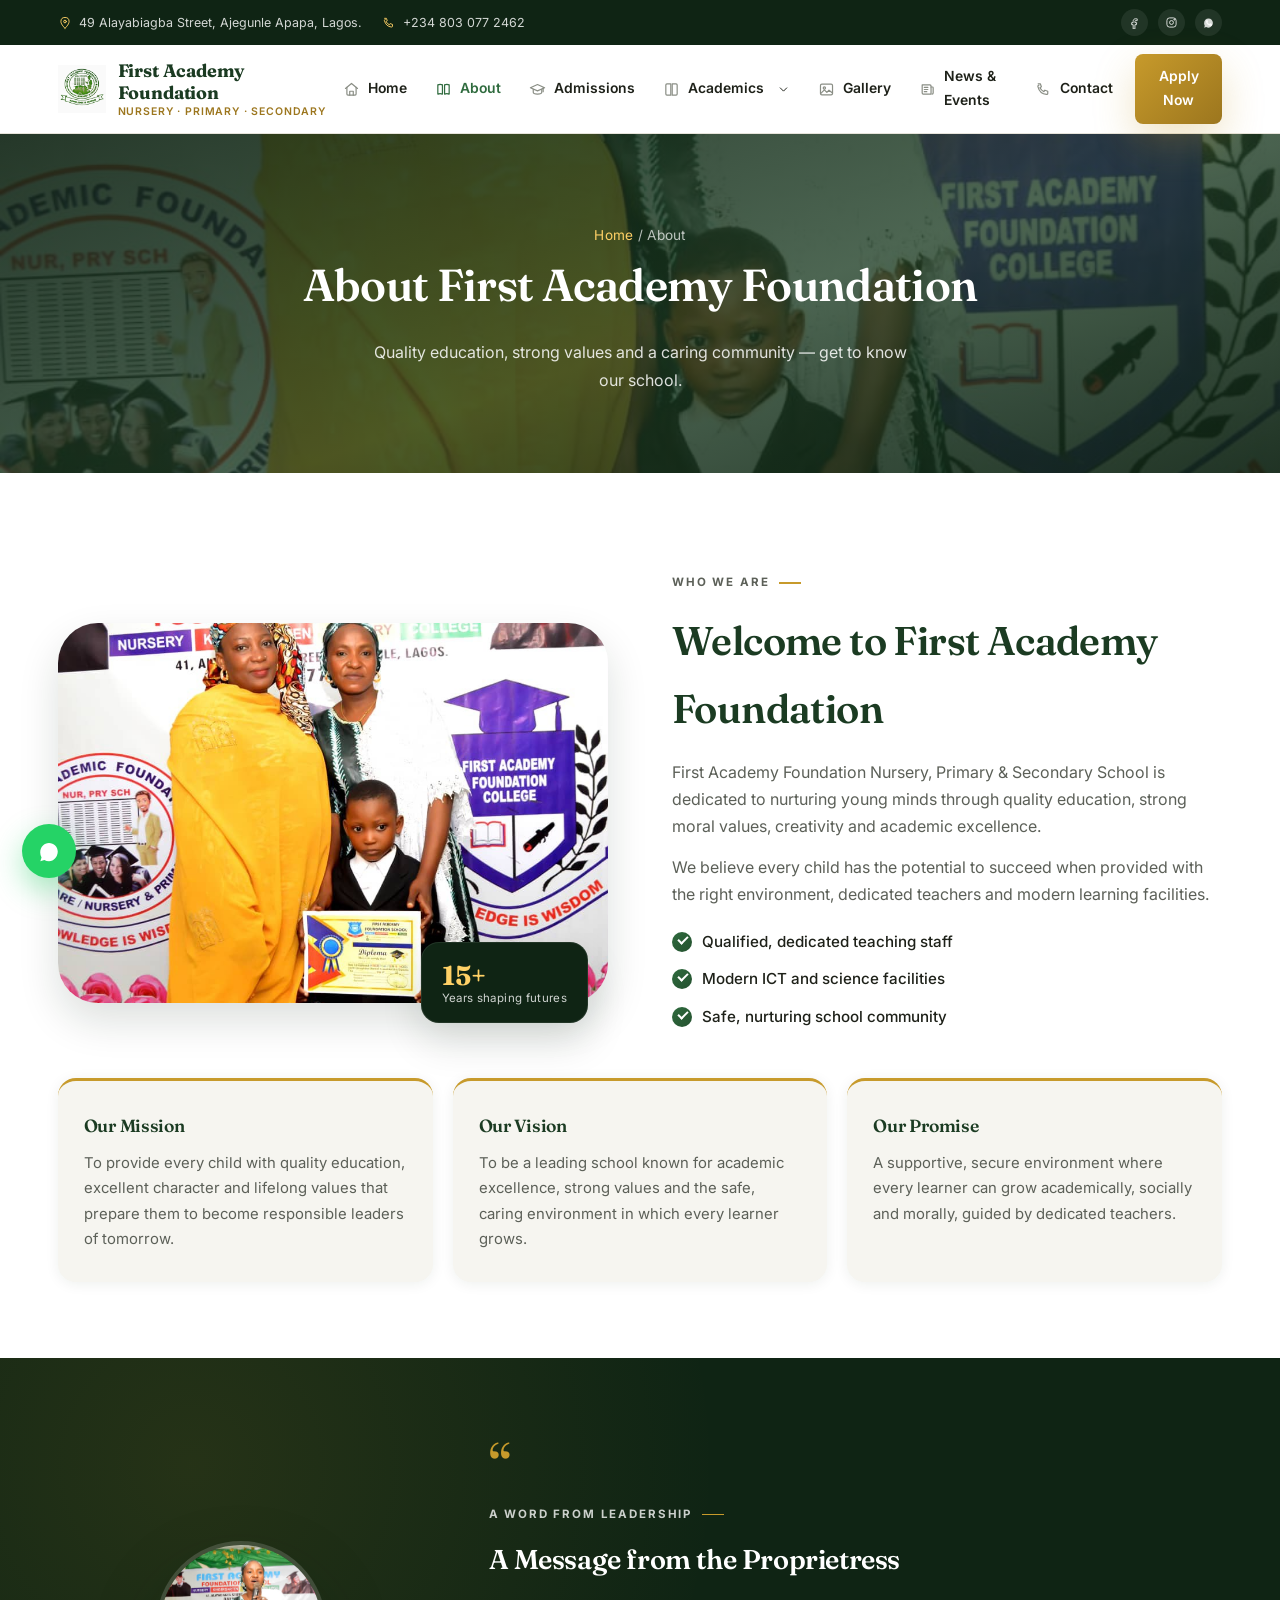
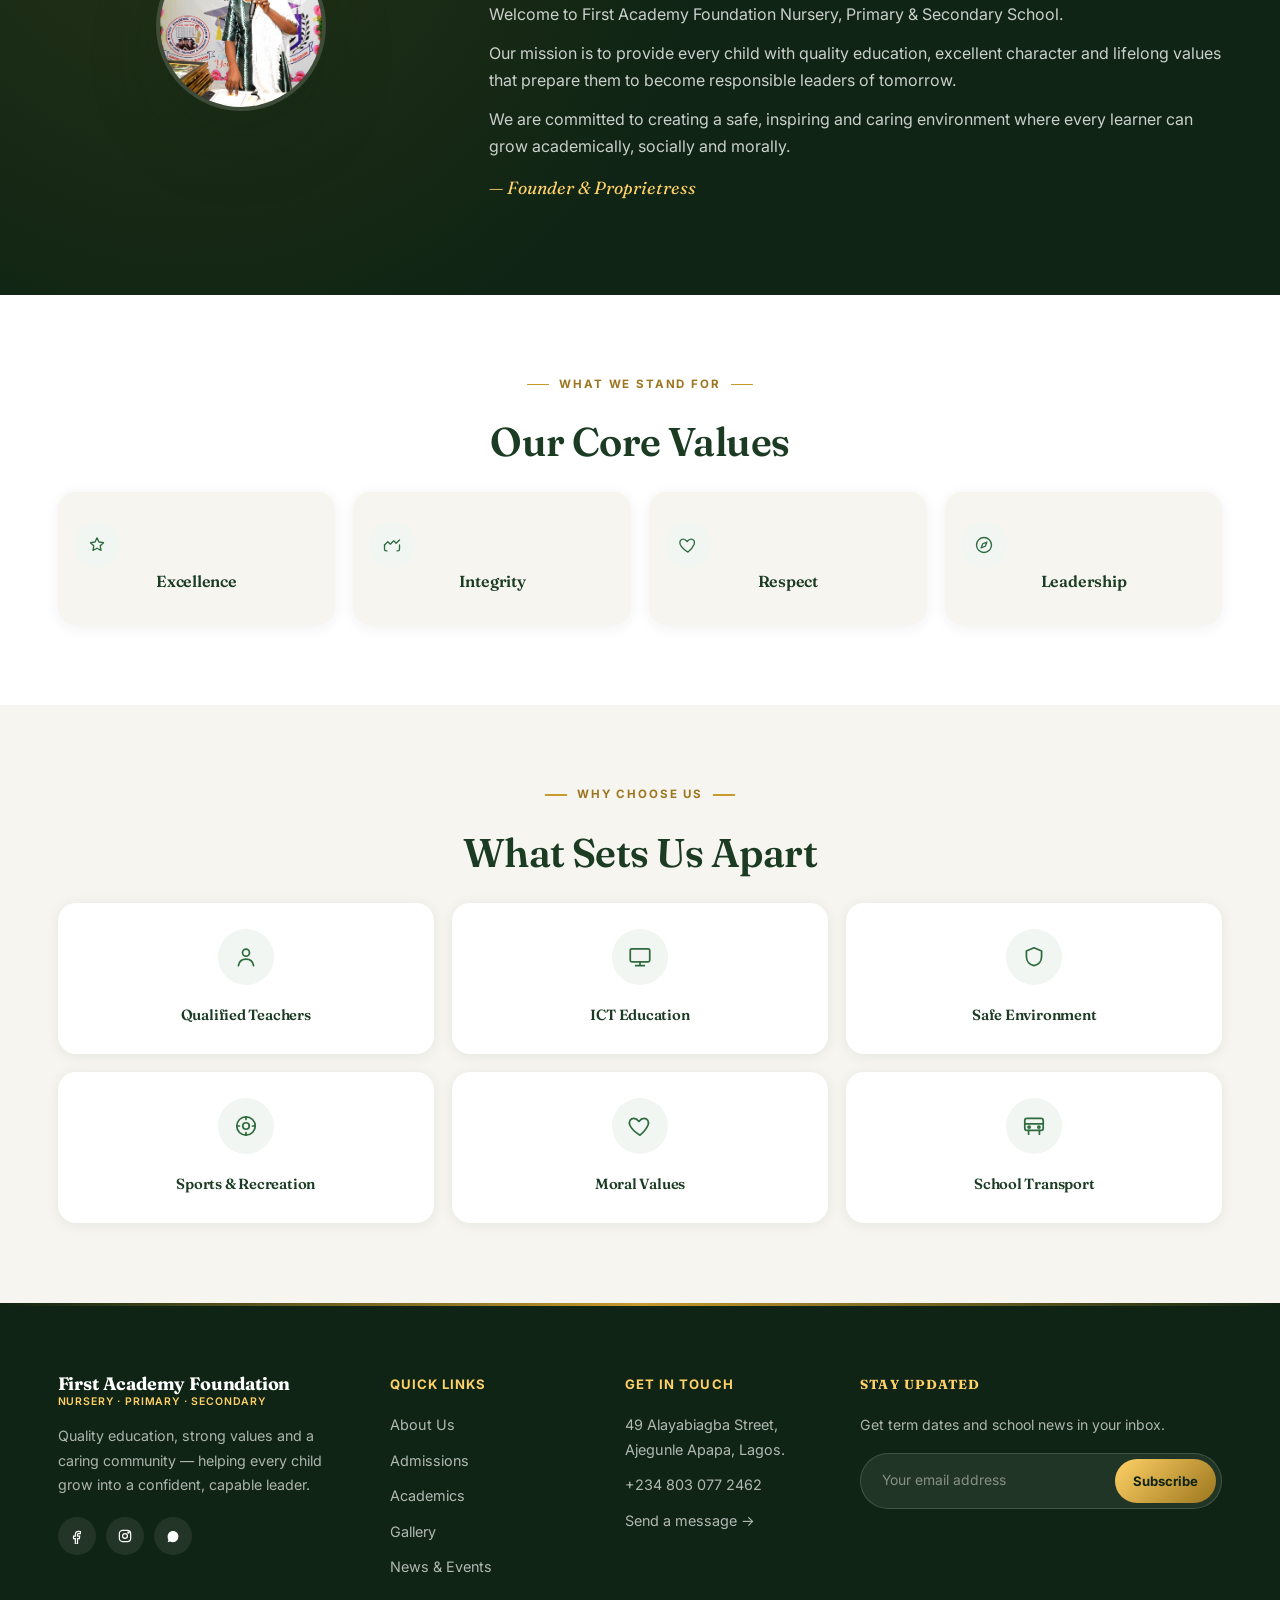
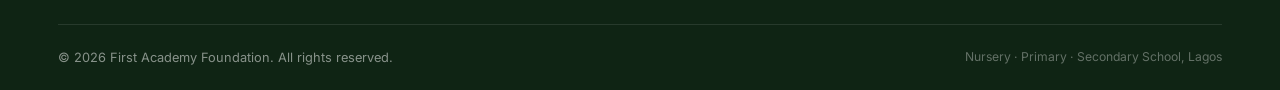
==== commit 1fc29746: "Add files via upload" ====
--- a/about.html
+++ b/about.html
@@ -1,90 +1,60 @@
 <!DOCTYPE html>
 <html lang="en">
-
 <head>
-  <meta charset="UTF-8">
-  <meta name="viewport" content="width=device-width, initial-scale=1.0">
-  <title>About Us | First Academy Foundation</title>
-  <meta name="description" content="Learn about First Academy Foundation's mission, vision, leadership and the values that guide our nursery, primary and secondary school.">
-
-  <link rel="icon" type="image/png" href="images/logo.png">
-  <link rel="apple-touch-icon" href="images/logo.png">
-
-  <meta property="og:title" content="About Us | First Academy Foundation">
-  <meta property="og:description" content="Learn about First Academy Foundation's mission, vision, leadership and the values that guide our nursery, primary and secondary school.">
-  <meta property="og:image" content="images/logo.png">
-  <meta property="og:type" content="website">
-
-  <link rel="preconnect" href="https://fonts.googleapis.com">
-  <link rel="preconnect" href="https://fonts.gstatic.com" crossorigin>
-  <link href="https://fonts.googleapis.com/css2?family=Fraunces:opsz,wght@9..144,500;9..144,600;9..144,700&family=Inter:wght@400;500;600;700;800&display=swap" rel="stylesheet">
-
-  <link rel="stylesheet" href="styles.css">
+<meta charset="UTF-8">
+<meta name="viewport" content="width=device-width, initial-scale=1.0">
+<title>About Us | First Academy Foundation</title>
+<meta name="description" content="Learn about First Academy Foundation's mission, vision, leadership and the values that guide our nursery, primary and secondary school.">
+<link rel="preconnect" href="https://fonts.googleapis.com">
+<link rel="preconnect" href="https://fonts.gstatic.com" crossorigin>
+<link href="https://fonts.googleapis.com/css2?family=Fraunces:ital,wght@0,500;0,600;0,700;1,500;1,600&family=Inter:wght@400;500;600;700;800&display=swap" rel="stylesheet">
+<link rel="icon" href="images/logo.png">
+<link rel="stylesheet" href="styles.css">
 </head>
-
 <body>
-
-  <a class="skip-link" href="#main">Skip to content</a>
-
+<a href="#main" class="skip-link">Skip to content</a>
   <div class="topbar">
     <div class="container topbar-inner">
       <ul class="topbar-info">
-        <li>
-          <svg viewBox="0 0 24 24" fill="none" stroke="currentColor" stroke-width="1.8" stroke-linecap="round" stroke-linejoin="round"><path d="M12 21s-7-6.3-7-11.5A7 7 0 0 1 19 9.5C19 14.7 12 21 12 21z"/><circle cx="12" cy="9.5" r="2.3"/></svg>
-          <span>49 Alayabiagba Street, Ajegunle Apapa, Lagos</span>
-        </li>
-        <li>
-          <svg viewBox="0 0 24 24" fill="none" stroke="currentColor" stroke-width="1.8" stroke-linecap="round" stroke-linejoin="round"><path d="M4.5 4h3l1.5 4-2 1.5a12 12 0 0 0 5.5 5.5l1.5-2 4 1.5v3c0 1-.9 1.6-1.8 1.4C9.8 18.3 5.7 14.2 4.1 7.8 3.9 6.9 4.5 6 5.5 6"/></svg>
-          <a href="tel:+2348030772462">+234 803 077 2462</a>
-        </li>
+        <li><svg viewBox="0 0 24 24" fill="none" stroke="currentColor" stroke-width="1.6" stroke-linecap="round" stroke-linejoin="round"><path d="M12 21s-7-6.3-7-11.5A7 7 0 0 1 19 9.5C19 14.7 12 21 12 21z"/><circle cx="12" cy="9.5" r="2.3"/></svg> 49 Alayabiagba Street, Ajegunle Apapa, Lagos.</li>
+        <li><svg viewBox="0 0 24 24" fill="none" stroke="currentColor" stroke-width="1.6" stroke-linecap="round" stroke-linejoin="round"><path d="M4.5 4h3l1.5 4-2 1.5a12 12 0 0 0 5.5 5.5l1.5-2 4 1.5v3c0 1-.9 1.6-1.8 1.4C9.8 18.3 5.7 14.2 4.1 7.8 3.9 6.9 4.5 6 5.5 6"/></svg> <a href="tel:+2348030772462">+234 803 077 2462</a></li>
       </ul>
-      <ul class="topbar-social" aria-label="Social media">
+      <ul class="topbar-social">
         <li><a href="#" aria-label="Facebook"><svg viewBox="0 0 24 24" fill="none" stroke="currentColor" stroke-width="1.8"><path d="M15 8.5h2V5.3c-.4-.1-1.6-.2-2.9-.2-2.9 0-4.6 1.7-4.6 4.8v2.4H6.8V16h2.7v8h3.3v-8h2.8l.4-3.7h-3.2V10c0-1 .3-1.5 1.2-1.5z"/></svg></a></li>
         <li><a href="#" aria-label="Instagram"><svg viewBox="0 0 24 24" fill="none" stroke="currentColor" stroke-width="1.8"><rect x="3.5" y="3.5" width="17" height="17" rx="5"/><circle cx="12" cy="12" r="3.6"/><circle cx="17.2" cy="6.8" r="1"/></svg></a></li>
-        <li><a href="https://wa.me/2348030772462" aria-label="WhatsApp" target="_blank" rel="noopener"><svg viewBox="0 0 24 24" fill="none" stroke="currentColor" stroke-width="1.8"><path d="M6.5 17.5 5 20l2.6-1.4A7.7 7.7 0 1 0 4.3 12a7.6 7.6 0 0 0 1.1 4z"/><path d="M9.2 10c0 2.8 2 4.8 4.8 4.8" stroke-linecap="round"/></svg></a></li>
+        <li><a href="https://wa.me/2348030772462" aria-label="WhatsApp" target="_blank" rel="noopener"><svg viewBox="0 0 24 24" fill="currentColor"><path d="M17.5 14.4c-.3-.1-1.7-.8-1.9-.9-.3-.1-.4-.1-.6.1-.2.3-.7.9-.8 1-.1.2-.3.2-.5.1-1.5-.7-2.4-1.3-3.4-2.9-.3-.4.3-.4.7-1.3.1-.2 0-.3 0-.5-.1-.1-.6-1.5-.9-2-.2-.5-.4-.4-.6-.4h-.5c-.2 0-.5.1-.7.3-.3.3-1 1-1 2.4s1 2.8 1.2 3c.1.2 2 3.1 4.9 4.3.7.3 1.2.5 1.6.6.7.2 1.3.2 1.8.1.5-.1 1.7-.7 1.9-1.4.2-.7.2-1.2.2-1.4-.1-.1-.3-.2-.5-.3z"/><path d="M12 21.5c-1.5 0-3-.4-4.3-1.1L4 21.5l1.1-3.6a8.9 8.9 0 0 1-1.2-4.5C3.9 8 7.5 4.5 12 4.5s8.1 3.5 8.1 8-3.6 9-8.1 9z"/></svg></a></li>
       </ul>
     </div>
-  </div>
-
-  <header id="site-header">
-    <nav class="container">
-      <a href="index.html" class="logo">
-        <img src="images/logo.png" alt="First Academy Foundation logo">
-        <span class="logo-text">
-          <strong>First Academy Foundation</strong>
-          <em>Knowledge is Wisdom</em>
-        </span>
-      </a>
-
-      <button class="menu-toggle" id="menu-toggle" aria-label="Open menu" aria-expanded="false" aria-controls="nav-links">
-        <span></span><span></span><span></span>
-      </button>
-
-      <div class="nav-overlay" id="nav-overlay"></div>
-
-      <ul class="nav-links" id="nav-links">
-        <li class="close-mobile-nav">
-          <button id="close-menu" aria-label="Close menu">&times;</button>
-        </li>
-        <li><a href="index.html" class="nav-link"><span class="nav-icon">🏠</span>Home</a></li>
-        <li><a href="about.html" class="nav-link is-active"><span class="nav-icon">📖</span>About</a></li>
-        <li><a href="admissions.html" class="nav-link"><span class="nav-icon">🎓</span>Admissions</a></li>
-        <li class="has-dropdown">
-          <a href="academics.html" class="nav-link"><span class="nav-icon">📚</span>Academics</a>
-          <ul class="dropdown">
-            <li><a href="academics.html#nursery">Nursery School</a></li>
-            <li><a href="academics.html#primary">Primary School</a></li>
-            <li><a href="academics.html#secondary">Secondary School</a></li>
-          </ul>
-        </li>
-        <li><a href="gallery.html" class="nav-link"><span class="nav-icon">🖼️</span>Gallery</a></li>
-        <li><a href="news.html" class="nav-link"><span class="nav-icon">📰</span>News & Events</a></li>
-        <li><a href="contact.html" class="nav-link"><span class="nav-icon">📞</span>Contact</a></li>
-        <li><a href="contact.html" class="nav-cta">Apply Now</a></li>
-      </ul>
-    </nav>
+  </div>  <header id="site-header">
+    <div class="container">
+      <nav>
+        <a href="index.html" class="logo">
+          <img src="images/logo.png" alt="First Academy Foundation logo">
+          <span class="logo-text"><strong>First Academy Foundation</strong><em>Nursery &middot; Primary &middot; Secondary</em></span>
+        </a>
+
+        <button class="menu-toggle" id="menu-toggle" aria-label="Open menu" aria-expanded="false" aria-controls="nav-links">
+          <span></span><span></span><span></span>
+        </button>
+
+        <ul class="nav-links" id="nav-links">
+          <li class="mobile-nav-head">
+            <div class="mobile-nav-brand"><img src="images/logo.png" alt=""><span>First Academy Foundation</span></div>
+            <button id="close-menu" aria-label="Close menu"><svg viewBox="0 0 24 24" fill="none" stroke="currentColor" stroke-width="1.8" stroke-linecap="round" stroke-linejoin="round"><path d="M6 6l12 12M18 6L6 18"/></svg></button>
+          </li>
+          <li><a href="index.html" class="nav-link"><span class="nav-icon"><svg viewBox="0 0 24 24" fill="none" stroke="currentColor" stroke-width="1.7" stroke-linecap="round" stroke-linejoin="round"><path d="M3.5 10.5 12 3.5l8.5 7"/><path d="M5.5 9v9.5A1.5 1.5 0 0 0 7 20h10a1.5 1.5 0 0 0 1.5-1.5V9"/><path d="M9.5 20v-5.5h5V20"/></svg></span>Home</a></li>
+          <li><a href="about.html" class="nav-link is-active"><span class="nav-icon"><svg viewBox="0 0 24 24" fill="none" stroke="currentColor" stroke-width="1.7" stroke-linecap="round" stroke-linejoin="round"><path d="M4 5.5c2-1 4.5-1 6.5 0v13c-2-1-4.5-1-6.5 0z"/><path d="M20 5.5c-2-1-4.5-1-6.5 0v13c2-1 4.5-1 6.5 0z"/></svg></span>About</a></li>
+          <li><a href="admissions.html" class="nav-link"><span class="nav-icon"><svg viewBox="0 0 24 24" fill="none" stroke="currentColor" stroke-width="1.7" stroke-linecap="round" stroke-linejoin="round"><path d="M2 9.5 12 5l10 4.5-10 4.5L2 9.5z"/><path d="M6 11.7v4.3c0 1.4 2.7 2.5 6 2.5s6-1.1 6-2.5v-4.3"/><path d="M20 9.5V15"/></svg></span>Admissions</a></li>
+          <li class="has-dropdown"><a href="academics.html" class="nav-link"><span class="nav-icon"><svg viewBox="0 0 24 24" fill="none" stroke="currentColor" stroke-width="1.7" stroke-linecap="round" stroke-linejoin="round"><path d="M4 5.5C4 4.7 4.7 4 5.5 4H11v16H5.5A1.5 1.5 0 0 1 4 18.5v-13z"/><path d="M20 5.5c0-.8-.7-1.5-1.5-1.5H13v16h5.5a1.5 1.5 0 0 0 1.5-1.5v-13z"/></svg></span>Academics<svg viewBox="0 0 24 24" fill="none" stroke="currentColor" stroke-width="1.8" stroke-linecap="round" stroke-linejoin="round" style="width:13px;height:13px;margin-left:5px"><path d="M6 9l6 6 6-6"/></svg></a><ul class="dropdown"><li><a href="academics.html#nursery">Nursery School</a></li><li><a href="academics.html#primary">Primary School</a></li><li><a href="academics.html#secondary">Secondary School</a></li></ul></li>
+          <li><a href="gallery.html" class="nav-link"><span class="nav-icon"><svg viewBox="0 0 24 24" fill="none" stroke="currentColor" stroke-width="1.7" stroke-linecap="round" stroke-linejoin="round"><rect x="3.5" y="4.5" width="17" height="15" rx="2"/><circle cx="9" cy="10" r="1.6"/><path d="M4 17.5l5-5 3.5 3.5 3-3L20.5 17"/></svg></span>Gallery</a></li>
+          <li><a href="news.html" class="nav-link"><span class="nav-icon"><svg viewBox="0 0 24 24" fill="none" stroke="currentColor" stroke-width="1.7" stroke-linecap="round" stroke-linejoin="round"><path d="M4.5 5.5h11a1.5 1.5 0 0 1 1.5 1.5v11.5H6a1.5 1.5 0 0 1-1.5-1.5V5.5z"/><path d="M17 8.5h2a1 1 0 0 1 1 1V17a1.5 1.5 0 0 1-1.5 1.5"/><path d="M7.5 9h5M7.5 12h5M7.5 15h3.5"/></svg></span>News & Events</a></li>
+          <li><a href="contact.html" class="nav-link"><span class="nav-icon"><svg viewBox="0 0 24 24" fill="none" stroke="currentColor" stroke-width="1.7" stroke-linecap="round" stroke-linejoin="round"><path d="M4.5 4h3l1.5 4-2 1.5a12 12 0 0 0 5.5 5.5l1.5-2 4 1.5v3c0 1-.9 1.6-1.8 1.4C9.8 18.3 5.7 14.2 4.1 7.8 3.9 6.9 4.5 6 5.5 6"/></svg></span>Contact</a></li>
+          <li><a href="contact.html" class="nav-cta">Apply Now</a></li>
+        </ul>
+      </nav>
+    </div>
+    <div class="nav-overlay" id="nav-overlay"></div>
   </header>
-
   <main id="main">
 
     <section class="page-hero" style="background-image:url('images/parents.jpg')">
@@ -97,12 +67,12 @@
 
     <section class="about" id="about">
       <div class="container about-grid">
-        <div class="about-image">
+        <div class="about-image reveal">
           <img src="images/parents.jpg" alt="Parents and community at First Academy Foundation">
           <div class="about-image-tag"><strong>15+</strong><span>Years shaping futures</span></div>
         </div>
-        <div class="about-copy">
-          <p class="eyebrow">Who We Are</p>
+        <div class="about-copy reveal">
+          <p class="eyebrow eyebrow-left">Who We Are</p>
           <h2>Welcome to First Academy Foundation</h2>
           <p>First Academy Foundation Nursery, Primary &amp; Secondary School is dedicated to nurturing young minds through quality education, strong moral values, creativity and academic excellence.</p>
           <p>We believe every child has the potential to succeed when provided with the right environment, dedicated teachers and modern learning facilities.</p>
@@ -114,7 +84,7 @@
         </div>
       </div>
 
-      <div class="container mission-grid">
+      <div class="container mission-grid reveal-stagger">
         <div class="mission-card">
           <h3>Our Mission</h3>
           <p>To provide every child with quality education, excellent character and lifelong values that prepare them to become responsible leaders of tomorrow.</p>
@@ -131,7 +101,7 @@
     </section>
 
     <section class="proprietress">
-      <div class="container message-container">
+      <div class="container message-container reveal">
         <div class="message-image">
           <img src="images/proprietress.jpg" alt="Proprietress of First Academy Foundation">
         </div>
@@ -151,7 +121,7 @@
       <div class="container">
         <p class="eyebrow">What We Stand For</p>
         <h2>Our Core Values</h2>
-        <div class="values-grid">
+        <div class="values-grid reveal-stagger">
           <div class="value-card"><span class="icon-badge icon-badge-sm" aria-hidden="true"><svg viewBox="0 0 24 24" fill="none" stroke="currentColor" stroke-width="1.6" stroke-linecap="round" stroke-linejoin="round"><path d="M12 3.5l2.4 4.9 5.4.8-3.9 3.8.9 5.4L12 15.9l-4.8 2.5.9-5.4-3.9-3.8 5.4-.8L12 3.5z"/></svg></span><h3>Excellence</h3></div>
           <div class="value-card"><span class="icon-badge icon-badge-sm" aria-hidden="true"><svg viewBox="0 0 24 24" fill="none" stroke="currentColor" stroke-width="1.6" stroke-linecap="round" stroke-linejoin="round"><path d="M3 12l4-4 3 3 4-4 3 3 4-4"/><path d="M3 12v5a2 2 0 0 0 2 2h1M21 12v5a2 2 0 0 1-2 2h-1"/></svg></span><h3>Integrity</h3></div>
           <div class="value-card"><span class="icon-badge icon-badge-sm" aria-hidden="true"><svg viewBox="0 0 24 24" fill="none" stroke="currentColor" stroke-width="1.6" stroke-linecap="round" stroke-linejoin="round"><path d="M12 20.5s-7.5-4.6-9.4-9.4C1.4 7.7 3.2 5 6.3 5c1.9 0 3.3 1 4.7 2.8C12.4 6 13.8 5 15.7 5c3.1 0 4.9 2.7 3.7 6.1C17.5 15.9 12 20.5 12 20.5z"/></svg></span><h3>Respect</h3></div>
@@ -164,7 +134,7 @@
       <div class="container">
         <p class="eyebrow">Why Choose Us</p>
         <h2>What Sets Us Apart</h2>
-        <div class="features-grid">
+        <div class="features-grid reveal-stagger">
           <div class="feature-card"><span class="icon-badge" aria-hidden="true"><svg viewBox="0 0 24 24" fill="none" stroke="currentColor" stroke-width="1.6" stroke-linecap="round" stroke-linejoin="round"><circle cx="12" cy="8" r="3.2"/><path d="M5 20c.6-3.6 3.4-6 7-6s6.4 2.4 7 6"/></svg></span><h3>Qualified Teachers</h3></div>
           <div class="feature-card"><span class="icon-badge" aria-hidden="true"><svg viewBox="0 0 24 24" fill="none" stroke="currentColor" stroke-width="1.6" stroke-linecap="round" stroke-linejoin="round"><rect x="3" y="4.5" width="18" height="12" rx="1.5"/><path d="M8 20h8M12 16.5V20"/></svg></span><h3>ICT Education</h3></div>
           <div class="feature-card"><span class="icon-badge" aria-hidden="true"><svg viewBox="0 0 24 24" fill="none" stroke="currentColor" stroke-width="1.6" stroke-linecap="round" stroke-linejoin="round"><path d="M12 3.5l7 3v5c0 4.5-3 7.7-7 8.5-4-.8-7-4-7-8.5v-5l7-3z"/></svg></span><h3>Safe Environment</h3></div>
@@ -174,66 +144,59 @@
         </div>
       </div>
     </section>
-
   </main>
-
   <footer>
     <div class="container footer-grid">
       <div class="footer-brand">
-        <a href="index.html" class="logo">
-          <img src="images/logo.png" alt="First Academy Foundation logo">
-          <span class="logo-text">
-            <strong>First Academy Foundation</strong>
-            <em>Knowledge is Wisdom</em>
-          </span>
-        </a>
-        <p>Nurturing young minds through quality education, strong values and modern facilities.</p>
-        <ul class="topbar-social footer-social" aria-label="Social media">
-          <li><a href="#" aria-label="Facebook"><svg viewBox="0 0 24 24" fill="none" stroke="currentColor" stroke-width="1.8"><path d="M15 8.5h2V5.3c-.4-.1-1.6-.2-2.9-.2-2.9 0-4.6 1.7-4.6 4.8v2.4H6.8V16h2.7v8h3.3v-8h2.8l.4-3.7h-3.2V10c0-1 .3-1.5 1.2-1.5z"/></svg></a></li>
-          <li><a href="#" aria-label="Instagram"><svg viewBox="0 0 24 24" fill="none" stroke="currentColor" stroke-width="1.8"><rect x="3.5" y="3.5" width="17" height="17" rx="5"/><circle cx="12" cy="12" r="3.6"/><circle cx="17.2" cy="6.8" r="1"/></svg></a></li>
-          <li><a href="https://wa.me/2348030772462" aria-label="WhatsApp" target="_blank" rel="noopener"><svg viewBox="0 0 24 24" fill="none" stroke="currentColor" stroke-width="1.8"><path d="M6.5 17.5 5 20l2.6-1.4A7.7 7.7 0 1 0 4.3 12a7.6 7.6 0 0 0 1.1 4z"/><path d="M9.2 10c0 2.8 2 4.8 4.8 4.8" stroke-linecap="round"/></svg></a></li>
-        </ul>
+        <span class="logo-text"><strong>First Academy Foundation</strong><em style="color:var(--gold-light)">Nursery &middot; Primary &middot; Secondary</em></span>
+        <p>Quality education, strong values and a caring community — helping every child grow into a confident, capable leader.</p>
+        <div class="footer-social">
+          <a href="#" aria-label="Facebook"><svg viewBox="0 0 24 24" fill="none" stroke="currentColor" stroke-width="1.8"><path d="M15 8.5h2V5.3c-.4-.1-1.6-.2-2.9-.2-2.9 0-4.6 1.7-4.6 4.8v2.4H6.8V16h2.7v8h3.3v-8h2.8l.4-3.7h-3.2V10c0-1 .3-1.5 1.2-1.5z"/></svg></a>
+          <a href="#" aria-label="Instagram"><svg viewBox="0 0 24 24" fill="none" stroke="currentColor" stroke-width="1.8"><rect x="3.5" y="3.5" width="17" height="17" rx="5"/><circle cx="12" cy="12" r="3.6"/><circle cx="17.2" cy="6.8" r="1"/></svg></a>
+          <a href="https://wa.me/2348030772462" aria-label="WhatsApp" target="_blank" rel="noopener"><svg viewBox="0 0 24 24" fill="currentColor"><path d="M17.5 14.4c-.3-.1-1.7-.8-1.9-.9-.3-.1-.4-.1-.6.1-.2.3-.7.9-.8 1-.1.2-.3.2-.5.1-1.5-.7-2.4-1.3-3.4-2.9-.3-.4.3-.4.7-1.3.1-.2 0-.3 0-.5-.1-.1-.6-1.5-.9-2-.2-.5-.4-.4-.6-.4h-.5c-.2 0-.5.1-.7.3-.3.3-1 1-1 2.4s1 2.8 1.2 3c.1.2 2 3.1 4.9 4.3.7.3 1.2.5 1.6.6.7.2 1.3.2 1.8.1.5-.1 1.7-.7 1.9-1.4.2-.7.2-1.2.2-1.4-.1-.1-.3-.2-.5-.3z"/><path d="M12 21.5c-1.5 0-3-.4-4.3-1.1L4 21.5l1.1-3.6a8.9 8.9 0 0 1-1.2-4.5C3.9 8 7.5 4.5 12 4.5s8.1 3.5 8.1 8-3.6 9-8.1 9z"/></svg></a>
+        </div>
       </div>
 
       <div class="footer-links">
         <h3>Quick Links</h3>
         <ul>
           <li><a href="about.html">About Us</a></li>
+          <li><a href="admissions.html">Admissions</a></li>
           <li><a href="academics.html">Academics</a></li>
           <li><a href="gallery.html">Gallery</a></li>
           <li><a href="news.html">News &amp; Events</a></li>
-          <li><a href="admissions.html">Admissions</a></li>
         </ul>
       </div>
 
       <div class="footer-links">
-        <h3>Academics</h3>
+        <h3>Get In Touch</h3>
         <ul>
-          <li><a href="academics.html#nursery">Nursery School</a></li>
-          <li><a href="academics.html#primary">Primary School</a></li>
-          <li><a href="academics.html#secondary">Secondary School</a></li>
+          <li>49 Alayabiagba Street, Ajegunle Apapa, Lagos.</li>
+          <li><a href="tel:+2348030772462">+234 803 077 2462</a></li>
+          <li><a href="contact.html">Send a message &rarr;</a></li>
         </ul>
       </div>
 
-      <div class="footer-links">
-        <h3>Contact</h3>
-        <ul>
-          <li>49 Alayabiagba Street, Ajegunle Apapa, Lagos</li>
-          <li><a href="tel:+2348030772462">+234 803 077 2462</a></li>
-        </ul>
-      </div>
-    </div>
-
-    <div class="footer-bottom">
-      <p class="copyright">&copy; <span id="year"></span> First Academy Foundation. All Rights Reserved.</p>
+      <div class="footer-newsletter">
+        <h3 style="color:var(--gold-light);font-size:.82rem;text-transform:uppercase;letter-spacing:.08em;margin-bottom:18px;font-weight:700;">Stay Updated</h3>
+        <p>Get term dates and school news in your inbox.</p>
+        <form class="newsletter-form" id="newsletter-form">
+          <input type="email" placeholder="Your email address" required aria-label="Email address">
+          <button type="submit">Subscribe</button>
+        </form>
+        <p class="newsletter-status" style="color:var(--gold-light);font-size:.8rem;margin-top:10px;min-height:14px;"></p>
+      </div>
+    </div>
+
+    <div class="container footer-bottom">
+      <p class="copyright">&copy; <span id="year"></span> First Academy Foundation. All rights reserved.</p>
+      <p class="footer-credit">Nursery &middot; Primary &middot; Secondary School, Lagos</p>
     </div>
   </footer>
 
-  <button id="back-to-top" aria-label="Back to top">
-    <svg viewBox="0 0 24 24" fill="none" stroke="currentColor" stroke-width="2" stroke-linecap="round" stroke-linejoin="round"><path d="M12 19V6M6 12l6-6 6 6"/></svg>
-  </button>
+  <a href="https://wa.me/2348030772462" id="whatsapp-float" aria-label="Chat with us on WhatsApp" target="_blank" rel="noopener"><svg viewBox="0 0 24 24" fill="currentColor"><path d="M17.5 14.4c-.3-.1-1.7-.8-1.9-.9-.3-.1-.4-.1-.6.1-.2.3-.7.9-.8 1-.1.2-.3.2-.5.1-1.5-.7-2.4-1.3-3.4-2.9-.3-.4.3-.4.7-1.3.1-.2 0-.3 0-.5-.1-.1-.6-1.5-.9-2-.2-.5-.4-.4-.6-.4h-.5c-.2 0-.5.1-.7.3-.3.3-1 1-1 2.4s1 2.8 1.2 3c.1.2 2 3.1 4.9 4.3.7.3 1.2.5 1.6.6.7.2 1.3.2 1.8.1.5-.1 1.7-.7 1.9-1.4.2-.7.2-1.2.2-1.4-.1-.1-.3-.2-.5-.3z"/><path d="M12 21.5c-1.5 0-3-.4-4.3-1.1L4 21.5l1.1-3.6a8.9 8.9 0 0 1-1.2-4.5C3.9 8 7.5 4.5 12 4.5s8.1 3.5 8.1 8-3.6 9-8.1 9z"/></svg></a>
+  <button id="back-to-top" aria-label="Back to top"><svg viewBox="0 0 24 24" fill="none" stroke="currentColor" stroke-width="1.8" stroke-linecap="round" stroke-linejoin="round"><path d="M12 19V5M6 11l6-6 6 6"/></svg></button>
 
   <script src="script.js"></script>
 </body>
-
 </html>
--- a/styles.css
+++ b/styles.css
@@ -1,45 +1,47 @@
-/* ==========================================
-   FIRST ACADEMY FOUNDATION — STYLESHEET
-========================================== */
+/* ==========================================================
+   FIRST ACADEMY FOUNDATION — PREMIUM STYLESHEET (v4)
+========================================================== */
 
 :root{
     --green:        #2F6B3E;
     --green-dark:   #1B3B22;
     --green-mid:    #24512F;
-    --green-tint:   #F2F7F3;
+    --green-deep:   #0F2414;
+    --green-tint:   #F1F6F2;
     --gold:         #C79A2B;
     --gold-light:   #FFD166;
-    --cream:        #FAFAFA;
-    --surface:      #F7F7F5;
-    --ink:          #24261F;
-    --ink-soft:     #5B5F5B;
-    --line:         #E7E7E3;
+    --gold-deep:    #9C761E;
+    --cream:        #FBFAF7;
+    --surface:      #F6F5F0;
+    --ink:          #1E2119;
+    --ink-soft:     #5C6058;
+    --ink-faint:    #8A8E85;
+    --line:         #E7E4DB;
     --white:        #FFFFFF;
 
     --font-display: 'Fraunces', Georgia, serif;
     --font-body:    'Inter', Arial, Helvetica, sans-serif;
 
     --radius-sm: 10px;
-    --radius-md: 16px;
-    --radius-lg: 26px;
-
-    --shadow-sm: 0 2px 12px rgba(27,59,34,.06);
-    --shadow-md: 0 14px 34px rgba(27,59,34,.12);
-    --shadow-lg: 0 24px 60px rgba(27,59,34,.18);
-
-    --ease: cubic-bezier(.4,0,.2,1);
-    --header-h: 68px;
+    --radius-md: 18px;
+    --radius-lg: 30px;
+    --radius-xl: 40px;
+
+    --shadow-sm: 0 2px 14px rgba(15,36,20,.07);
+    --shadow-md: 0 18px 40px rgba(15,36,20,.14);
+    --shadow-lg: 0 30px 70px rgba(15,36,20,.22);
+    --shadow-gold: 0 16px 40px rgba(199,154,43,.28);
+
+    --ease: cubic-bezier(.16,.84,.32,1);
+    --ease-soft: cubic-bezier(.4,0,.2,1);
+    --header-h: 76px;
 }
 
 /* ========= RESET ========= */
 
 *{ margin:0; padding:0; box-sizing:border-box; }
 html{ scroll-behavior:smooth; }
-
-html, body{
-    max-width:100%;
-    overflow-x:hidden; /* belt-and-suspenders against any off-canvas overflow */
-}
+html, body{ max-width:100%; overflow-x:hidden; }
 
 body{
     font-family:var(--font-body);
@@ -47,6 +49,7 @@
     color:var(--ink);
     line-height:1.7;
     -webkit-font-smoothing:antialiased;
+    font-size:16px;
 }
 
 img{ max-width:100%; display:block; }
@@ -57,11 +60,12 @@
 h1,h2,h3{
     font-family:var(--font-display);
     font-weight:600;
-    letter-spacing:-.01em;
+    letter-spacing:-.015em;
     color:var(--green-dark);
 }
 
-.container{ width:92%; max-width:1180px; margin:auto; }
+.container{ width:91%; max-width:1220px; margin:auto; }
+.container-narrow{ width:91%; max-width:820px; margin:auto; }
 
 .skip-link{
     position:absolute; left:-999px; top:0;
@@ -72,409 +76,484 @@
 :focus-visible{ outline:3px solid var(--gold); outline-offset:3px; }
 
 .eyebrow{
-    text-transform:uppercase; letter-spacing:.14em; font-size:.75rem;
-    font-weight:700; color:var(--gold); margin-bottom:10px; text-align:center;
-}
+    display:flex; align-items:center; justify-content:center; gap:10px;
+    text-transform:uppercase; letter-spacing:.16em; font-size:.72rem;
+    font-weight:700; color:var(--gold-deep); margin-bottom:14px; text-align:center;
+}
+.eyebrow::before, .eyebrow::after{ content:""; width:22px; height:1.5px; background:var(--gold); }
 .eyebrow-light{ color:var(--gold-light); }
-
-.section-text{ text-align:center; color:var(--ink-soft); max-width:620px; margin:0 auto 36px; }
+.eyebrow-light::before, .eyebrow-light::after{ background:var(--gold-light); }
+.eyebrow-left{ justify-content:flex-start; }
+.eyebrow-left::before{ display:none; }
+
+.section-text{ text-align:center; color:var(--ink-soft); max-width:620px; margin:0 auto 40px; font-size:1.02rem; }
 
 .text-link{
-    display:inline-block; margin-top:6px; font-weight:600; color:var(--green);
-    border-bottom:2px solid var(--gold-light); padding-bottom:2px;
+    display:inline-flex; align-items:center; gap:8px; margin-top:8px; font-weight:600; color:var(--green);
+    border-bottom:2px solid var(--gold-light); padding-bottom:3px; transition:gap .25s var(--ease);
+}
+.text-link:hover{ gap:12px; }
+
+/* ========= REVEAL ON SCROLL ========= */
+
+.reveal{ opacity:0; transform:translateY(26px); transition:opacity .7s var(--ease), transform .7s var(--ease); }
+.reveal.is-visible{ opacity:1; transform:translateY(0); }
+.reveal-stagger > *{ opacity:0; transform:translateY(22px); transition:opacity .6s var(--ease), transform .6s var(--ease); }
+.reveal-stagger.is-visible > *{ opacity:1; transform:translateY(0); }
+.reveal-stagger.is-visible > *:nth-child(1){ transition-delay:.03s; }
+.reveal-stagger.is-visible > *:nth-child(2){ transition-delay:.11s; }
+.reveal-stagger.is-visible > *:nth-child(3){ transition-delay:.19s; }
+.reveal-stagger.is-visible > *:nth-child(4){ transition-delay:.27s; }
+.reveal-stagger.is-visible > *:nth-child(5){ transition-delay:.35s; }
+.reveal-stagger.is-visible > *:nth-child(6){ transition-delay:.43s; }
+
+@media (prefers-reduced-motion: reduce){
+    .reveal, .reveal-stagger > *{ opacity:1 !important; transform:none !important; transition:none !important; }
 }
 
 /* ========= TOP BAR ========= */
 
-.topbar{ background:var(--green-dark); color:rgba(255,255,255,.85); font-size:.78rem; }
-.topbar-inner{ display:flex; justify-content:space-between; align-items:center; padding:8px 0; gap:12px; flex-wrap:wrap; }
-.topbar-info{ display:flex; gap:18px; flex-wrap:wrap; }
-.topbar-info li{ display:flex; align-items:center; gap:6px; }
+.topbar{ background:var(--green-deep); color:rgba(255,255,255,.82); font-size:.78rem; }
+.topbar-inner{ display:flex; justify-content:space-between; align-items:center; padding:9px 0; gap:12px; flex-wrap:wrap; }
+.topbar-info{ display:flex; gap:20px; flex-wrap:wrap; }
+.topbar-info li{ display:flex; align-items:center; gap:7px; }
 .topbar-info svg{ width:14px; height:14px; flex-shrink:0; color:var(--gold-light); }
 .topbar-info a:hover{ color:var(--gold-light); }
 .topbar-social{ display:flex; gap:10px; }
-.topbar-social a{ width:26px; height:26px; border-radius:50%; display:flex; align-items:center; justify-content:center; background:rgba(255,255,255,.08); transition:background .2s var(--ease); }
+.topbar-social a{ width:27px; height:27px; border-radius:50%; display:flex; align-items:center; justify-content:center; background:rgba(255,255,255,.08); transition:background .25s var(--ease), transform .25s var(--ease); }
 .topbar-social svg{ width:13px; height:13px; }
-.topbar-social a:hover{ background:var(--gold); }
+.topbar-social a:hover{ background:var(--gold); transform:translateY(-2px); }
 
 /* ========= HEADER / NAV ========= */
-/* NOTE: no filter/backdrop-filter/transform/will-change on <header> —
-   any of those create a new containing block for position:fixed
-   descendants (like .nav-links), which breaks the full-screen slide-out
-   panel by trapping it inside the header's own small box. */
 
 header{
     position:sticky; top:0; left:0; width:100%;
-    background:var(--white);
+    background:rgba(255,255,255,.98);
     box-shadow:0 1px 0 var(--line);
     z-index:1000;
 }
 
 nav{ height:var(--header-h); display:flex; justify-content:space-between; align-items:center; }
 
-.logo{ display:flex; align-items:center; gap:10px; }
-.logo img{ width:38px; height:38px; object-fit:contain; }
+.logo{ display:flex; align-items:center; gap:12px; }
+.logo img{ width:42px; height:42px; object-fit:contain; }
 .logo-text{ display:flex; flex-direction:column; line-height:1.25; }
-.logo-text strong{ color:var(--green); font-size:14.5px; font-family:var(--font-display); }
-.logo-text em{ color:var(--gold); font-size:10.5px; font-style:normal; letter-spacing:.04em; }
-
-.menu-toggle{ width:34px; height:26px; display:flex; flex-direction:column; justify-content:space-between; position:relative; z-index:1600; }
-.menu-toggle span{ display:block; height:2px; width:100%; background:var(--green-dark); border-radius:2px; transition:transform .25s var(--ease), opacity .25s var(--ease); }
+.logo-text strong{ color:var(--green-dark); font-size:16px; font-family:var(--font-display); letter-spacing:-.01em; }
+.logo-text em{ color:var(--gold-deep); font-size:10.5px; font-style:normal; letter-spacing:.08em; text-transform:uppercase; font-weight:600; }
+
+.menu-toggle{ width:34px; height:26px; display:flex; flex-direction:column; justify-content:space-between; position:relative; }
+.menu-toggle span{ display:block; height:2px; width:100%; background:var(--green-dark); border-radius:2px; transition:transform .3s var(--ease), opacity .25s var(--ease); }
 .menu-toggle[aria-expanded="true"] span:nth-child(1){ transform:translateY(11px) rotate(45deg); }
 .menu-toggle[aria-expanded="true"] span:nth-child(2){ opacity:0; }
 .menu-toggle[aria-expanded="true"] span:nth-child(3){ transform:translateY(-11px) rotate(-45deg); }
 
 .nav-overlay{
-    position:fixed; inset:0; background:rgba(27,59,34,.5);
+    position:fixed; inset:0; background:rgba(15,36,20,.55);
     opacity:0; pointer-events:none; transition:opacity .3s var(--ease); z-index:1400;
+    backdrop-filter: blur(2px);
 }
 .nav-overlay.is-visible{ opacity:1; pointer-events:auto; }
 
-/* Off-canvas panel: always sits at right:0 in the layout; we slide it
-   out of view with `transform`, not `right`, because translating with
-   `right` on a fixed element can enlarge the page's scrollable area on
-   mobile browsers (causing a horizontal-scroll gap and dragging other
-   fixed elements, like the back-to-top button, off-screen with it). */
 .nav-links{
-    position:fixed; top:0; right:0; height:100%; width:min(320px,86%);
+    position:fixed; top:0; right:0; height:100%; width:min(330px,86%);
     background:var(--white); z-index:1500;
-    display:flex; flex-direction:column; padding:20px 0;
+    display:flex; flex-direction:column; padding:0 0 20px;
     box-shadow:var(--shadow-lg);
     transform:translateX(100%);
-    transition:transform .35s var(--ease);
+    transition:transform .4s var(--ease);
     overflow-y:auto;
 }
 .nav-links.is-open{ transform:translateX(0); }
 
-.close-mobile-nav{ display:flex; justify-content:flex-end; padding:0 18px 10px; }
-#close-menu{ font-size:1.8rem; line-height:1; color:var(--green-dark); }
+.mobile-nav-head{ display:flex; align-items:center; justify-content:space-between; padding:20px 20px 16px; border-bottom:1px solid var(--line); }
+.mobile-nav-brand{ display:flex; align-items:center; gap:10px; }
+.mobile-nav-brand img{ width:30px; height:30px; object-fit:contain; }
+.mobile-nav-brand span{ font-family:var(--font-display); font-weight:600; color:var(--green-dark); font-size:14px; }
+#close-menu{ display:flex; align-items:center; justify-content:center; width:34px; height:34px; border-radius:50%; color:var(--green-dark); transition:background .2s var(--ease); }
+#close-menu:hover{ background:var(--green-tint); }
+#close-menu svg{ width:18px; height:18px; }
 
 .nav-links li{ border-bottom:1px solid var(--line); }
-.nav-links > li > a{ display:flex; align-items:center; gap:10px; padding:16px 22px; color:var(--ink); font-weight:600; font-size:.95rem; }
-.nav-links a:hover{ color:var(--green); }
+.nav-links > li > a{ display:flex; align-items:center; gap:14px; padding:16px 22px; color:var(--ink); font-weight:600; font-size:.95rem; }
+.nav-links a:hover{ color:var(--green); background:var(--green-tint); }
 .nav-link.is-active{ color:var(--green); }
-.nav-icon{ font-size:1rem; line-height:1; }
+.nav-link.is-active .nav-icon{ color:var(--green); }
+.nav-icon{ display:flex; width:20px; height:20px; color:var(--ink-faint); flex-shrink:0; }
+.nav-icon svg{ width:100%; height:100%; }
 .nav-cta{
-    margin:14px 22px 0; padding:12px 20px !important; background:var(--gold);
-    color:var(--white) !important; border-radius:8px; text-align:center; display:block;
-}
-.nav-cta:hover{ background:var(--gold-light); color:var(--green-dark) !important; }
+    margin:16px 22px 0; padding:14px 20px !important; background:linear-gradient(135deg,var(--gold),var(--gold-deep));
+    color:var(--white) !important; border-radius:999px; text-align:center; display:flex !important; justify-content:center;
+    box-shadow:var(--shadow-gold);
+}
+.nav-cta:hover{ filter:brightness(1.08); }
 
 .has-dropdown .dropdown{ display:none; background:var(--green-tint); }
 .has-dropdown.is-open .dropdown{ display:block; }
 .dropdown li{ border-bottom:1px solid #E4EEE6; }
-.dropdown a{ padding:12px 22px 12px 46px; font-weight:500; font-size:.88rem; color:var(--ink-soft); display:block; }
-.dropdown a:hover{ color:var(--green); }
+.dropdown a{ padding:12px 22px 12px 54px; font-weight:500; font-size:.88rem; color:var(--ink-soft); display:block; }
+.dropdown a:hover{ color:var(--green); background:transparent; }
+
+/* ========= WHATSAPP FLOAT ========= */
+
+#whatsapp-float{
+    position:fixed; left:22px; bottom:22px; width:54px; height:54px; border-radius:50%;
+    background:#25D366; color:var(--white); display:flex; align-items:center; justify-content:center;
+    box-shadow:0 12px 30px rgba(37,211,102,.4); z-index:900; transition:transform .25s var(--ease);
+}
+#whatsapp-float:hover{ transform:scale(1.08); }
+#whatsapp-float svg{ width:26px; height:26px; }
+
+/* ========= BUTTONS ========= */
+
+.btn, .btn-outline, .btn-light{
+    display:inline-flex; align-items:center; justify-content:center; gap:9px;
+    padding:15px 30px; border-radius:999px; font-weight:600;
+    font-size:.92rem; text-align:center; white-space:nowrap;
+    transition:transform .3s var(--ease), box-shadow .3s var(--ease), background .3s var(--ease), color .3s var(--ease), border-color .3s var(--ease);
+}
+.btn{ background:linear-gradient(135deg,var(--gold-light),var(--gold) 55%,var(--gold-deep)); color:var(--green-deep); box-shadow:var(--shadow-gold); }
+.btn:hover{ transform:translateY(-3px); box-shadow:0 22px 46px rgba(199,154,43,.38); }
+.btn-outline{ border:1.5px solid rgba(255,255,255,.7); color:var(--white); }
+.btn-outline:hover{ background:rgba(255,255,255,.12); border-color:var(--white); transform:translateY(-3px); }
+.btn-light{ background:var(--white); color:var(--green-dark); }
+.btn-light:hover{ background:var(--gold-light); color:var(--green-deep); transform:translateY(-3px); }
+.btn svg{ width:17px; height:17px; }
+
+/* ========= ICON BADGES ========= */
+
+.icon-badge{ display:flex; align-items:center; justify-content:center; width:56px; height:56px; border-radius:50%; background:var(--green-tint); color:var(--green); margin:0 auto 18px; flex-shrink:0; position:relative; }
+.icon-badge::after{ content:""; position:absolute; inset:-5px; border-radius:50%; border:1.5px solid transparent; transition:border-color .3s var(--ease); }
+.icon-badge svg{ width:26px; height:26px; }
+.icon-badge-sm{ width:46px; height:46px; margin:0; }
+.icon-badge-sm svg{ width:20px; height:20px; }
+.icon-badge-gold{ background:linear-gradient(135deg,var(--gold-light),var(--gold)); color:var(--white); }
+
+/* ========= SHARED SECTION HEADS ========= */
+
+.about h2, .academics h2, .values h2, .why-us h2, .facilities h2,
+.gallery h2, .contact h2, .testimonials h2, .faq h2, .news h2, .admissions h2, .stats-band h2{
+    text-align:center; font-size:2rem; margin-bottom:16px;
+}
+
+section{ overflow:hidden; position:relative; }
 
 /* ========= PAGE HERO (sub-pages) ========= */
 
 .page-hero{
-    position:relative; padding:64px 20px 56px; text-align:center;
+    position:relative; padding:80px 20px 68px; text-align:center;
     background-size:cover; background-position:center;
-}
-.page-hero::before{ content:""; position:absolute; inset:0; background:linear-gradient(180deg, rgba(27,59,34,.86), rgba(19,41,24,.9)); }
+    min-height:340px; display:flex; align-items:center; justify-content:center;
+}
+.page-hero::before{ content:""; position:absolute; inset:0; background:linear-gradient(160deg, rgba(15,36,20,.9), rgba(27,59,34,.78) 55%, rgba(15,36,20,.92)); }
 .page-hero-content{ position:relative; }
-.page-hero h1{ color:var(--white); font-size:2rem; margin-bottom:10px; }
-.breadcrumb{ position:relative; color:rgba(255,255,255,.75); font-size:.85rem; }
+.page-hero h1{ color:var(--white); font-size:clamp(2.1rem,5vw,3rem); margin-bottom:12px; }
+.breadcrumb{ position:relative; color:rgba(255,255,255,.7); font-size:.85rem; letter-spacing:.02em; }
 .breadcrumb a{ color:var(--gold-light); }
-.page-hero-lead{ position:relative; color:rgba(255,255,255,.85); max-width:520px; margin:14px auto 0; font-size:.95rem; }
+.page-hero-lead{ position:relative; color:rgba(255,255,255,.85); max-width:540px; margin:16px auto 0; font-size:1rem; }
 
 /* ========= HOME HERO ========= */
 
 .hero{
-    min-height:88vh;
-    display:flex; justify-content:center; align-items:center; text-align:center;
-    padding:70px 20px 110px;
+    min-height:92vh;
+    display:flex; align-items:center; text-align:left;
+    padding:calc(var(--header-h) + 40px) 20px 150px;
     position:relative;
     background:
-        linear-gradient(180deg, rgba(27,59,34,.85), rgba(27,59,34,.72) 45%, rgba(19,41,24,.92)),
+        linear-gradient(100deg, rgba(15,36,20,.92) 15%, rgba(15,36,20,.62) 55%, rgba(15,36,20,.35)),
         url("images/graduation.jpg");
     background-size:cover; background-position:center;
 }
-.hero-content{ max-width:680px; animation:heroIn .8s var(--ease) both; }
-.hero h1{ color:var(--white); font-size:2.15rem; line-height:1.15; margin-bottom:8px; }
-.hero-sub{ color:rgba(255,255,255,.88); font-size:1.02rem; margin-bottom:16px; font-weight:500; }
-.motto{ color:var(--gold-light); font-family:var(--font-display); font-style:italic; font-size:1.1rem; margin-bottom:16px; }
-.hero-text{ color:rgba(255,255,255,.82); max-width:520px; margin:0 auto 30px; font-size:.96rem; }
+.hero-grid{ display:grid; grid-template-columns:1fr; gap:40px; align-items:end; width:100%; }
+.hero-content{ max-width:640px; }
+.hero-badge{ display:inline-flex; align-items:center; gap:8px; background:rgba(255,255,255,.1); border:1px solid rgba(255,255,255,.25); color:var(--gold-light); padding:8px 16px; border-radius:999px; font-size:.72rem; font-weight:700; letter-spacing:.1em; text-transform:uppercase; margin-bottom:22px; backdrop-filter:blur(6px); }
+.hero-badge svg{ width:13px; height:13px; }
+.hero h1{ color:var(--white); font-size:clamp(2.4rem,6vw,4.4rem); line-height:1.08; margin-bottom:16px; }
+.hero h1 em{ font-style:italic; color:var(--gold-light); }
+.hero-text{ color:rgba(255,255,255,.82); max-width:520px; margin:0 0 34px; font-size:1.05rem; }
 .hero-buttons{ display:flex; flex-direction:column; gap:14px; }
 
-.scroll-cue{ position:absolute; bottom:26px; left:50%; transform:translateX(-50%); color:rgba(255,255,255,.75); animation:bob 2.2s ease-in-out infinite; }
+.hero-float-card{
+    background:rgba(255,255,255,.97); backdrop-filter:blur(10px);
+    border-radius:var(--radius-lg); box-shadow:var(--shadow-lg);
+    padding:26px; display:grid; grid-template-columns:repeat(3,1fr); gap:8px;
+    max-width:620px;
+}
+.hero-float-item{ text-align:center; padding:8px 4px; }
+.hero-float-item:not(:last-child){ border-right:1px solid var(--line); }
+.hero-float-item strong{ display:block; font-family:var(--font-display); font-size:1.7rem; color:var(--green-dark); line-height:1; }
+.hero-float-item span{ display:block; margin-top:6px; font-size:.7rem; color:var(--ink-soft); text-transform:uppercase; letter-spacing:.05em; font-weight:600; }
+
+.scroll-cue{ position:absolute; bottom:26px; left:50%; transform:translateX(-50%); color:rgba(255,255,255,.75); animation:bob 2.2s ease-in-out infinite; z-index:2; }
 .scroll-cue svg{ width:22px; height:22px; }
 
 @keyframes bob{ 0%,100%{ transform:translate(-50%,0); } 50%{ transform:translate(-50%,6px); } }
-@keyframes heroIn{ from{ opacity:0; transform:translateY(14px); } to{ opacity:1; transform:translateY(0); } }
-
-/* ========= BUTTONS ========= */
-
-.btn, .btn-outline{
-    display:block; padding:14px 26px; border-radius:8px; font-weight:600;
-    font-size:.92rem; text-align:center;
-    transition:background .25s var(--ease), color .25s var(--ease), border-color .25s var(--ease), transform .2s var(--ease);
-}
-.btn{ background:var(--gold); color:var(--white); }
-.btn:hover{ background:var(--gold-light); color:var(--green-dark); transform:translateY(-2px); }
-.btn-outline{ border:1.5px solid rgba(255,255,255,.7); color:var(--white); }
-.btn-outline:hover{ background:var(--white); color:var(--green); border-color:var(--white); }
-.btn-light{ display:inline-block; background:var(--white); color:var(--green-dark); }
-.btn-light:hover{ background:var(--gold-light); color:var(--green-dark); }
 
 /* ========= INFO STRIP ========= */
 
-.info-strip{ margin-top:-70px; position:relative; z-index:5; padding:0 16px; }
-.info-strip-grid{ background:var(--white); border-radius:var(--radius-md); box-shadow:var(--shadow-lg); padding:26px 22px; display:grid; grid-template-columns:1fr; gap:22px; }
-.info-strip-item{ display:flex; align-items:center; gap:14px; }
-.info-strip-item h3{ font-size:.78rem; text-transform:uppercase; letter-spacing:.06em; color:var(--gold); margin-bottom:2px; }
-.info-strip-item p{ font-size:.9rem; color:var(--ink); }
-
-/* ========= ICON BADGES ========= */
-
-.icon-badge{ display:flex; align-items:center; justify-content:center; width:54px; height:54px; border-radius:50%; background:var(--green-tint); color:var(--green); margin:0 auto 16px; flex-shrink:0; }
-.icon-badge svg{ width:25px; height:25px; }
-.icon-badge-sm{ width:44px; height:44px; margin:0; }
-.icon-badge-sm svg{ width:19px; height:19px; }
-
-/* ========= SHARED SECTION HEADS ========= */
-
-.about h2, .academics h2, .values h2, .why-us h2, .facilities h2,
-.gallery h2, .contact h2, .testimonials h2, .faq h2, .news h2, .admissions h2{
-    text-align:center; font-size:1.85rem; margin-bottom:14px;
-}
+.info-strip{ margin-top:-64px; position:relative; z-index:5; padding:0 16px; }
+.info-strip-grid{ background:var(--white); border-radius:var(--radius-md); box-shadow:var(--shadow-lg); padding:28px 24px; display:grid; grid-template-columns:1fr; gap:24px; }
+.info-strip-item{ display:flex; align-items:center; gap:16px; }
+.info-strip-item h3{ font-size:.76rem; text-transform:uppercase; letter-spacing:.06em; color:var(--gold-deep); margin-bottom:3px; font-family:var(--font-body); font-weight:700; }
+.info-strip-item p{ font-size:.92rem; color:var(--ink); font-weight:500; }
 
 /* ========= ABOUT ========= */
 
-.about{ padding:90px 0 70px; background:var(--white); }
-.about-grid{ display:grid; grid-template-columns:1fr; gap:40px; align-items:center; }
+.about{ padding:100px 0 76px; background:var(--white); }
+.about-grid{ display:grid; grid-template-columns:1fr; gap:44px; align-items:center; }
 .about-image{ position:relative; }
-.about-image img{ border-radius:var(--radius-lg); box-shadow:var(--shadow-md); width:100%; height:320px; object-fit:cover; }
-.about-image-tag{ position:absolute; bottom:-18px; right:18px; background:var(--green-dark); color:var(--white); border-radius:var(--radius-sm); padding:14px 18px; box-shadow:var(--shadow-md); display:flex; flex-direction:column; line-height:1.2; }
-.about-image-tag strong{ font-family:var(--font-display); font-size:1.5rem; color:var(--gold-light); }
+.about-image img{ border-radius:var(--radius-xl); box-shadow:var(--shadow-md); width:100%; height:380px; object-fit:cover; }
+.about-image-tag{ position:absolute; bottom:-20px; right:20px; background:var(--green-deep); color:var(--white); border-radius:var(--radius-md); padding:16px 20px; box-shadow:var(--shadow-md); display:flex; flex-direction:column; line-height:1.2; border:1px solid rgba(255,255,255,.08); }
+.about-image-tag strong{ font-family:var(--font-display); font-size:1.7rem; color:var(--gold-light); }
 .about-image-tag span{ font-size:.72rem; letter-spacing:.03em; color:rgba(255,255,255,.8); }
-.about-copy .eyebrow, .about-copy h2{ text-align:left; }
+.about-copy .eyebrow, .about-copy h2{ text-align:left; justify-content:flex-start; }
+.about-copy .eyebrow::before{ display:none; }
+.about-copy h2{ font-size:2.1rem; }
 .about-copy p{ color:var(--ink-soft); margin-bottom:14px; }
-.about-checklist{ margin:18px 0 20px; display:flex; flex-direction:column; gap:10px; }
-.about-checklist li{ position:relative; padding-left:28px; color:var(--ink); font-weight:500; font-size:.94rem; }
-.about-checklist li::before{ content:""; position:absolute; left:0; top:3px; width:18px; height:18px; border-radius:50%; background:linear-gradient(135deg,var(--green),var(--green-mid)); }
-.about-checklist li::after{ content:""; position:absolute; left:5px; top:6px; width:8px; height:4px; border-left:2px solid var(--white); border-bottom:2px solid var(--white); transform:rotate(-45deg); }
-
-.mission-grid{ display:grid; grid-template-columns:1fr; gap:18px; margin-top:20px; }
-.mission-card{ background:var(--surface); border-radius:var(--radius-md); padding:26px; box-shadow:var(--shadow-sm); }
-.mission-card h3{ margin-bottom:8px; font-size:1.05rem; }
-.mission-card p{ color:var(--ink-soft); font-size:.92rem; }
+.about-checklist{ margin:20px 0 22px; display:flex; flex-direction:column; gap:12px; }
+.about-checklist li{ position:relative; padding-left:30px; color:var(--ink); font-weight:500; font-size:.95rem; }
+.about-checklist li::before{ content:""; position:absolute; left:0; top:3px; width:20px; height:20px; border-radius:50%; background:linear-gradient(135deg,var(--green),var(--green-mid)); }
+.about-checklist li::after{ content:""; position:absolute; left:6px; top:7px; width:8px; height:4px; border-left:2px solid var(--white); border-bottom:2px solid var(--white); transform:rotate(-45deg); }
+
+.mission-grid{ display:grid; grid-template-columns:1fr; gap:20px; margin-top:26px; }
+.mission-card{ background:var(--surface); border-radius:var(--radius-md); padding:30px 26px; box-shadow:var(--shadow-sm); border-top:3px solid var(--gold); transition:transform .35s var(--ease), box-shadow .35s var(--ease); }
+.mission-card:hover{ transform:translateY(-6px); box-shadow:var(--shadow-md); }
+.mission-card h3{ margin-bottom:10px; font-size:1.1rem; }
+.mission-card p{ color:var(--ink-soft); font-size:.93rem; }
 
 /* ========= PROPRIETRESS ========= */
 
-.proprietress{ padding:70px 0; background:var(--surface); }
-.message-container{ display:flex; flex-direction:column; gap:30px; }
+.proprietress{ padding:80px 0; background:var(--green-deep); position:relative; }
+.proprietress::before{ content:""; position:absolute; inset:0; background:radial-gradient(circle at 15% 20%, rgba(199,154,43,.12), transparent 45%); }
+.message-container{ display:flex; flex-direction:column; gap:34px; position:relative; }
 .message-image{ display:flex; justify-content:center; }
-.message-image img{ width:160px; height:160px; border-radius:50%; object-fit:cover; border:4px solid var(--white); box-shadow:var(--shadow-md); }
+.message-image img{ width:170px; height:170px; border-radius:50%; object-fit:cover; border:4px solid rgba(255,255,255,.15); box-shadow:var(--shadow-lg); }
 .message-text{ text-align:center; position:relative; }
 .message-text .eyebrow{ text-align:center; }
-.message-text h2{ font-size:1.6rem; margin-bottom:16px; }
-.message-text p{ color:var(--ink-soft); margin-bottom:12px; }
-.signature{ color:var(--gold) !important; font-family:var(--font-display); font-style:italic; margin-top:8px !important; }
+.message-text h2{ font-size:1.7rem; margin-bottom:18px; color:var(--white); }
+.message-text p{ color:rgba(255,255,255,.78); margin-bottom:12px; }
+.signature{ color:var(--gold-light) !important; font-family:var(--font-display); font-style:italic; margin-top:10px !important; font-size:1.1rem; }
 
 /* ========= STATISTICS ========= */
 
-.statistics{ padding:56px 0; background:var(--green-dark); }
-.stats-container{ display:grid; grid-template-columns:1fr 1fr; gap:14px; }
-.stat-card{ background:var(--white); border-radius:var(--radius-md); padding:24px 14px; text-align:center; box-shadow:var(--shadow-md); }
-.stat-card h2{ color:var(--green); font-size:1.8rem; margin-bottom:4px; }
-.stat-card p{ color:var(--ink-soft); font-weight:600; font-size:.78rem; text-transform:uppercase; letter-spacing:.03em; }
+.statistics{ padding:0; background:transparent; margin-top:-1px; }
+.stats-band{ background:linear-gradient(135deg,var(--green-deep),var(--green-dark)); padding:64px 0; position:relative; }
+.stats-band::before{ content:""; position:absolute; inset:0; background:radial-gradient(circle at 85% 30%, rgba(199,154,43,.14), transparent 50%); }
+.stats-container{ display:grid; grid-template-columns:1fr 1fr; gap:16px; position:relative; }
+.stat-card{ text-align:center; padding:10px; }
+.stat-card .icon-badge{ background:rgba(255,255,255,.08); color:var(--gold-light); }
+.stat-card h2{ color:var(--white); font-size:2.1rem; margin-bottom:4px; font-family:var(--font-display); }
+.stat-card p{ color:rgba(255,255,255,.68); font-weight:600; font-size:.76rem; text-transform:uppercase; letter-spacing:.05em; }
 
 /* ========= ACADEMICS ========= */
 
-.academics{ padding:80px 0 70px; background:var(--white); }
-.academic-grid{ display:grid; grid-template-columns:1fr; gap:22px; }
+.academics{ padding:90px 0 76px; background:var(--surface); }
+.academic-grid{ display:grid; grid-template-columns:1fr; gap:26px; }
 .card{
-    background:var(--white); border:1px solid var(--line); border-radius:var(--radius-md);
-    padding:34px 26px; text-align:center; box-shadow:var(--shadow-sm);
-    transition:box-shadow .3s var(--ease), transform .3s var(--ease);
+    background:var(--white); border-radius:var(--radius-md);
+    box-shadow:var(--shadow-sm); overflow:hidden;
+    transition:box-shadow .4s var(--ease), transform .4s var(--ease);
     scroll-margin-top:calc(var(--header-h) + 20px);
 }
-.card:hover{ box-shadow:var(--shadow-md); transform:translateY(-4px); }
-.card h3{ font-size:1.1rem; margin-bottom:10px; }
-.card > p{ color:var(--ink-soft); font-size:.95rem; margin-bottom:16px; }
-.card-list{ text-align:left; display:flex; flex-direction:column; gap:8px; border-top:1px solid var(--line); padding-top:16px; }
-.card-list li{ font-size:.86rem; color:var(--ink-soft); padding-left:18px; position:relative; }
+.card:hover{ box-shadow:var(--shadow-md); transform:translateY(-8px); }
+.card-photo{ height:170px; overflow:hidden; position:relative; }
+.card-photo img{ width:100%; height:100%; object-fit:cover; transition:transform .6s var(--ease); }
+.card:hover .card-photo img{ transform:scale(1.08); }
+.card-body{ padding:30px 26px; text-align:center; }
+.card-body .icon-badge{ margin-top:-52px; border:4px solid var(--white); }
+.card h3{ font-size:1.15rem; margin-bottom:10px; }
+.card > .card-body > p{ color:var(--ink-soft); font-size:.95rem; margin-bottom:18px; }
+.card-list{ text-align:left; display:flex; flex-direction:column; gap:9px; border-top:1px solid var(--line); padding-top:18px; }
+.card-list li{ font-size:.87rem; color:var(--ink-soft); padding-left:20px; position:relative; }
 .card-list li::before{ content:"\2013"; position:absolute; left:0; color:var(--gold); font-weight:700; }
 
 /* ========= TEACHER BANNER ========= */
 
-.teacher-banner{ position:relative; min-height:340px; display:flex; align-items:center; overflow:hidden; }
+.teacher-banner{ position:relative; min-height:380px; display:flex; align-items:center; overflow:hidden; }
 .teacher-banner img{ position:absolute; inset:0; width:100%; height:100%; object-fit:cover; }
-.teacher-banner-overlay{ position:relative; width:100%; padding:60px 0; background:linear-gradient(90deg, rgba(27,59,34,.92) 35%, rgba(27,59,34,.35)); }
-.teacher-banner-overlay h2{ color:var(--white); font-size:1.8rem; margin-bottom:12px; max-width:480px; }
-.teacher-banner-overlay p{ color:rgba(255,255,255,.82); max-width:440px; }
+.teacher-banner-overlay{ position:relative; width:100%; padding:70px 0; background:linear-gradient(90deg, rgba(15,36,20,.94) 40%, rgba(15,36,20,.25)); }
+.teacher-banner-overlay .eyebrow{ justify-content:flex-start; }
+.teacher-banner-overlay .eyebrow::before{ display:none; }
+.teacher-banner-overlay h2{ color:var(--white); font-size:2rem; margin-bottom:14px; max-width:480px; }
+.teacher-banner-overlay p{ color:rgba(255,255,255,.8); max-width:440px; margin-bottom:22px; }
 
 /* ========= VALUES ========= */
 
-.values{ padding:70px 0; background:var(--green-tint); }
-.values-grid{ display:grid; grid-template-columns:1fr 1fr; gap:16px; }
-.value-card{ background:var(--white); padding:26px 14px; text-align:center; border-radius:var(--radius-md); box-shadow:var(--shadow-sm); transition:box-shadow .3s var(--ease), transform .3s var(--ease); }
-.value-card:hover{ box-shadow:var(--shadow-md); transform:translateY(-4px); }
-.value-card h3{ font-size:.98rem; }
+.values{ padding:80px 0; background:var(--white); }
+.values-grid{ display:grid; grid-template-columns:1fr 1fr; gap:18px; }
+.value-card{ background:var(--surface); padding:30px 16px; text-align:center; border-radius:var(--radius-md); box-shadow:var(--shadow-sm); transition:box-shadow .35s var(--ease), transform .35s var(--ease); }
+.value-card:hover{ box-shadow:var(--shadow-md); transform:translateY(-6px); }
+.value-card h3{ font-size:1rem; }
 
 /* ========= WHY US ========= */
 
-.why-us{ padding:70px 0; background:var(--white); }
-.features-grid{ display:grid; grid-template-columns:1fr 1fr; gap:16px; }
-.feature-card{ background:var(--surface); border-radius:var(--radius-md); padding:24px 14px; text-align:center; box-shadow:var(--shadow-sm); transition:box-shadow .3s var(--ease), transform .3s var(--ease); }
-.feature-card:hover{ box-shadow:var(--shadow-md); transform:translateY(-4px); }
-.feature-card h3{ font-size:.9rem; }
+.why-us{ padding:80px 0; background:var(--surface); }
+.features-grid{ display:grid; grid-template-columns:1fr 1fr; gap:18px; }
+.feature-card{ background:var(--white); border-radius:var(--radius-md); padding:26px 16px; text-align:center; box-shadow:var(--shadow-sm); transition:box-shadow .35s var(--ease), transform .35s var(--ease); }
+.feature-card:hover{ box-shadow:var(--shadow-md); transform:translateY(-6px); }
+.feature-card h3{ font-size:.92rem; }
 
 /* ========= FACILITIES ========= */
 
-.facilities{ padding:70px 0; background:var(--green-tint); }
-.facility-grid{ display:grid; grid-template-columns:1fr; gap:16px; }
-.facility-card{ background:var(--white); border-radius:var(--radius-md); padding:28px 22px; text-align:center; box-shadow:var(--shadow-sm); transition:box-shadow .3s var(--ease), transform .3s var(--ease); }
-.facility-card:hover{ box-shadow:var(--shadow-md); transform:translateY(-4px); }
-.facility-card h3{ margin-bottom:8px; font-size:1.02rem; }
-.facility-card p{ color:var(--ink-soft); font-size:.9rem; }
+.facilities{ padding:80px 0; background:var(--white); }
+.facility-grid{ display:grid; grid-template-columns:1fr; gap:20px; }
+.facility-card{ border-radius:var(--radius-md); overflow:hidden; box-shadow:var(--shadow-sm); transition:box-shadow .35s var(--ease), transform .35s var(--ease); position:relative; }
+.facility-card:hover{ box-shadow:var(--shadow-md); transform:translateY(-6px); }
+.facility-photo{ height:150px; overflow:hidden; }
+.facility-photo img{ width:100%; height:100%; object-fit:cover; }
+.facility-body{ padding:22px; text-align:center; background:var(--surface); }
+.facility-body h3{ margin-bottom:8px; font-size:1.02rem; }
+.facility-body p{ color:var(--ink-soft); font-size:.9rem; }
 
 /* ========= TESTIMONIALS ========= */
 
-.testimonials{ padding:75px 0; background:var(--white); }
-.testimonial-track{ display:grid; grid-template-columns:1fr; gap:18px; }
-.testimonial-card{ background:var(--surface); border-radius:var(--radius-md); padding:28px 24px; box-shadow:var(--shadow-sm); position:relative; }
-.quote-mark-sm{ font-size:2.2rem; color:var(--gold-light); display:block; line-height:1; margin-bottom:6px; }
-.testimonial-card p{ color:var(--ink); font-size:.94rem; margin-bottom:18px; }
+.testimonials{ padding:85px 0; background:var(--surface); }
+.testimonial-track{ display:grid; grid-template-columns:1fr; gap:20px; }
+.testimonial-card{ background:var(--white); border-radius:var(--radius-md); padding:32px 26px; box-shadow:var(--shadow-sm); position:relative; transition:transform .35s var(--ease), box-shadow .35s var(--ease); }
+.testimonial-card:hover{ transform:translateY(-6px); box-shadow:var(--shadow-md); }
+.quote-mark-sm{ font-size:2.4rem; color:var(--gold-light); display:block; line-height:1; margin-bottom:8px; font-family:var(--font-display); }
+.testimonial-card p{ color:var(--ink); font-size:.95rem; margin-bottom:20px; }
 .testimonial-author{ display:flex; align-items:center; gap:12px; }
-.avatar-initial{ width:38px; height:38px; border-radius:50%; background:var(--green); color:var(--white); display:flex; align-items:center; justify-content:center; font-family:var(--font-display); font-weight:700; flex-shrink:0; }
-.testimonial-author strong{ display:block; font-size:.88rem; color:var(--ink); }
-.testimonial-author span{ font-size:.76rem; color:var(--ink-soft); }
+.avatar-initial{ width:42px; height:42px; border-radius:50%; background:linear-gradient(135deg,var(--green),var(--green-mid)); color:var(--white); display:flex; align-items:center; justify-content:center; font-family:var(--font-display); font-weight:700; flex-shrink:0; }
+.testimonial-author strong{ display:block; font-size:.89rem; color:var(--ink); }
+.testimonial-author span{ font-size:.77rem; color:var(--ink-soft); }
 
 /* ========= QUOTE ========= */
 
-.quote{ padding:80px 25px; background:var(--green-dark); text-align:center; }
-.quote-mark{ display:block; font-family:var(--font-display); color:var(--gold); font-size:3.4rem; line-height:1; margin-bottom:4px; }
-.quote h2{ color:var(--white); font-size:1.85rem; margin-bottom:16px; }
-.quote p{ max-width:620px; margin:auto; color:rgba(255,255,255,.8); }
+.quote{ padding:90px 25px; background:linear-gradient(135deg,var(--green-deep),var(--green-dark)); text-align:center; position:relative; }
+.quote::before{ content:""; position:absolute; inset:0; background:radial-gradient(circle at 50% 0%, rgba(199,154,43,.15), transparent 60%); }
+.quote-mark{ display:block; font-family:var(--font-display); color:var(--gold); font-size:3.8rem; line-height:1; margin-bottom:6px; position:relative; }
+.quote h2{ color:var(--white); font-size:2rem; margin-bottom:18px; position:relative; }
+.quote p{ max-width:620px; margin:auto; color:rgba(255,255,255,.78); position:relative; }
 
 /* ========= GALLERY ========= */
 
-.gallery{ padding:75px 0; background:var(--white); }
-.gallery-grid{ display:grid; grid-template-columns:1fr; gap:16px; }
+.gallery{ padding:85px 0; background:var(--white); }
+.gallery-grid{ display:grid; grid-template-columns:1fr; gap:18px; }
+.gallery-grid.gallery-grid-full{ grid-template-columns:1fr; }
 .gallery-item{ position:relative; border-radius:var(--radius-md); overflow:hidden; box-shadow:var(--shadow-sm); display:block; width:100%; }
-.gallery-item img{ width:100%; height:250px; object-fit:cover; transition:transform .4s var(--ease); }
-.gallery-item:hover img{ transform:scale(1.05); }
-.gallery-caption{ position:absolute; left:0; right:0; bottom:0; padding:14px 16px; background:linear-gradient(0deg, rgba(19,41,24,.88), rgba(19,41,24,0)); color:var(--white); font-size:.85rem; font-weight:600; text-align:left; }
-
-.lightbox{ position:fixed; inset:0; background:rgba(15,26,17,.92); z-index:2000; display:flex; align-items:center; justify-content:center; padding:30px; }
+.gallery-item img{ width:100%; height:270px; object-fit:cover; transition:transform .5s var(--ease); }
+.gallery-item:hover img{ transform:scale(1.06); }
+.gallery-caption{ position:absolute; left:0; right:0; bottom:0; padding:16px 18px; background:linear-gradient(0deg, rgba(15,36,20,.9), rgba(15,36,20,0)); color:var(--white); font-size:.87rem; font-weight:600; text-align:left; }
+
+.lightbox{ position:fixed; inset:0; background:rgba(10,20,12,.94); z-index:2000; display:flex; align-items:center; justify-content:center; padding:30px; }
 .lightbox[hidden]{ display:none; }
-.lightbox figure{ max-width:900px; width:100%; }
-.lightbox img{ width:100%; max-height:76vh; object-fit:contain; border-radius:8px; }
-.lightbox figcaption{ color:var(--white); text-align:center; margin-top:14px; font-size:.9rem; }
-.lightbox-close{ position:absolute; top:22px; right:26px; color:var(--white); font-size:2.2rem; line-height:1; }
-
-/* ========= HOME CTA BANNER ========= */
-
-.cta-banner{ padding:80px 20px; background:var(--green); color:var(--white); text-align:center; }
-.cta-banner h2{ color:var(--white); margin-bottom:14px; font-size:1.8rem; }
-.cta-banner p{ max-width:620px; margin:0 auto 28px; color:rgba(255,255,255,.9); }
-
-/* ========= ADMISSIONS (page) ========= */
-
-.admissions{ padding:80px 0; background:var(--white); }
-.admissions-intro{ max-width:620px; margin:0 auto 40px; color:var(--ink-soft); text-align:center; }
-.steps{ display:grid; grid-template-columns:1fr; gap:26px; max-width:900px; margin:0 auto 50px; }
-.steps li{ text-align:center; }
-.step-num{ display:flex; align-items:center; justify-content:center; width:44px; height:44px; border-radius:50%; background:var(--gold); color:var(--white); font-family:var(--font-display); font-weight:700; margin:0 auto 12px; font-size:1.1rem; }
-.steps h3{ font-size:1.02rem; margin-bottom:8px; }
-.steps p{ color:var(--ink-soft); font-size:.88rem; max-width:230px; margin:auto; }
-
-.requirements{ background:var(--green-tint); border-radius:var(--radius-md); padding:32px 26px; max-width:640px; margin:0 auto 10px; }
-.requirements h3{ margin-bottom:14px; text-align:center; }
-.requirements ul{ display:flex; flex-direction:column; gap:10px; }
-.requirements li{ position:relative; padding-left:26px; color:var(--ink); font-size:.92rem; }
-.requirements li::before{ content:""; position:absolute; left:0; top:6px; width:8px; height:8px; border-radius:50%; background:var(--gold); }
-
-.admissions-cta{ text-align:center; margin-top:40px; }
+.lightbox figure{ max-width:920px; width:100%; }
+.lightbox img{ width:100%; max-height:76vh; object-fit:contain; border-radius:12px; }
+.lightbox figcaption{ color:var(--white); text-align:center; margin-top:16px; font-size:.9rem; }
+.lightbox-close{ position:absolute; top:24px; right:28px; color:var(--white); width:44px; height:44px; border-radius:50%; display:flex; align-items:center; justify-content:center; background:rgba(255,255,255,.1); }
+.lightbox-close svg{ width:20px; height:20px; }
+
+/* ========= ADMISSIONS ========= */
+
+.admissions{ padding:90px 0; background:var(--surface); }
+.admissions-intro{ max-width:620px; margin:0 auto 46px; color:var(--ink-soft); text-align:center; font-size:1.02rem; }
+.steps{ display:grid; grid-template-columns:1fr; gap:30px; max-width:940px; margin:0 auto 56px; counter-reset:step; }
+.steps li{ text-align:center; position:relative; }
+.step-num{ display:flex; align-items:center; justify-content:center; width:50px; height:50px; border-radius:50%; background:linear-gradient(135deg,var(--gold-light),var(--gold-deep)); color:var(--white); font-family:var(--font-display); font-weight:700; margin:0 auto 16px; font-size:1.2rem; box-shadow:var(--shadow-gold); }
+.steps h3{ font-size:1.05rem; margin-bottom:9px; }
+.steps p{ color:var(--ink-soft); font-size:.89rem; max-width:230px; margin:auto; }
+
+.requirements{ background:var(--white); border-radius:var(--radius-md); padding:36px 30px; max-width:660px; margin:0 auto 12px; box-shadow:var(--shadow-sm); }
+.requirements h3{ margin-bottom:16px; text-align:center; }
+.requirements ul{ display:flex; flex-direction:column; gap:12px; }
+.requirements li{ position:relative; padding-left:28px; color:var(--ink); font-size:.93rem; }
+.requirements li::before{ content:""; position:absolute; left:0; top:6px; width:9px; height:9px; border-radius:50%; background:var(--gold); }
+
+.admissions-cta{ text-align:center; margin-top:44px; }
 
 /* ========= FAQ ========= */
 
-.faq{ padding:75px 0; background:var(--surface); }
-.accordion{ max-width:760px; margin:30px auto 0; }
+.faq{ padding:85px 0; background:var(--white); }
+.accordion{ max-width:780px; margin:34px auto 0; }
 .accordion-item{ border-bottom:1px solid var(--line); }
-.accordion-trigger{ width:100%; display:flex; justify-content:space-between; align-items:center; padding:20px 4px; text-align:left; font-weight:600; color:var(--ink); font-size:.98rem; }
-.accordion-icon{ font-size:1.3rem; color:var(--gold); transition:transform .25s var(--ease); flex-shrink:0; margin-left:12px; }
+.accordion-trigger{ width:100%; display:flex; justify-content:space-between; align-items:center; padding:22px 6px; text-align:left; font-weight:600; color:var(--ink); font-size:1rem; }
+.accordion-icon{ font-size:1.4rem; color:var(--gold); transition:transform .3s var(--ease); flex-shrink:0; margin-left:14px; }
 .accordion-trigger[aria-expanded="true"] .accordion-icon{ transform:rotate(45deg); }
-.accordion-panel{ max-height:0; overflow:hidden; transition:max-height .3s var(--ease); }
-.accordion-panel p{ color:var(--ink-soft); font-size:.92rem; padding:0 4px 20px; }
+.accordion-panel{ max-height:0; overflow:hidden; transition:max-height .35s var(--ease); }
+.accordion-panel p{ color:var(--ink-soft); font-size:.93rem; padding:0 6px 22px; }
 
 /* ========= NEWS & EVENTS ========= */
 
-.news{ padding:80px 0; background:var(--white); }
-.news-grid{ display:grid; grid-template-columns:1fr; gap:22px; }
-.news-card{ background:var(--surface); border-radius:var(--radius-md); overflow:hidden; box-shadow:var(--shadow-sm); transition:box-shadow .3s var(--ease), transform .3s var(--ease); display:flex; flex-direction:column; }
-.news-card:hover{ box-shadow:var(--shadow-md); transform:translateY(-4px); }
-.news-card img{ height:190px; width:100%; object-fit:cover; }
-.news-card-body{ padding:22px; }
-.news-date{ display:inline-block; background:var(--green-tint); color:var(--green); font-size:.72rem; font-weight:700; letter-spacing:.03em; text-transform:uppercase; padding:5px 10px; border-radius:20px; margin-bottom:12px; }
-.news-card h3{ font-size:1.05rem; margin-bottom:8px; }
+.news{ padding:90px 0; background:var(--surface); }
+.news-grid{ display:grid; grid-template-columns:1fr; gap:24px; }
+.news-card{ background:var(--white); border-radius:var(--radius-md); overflow:hidden; box-shadow:var(--shadow-sm); transition:box-shadow .35s var(--ease), transform .35s var(--ease); display:flex; flex-direction:column; }
+.news-card:hover{ box-shadow:var(--shadow-md); transform:translateY(-6px); }
+.news-card img{ height:200px; width:100%; object-fit:cover; }
+.news-card-body{ padding:24px; }
+.news-date{ display:inline-block; background:var(--green-tint); color:var(--green); font-size:.72rem; font-weight:700; letter-spacing:.03em; text-transform:uppercase; padding:6px 12px; border-radius:20px; margin-bottom:14px; }
+.news-card h3{ font-size:1.08rem; margin-bottom:9px; }
 .news-card p{ color:var(--ink-soft); font-size:.9rem; }
-.news-placeholder-note{ text-align:center; color:var(--ink-soft); font-size:.85rem; background:var(--surface); border:1px dashed var(--line); border-radius:var(--radius-sm); padding:16px; margin-top:10px; }
+.news-placeholder-note{ text-align:center; color:var(--ink-soft); font-size:.85rem; background:var(--white); border:1px dashed var(--line); border-radius:var(--radius-sm); padding:18px; margin-top:14px; }
 
 /* ========= CONTACT ========= */
 
-.contact{ padding:75px 0; background:var(--surface); }
-.contact-layout{ display:grid; grid-template-columns:1fr; gap:30px; margin-top:20px; }
-.contact-details{ display:flex; flex-direction:column; gap:16px; }
-.contact-item{ display:flex; align-items:center; gap:14px; background:var(--white); border-radius:var(--radius-md); padding:18px; box-shadow:var(--shadow-sm); }
-.contact-item h3{ font-size:.75rem; text-transform:uppercase; letter-spacing:.05em; color:var(--gold); margin-bottom:3px; }
-.contact-item p{ color:var(--ink); font-size:.92rem; }
-.map-embed{ border-radius:var(--radius-md); overflow:hidden; box-shadow:var(--shadow-sm); height:220px; }
+.contact{ padding:85px 0; background:var(--white); }
+.contact-layout{ display:grid; grid-template-columns:1fr; gap:34px; margin-top:24px; }
+.contact-details{ display:flex; flex-direction:column; gap:18px; }
+.contact-item{ display:flex; align-items:center; gap:16px; background:var(--surface); border-radius:var(--radius-md); padding:20px; }
+.contact-item h3{ font-size:.75rem; text-transform:uppercase; letter-spacing:.05em; color:var(--gold-deep); margin-bottom:3px; }
+.contact-item p{ color:var(--ink); font-size:.93rem; }
+.map-embed{ border-radius:var(--radius-md); overflow:hidden; box-shadow:var(--shadow-sm); height:230px; }
 .map-embed iframe{ width:100%; height:100%; border:0; }
 
-.contact-form{ background:var(--white); border-radius:var(--radius-md); padding:26px; box-shadow:var(--shadow-sm); }
-.form-row{ margin-bottom:16px; display:flex; flex-direction:column; gap:6px; }
+.contact-form{ background:var(--surface); border-radius:var(--radius-md); padding:30px; box-shadow:var(--shadow-sm); }
+.form-row{ margin-bottom:18px; display:flex; flex-direction:column; gap:7px; }
 .form-row label{ font-size:.82rem; font-weight:600; color:var(--ink); }
-.form-row input, .form-row textarea{ border:1.5px solid var(--line); border-radius:8px; padding:11px 13px; font:inherit; color:var(--ink); background:var(--cream); transition:border-color .2s var(--ease); resize:vertical; }
-.form-row input:focus, .form-row textarea:focus{ border-color:var(--green); outline:none; }
+.form-row input, .form-row textarea{ border:1.5px solid var(--line); border-radius:10px; padding:13px 15px; font:inherit; color:var(--ink); background:var(--white); transition:border-color .25s var(--ease), box-shadow .25s var(--ease); resize:vertical; }
+.form-row input:focus, .form-row textarea:focus{ border-color:var(--green); outline:none; box-shadow:0 0 0 4px rgba(47,107,62,.1); }
 .form-row.has-error input, .form-row.has-error textarea{ border-color:#C0392B; }
 .form-error{ font-size:.76rem; color:#C0392B; min-height:14px; }
 .contact-form .btn{ width:100%; border:none; }
-.form-status{ margin-top:12px; font-size:.85rem; text-align:center; color:var(--green); font-weight:600; min-height:18px; }
+.form-status{ margin-top:14px; font-size:.85rem; text-align:center; color:var(--green); font-weight:600; min-height:18px; }
 
 /* ========= FOOTER ========= */
 
-footer{ background:var(--green-dark); color:var(--white); }
-.footer-grid{ display:grid; grid-template-columns:1fr; gap:38px; padding:60px 0 40px; }
-.footer-brand p{ color:rgba(255,255,255,.72); font-size:.88rem; margin:14px 0 18px; max-width:320px; }
+footer{ background:var(--green-deep); color:var(--white); position:relative; }
+footer::before{ content:""; position:absolute; top:0; left:0; right:0; height:3px; background:linear-gradient(90deg,transparent,var(--gold),transparent); }
+.footer-grid{ display:grid; grid-template-columns:1fr; gap:42px; padding:70px 0 44px; }
 .footer-brand .logo-text strong{ color:var(--white); }
-.footer-social a{ background:rgba(255,255,255,.08); }
-.footer-links h3{ color:var(--gold-light); font-size:.85rem; text-transform:uppercase; letter-spacing:.05em; margin-bottom:16px; font-family:var(--font-body); font-weight:700; }
-.footer-links ul{ display:flex; flex-direction:column; gap:10px; }
-.footer-links a, .footer-links li{ color:rgba(255,255,255,.72); font-size:.9rem; }
+.footer-brand p{ color:rgba(255,255,255,.66); font-size:.89rem; margin:16px 0 20px; max-width:320px; }
+.footer-social{ display:flex; gap:10px; }
+.footer-social a{ width:38px; height:38px; border-radius:50%; display:flex; align-items:center; justify-content:center; background:rgba(255,255,255,.08); transition:background .25s var(--ease), transform .25s var(--ease); }
+.footer-social a:hover{ background:var(--gold); transform:translateY(-3px); }
+.footer-social svg{ width:16px; height:16px; }
+.footer-links h3{ color:var(--gold-light); font-size:.82rem; text-transform:uppercase; letter-spacing:.08em; margin-bottom:18px; font-family:var(--font-body); font-weight:700; }
+.footer-links ul{ display:flex; flex-direction:column; gap:11px; }
+.footer-links a, .footer-links li{ color:rgba(255,255,255,.68); font-size:.9rem; }
 .footer-links a:hover{ color:var(--gold-light); }
-.footer-bottom{ border-top:1px solid rgba(255,255,255,.12); padding:20px 0; text-align:center; }
-.copyright{ color:rgba(255,255,255,.55); font-size:.8rem; }
+.footer-newsletter p{ color:rgba(255,255,255,.66); font-size:.88rem; margin-bottom:16px; }
+.newsletter-form{ display:flex; gap:0; border-radius:999px; background:rgba(255,255,255,.08); border:1px solid rgba(255,255,255,.15); padding:5px; }
+.newsletter-form input{ flex:1; background:transparent; border:0; padding:10px 16px; color:var(--white); font:inherit; font-size:.87rem; }
+.newsletter-form input::placeholder{ color:rgba(255,255,255,.45); }
+.newsletter-form button{ background:linear-gradient(135deg,var(--gold-light),var(--gold-deep)); color:var(--green-deep); font-weight:700; padding:10px 18px; border-radius:999px; font-size:.82rem; white-space:nowrap; }
+.footer-bottom{ border-top:1px solid rgba(255,255,255,.1); padding:22px 0; display:flex; flex-direction:column; gap:8px; align-items:center; text-align:center; }
+.copyright{ color:rgba(255,255,255,.5); font-size:.8rem; }
+.footer-credit{ color:rgba(255,255,255,.35); font-size:.76rem; }
 
 /* ========= BACK TO TOP ========= */
 
 #back-to-top{
-    position:fixed; right:22px; bottom:22px; width:46px; height:46px; border-radius:50%;
-    background:var(--green); color:var(--white); display:flex; align-items:center; justify-content:center;
+    position:fixed; right:22px; bottom:22px; width:50px; height:50px; border-radius:50%;
+    background:var(--green-dark); color:var(--white); display:flex; align-items:center; justify-content:center;
     box-shadow:var(--shadow-md); opacity:0; pointer-events:none; transform:translateY(10px);
-    transition:opacity .25s var(--ease), transform .25s var(--ease), background .2s var(--ease);
+    transition:opacity .3s var(--ease), transform .3s var(--ease), background .25s var(--ease);
     z-index:900;
 }
 #back-to-top.is-visible{ opacity:1; pointer-events:auto; transform:translateY(0); }
-#back-to-top:hover{ background:var(--gold); }
+#back-to-top:hover{ background:var(--gold-deep); }
 #back-to-top svg{ width:20px; height:20px; }
 
 /* ========= MOTION / A11Y ========= */
 
 @media (prefers-reduced-motion: reduce){
     html{ scroll-behavior:auto; }
-    .hero-content, .scroll-cue{ animation:none; }
+    .scroll-cue{ animation:none; }
     *{ transition-duration:.01ms !important; animation-duration:.01ms !important; }
 }
 
-section{ overflow:hidden; }
-
-/* ==========================================
+/* ==========================================================
    TABLET
-========================================== */
+========================================================== */
 
 @media(min-width:768px){
 
@@ -482,41 +561,41 @@
         position:static; height:auto; width:auto; background:none; box-shadow:none;
         flex-direction:row; align-items:center; padding:0; overflow:visible; transform:none;
     }
-    .close-mobile-nav{ display:none; }
+    .mobile-nav-head{ display:none; }
     .nav-links li{ border:none; position:relative; }
-    .nav-links > li > a{ padding:10px 12px; border-radius:6px; font-size:.86rem; }
+    .nav-links > li > a{ padding:10px 14px; border-radius:8px; font-size:.87rem; gap:8px; }
     .nav-links a:hover{ background:var(--green-tint); }
-    .nav-cta{ margin:0 0 0 6px; padding:10px 18px !important; }
+    .nav-cta{ margin:0 0 0 8px; padding:11px 22px !important; }
     .menu-toggle, .nav-overlay{ display:none; }
-    .nav-icon{ display:none; } /* icons are a mobile-menu affordance; desktop nav stays clean/professional */
+    .nav-icon{ width:17px; height:17px; }
 
     .has-dropdown .dropdown{
-        display:block; position:absolute; top:calc(100% + 10px); left:0; min-width:200px;
-        background:var(--white); border-radius:10px; box-shadow:var(--shadow-md);
-        opacity:0; visibility:hidden; transform:translateY(6px);
-        transition:opacity .2s var(--ease), transform .2s var(--ease), visibility .2s;
-        padding:6px 0;
+        display:block; position:absolute; top:calc(100% + 12px); left:0; min-width:210px;
+        background:var(--white); border-radius:12px; box-shadow:var(--shadow-md);
+        opacity:0; visibility:hidden; transform:translateY(8px);
+        transition:opacity .25s var(--ease), transform .25s var(--ease), visibility .25s;
+        padding:8px 0;
     }
     .has-dropdown:hover .dropdown, .has-dropdown:focus-within .dropdown{ opacity:1; visibility:visible; transform:translateY(0); }
-    .dropdown a{ padding:10px 18px; }
+    .dropdown a{ padding:11px 20px; }
     .dropdown a:hover{ background:var(--green-tint); }
 
-    .hero h1{ font-size:3.1rem; }
-    .hero-sub{ font-size:1.2rem; }
-    .hero-buttons{ flex-direction:row; justify-content:center; }
-    .btn, .btn-outline{ width:auto; }
-
-    .page-hero h1{ font-size:2.6rem; }
+    .hero{ text-align:left; }
+    .hero-buttons{ flex-direction:row; }
+    .hero-float-card{ grid-template-columns:repeat(3,1fr); }
+
+    .page-hero h1{ font-size:2.8rem; }
 
     .info-strip-grid{ grid-template-columns:repeat(3,1fr); }
 
-    .about-grid{ grid-template-columns:1fr 1fr; gap:60px; }
+    .about-grid{ grid-template-columns:1fr 1fr; gap:64px; }
     .mission-grid{ grid-template-columns:repeat(3,1fr); }
 
-    .message-container{ flex-direction:row; align-items:center; gap:60px; }
+    .message-container{ flex-direction:row; align-items:center; gap:64px; text-align:left; }
     .message-image{ flex:1; }
     .message-text{ flex:2; text-align:left; }
-    .message-text .eyebrow{ text-align:left; }
+    .message-text .eyebrow{ justify-content:flex-start; }
+    .message-text .eyebrow::before{ display:none; }
 
     .stats-container{ grid-template-columns:repeat(4,1fr); }
     .academic-grid{ grid-template-columns:repeat(3,1fr); }
@@ -529,24 +608,24 @@
     .news-grid{ grid-template-columns:repeat(3,1fr); }
     .contact-layout{ grid-template-columns:1fr 1.1fr; }
 
-    .footer-grid{ grid-template-columns:1.4fr 1fr 1fr 1fr; }
-}
-
-/* ==========================================
+    .footer-grid{ grid-template-columns:1.5fr 1fr 1fr 1.3fr; }
+    .footer-bottom{ flex-direction:row; justify-content:space-between; text-align:left; }
+}
+
+/* ==========================================================
    DESKTOP
-========================================== */
+========================================================== */
 
 @media(min-width:1024px){
 
-    :root{ --header-h:80px; }
-
-    .logo img{ width:46px; height:46px; }
-    .logo-text strong{ font-size:16.5px; }
-
-    .hero{ min-height:94vh; }
-    .hero h1{ font-size:4rem; }
-    .hero-text{ font-size:1.05rem; }
+    :root{ --header-h:88px; }
+
+    .logo img{ width:48px; height:48px; }
+    .logo-text strong{ font-size:18px; }
+
+    .hero{ min-height:96vh; }
+    .hero-grid{ grid-template-columns:1.1fr .9fr; align-items:center; }
 
     .about h2, .academics h2, .values h2, .why-us h2, .facilities h2,
-    .gallery h2, .contact h2, .testimonials h2, .faq h2, .news h2, .admissions h2{ font-size:2.3rem; }
-}
+    .gallery h2, .contact h2, .testimonials h2, .faq h2, .news h2, .admissions h2, .stats-band h2{ font-size:2.5rem; }
+}
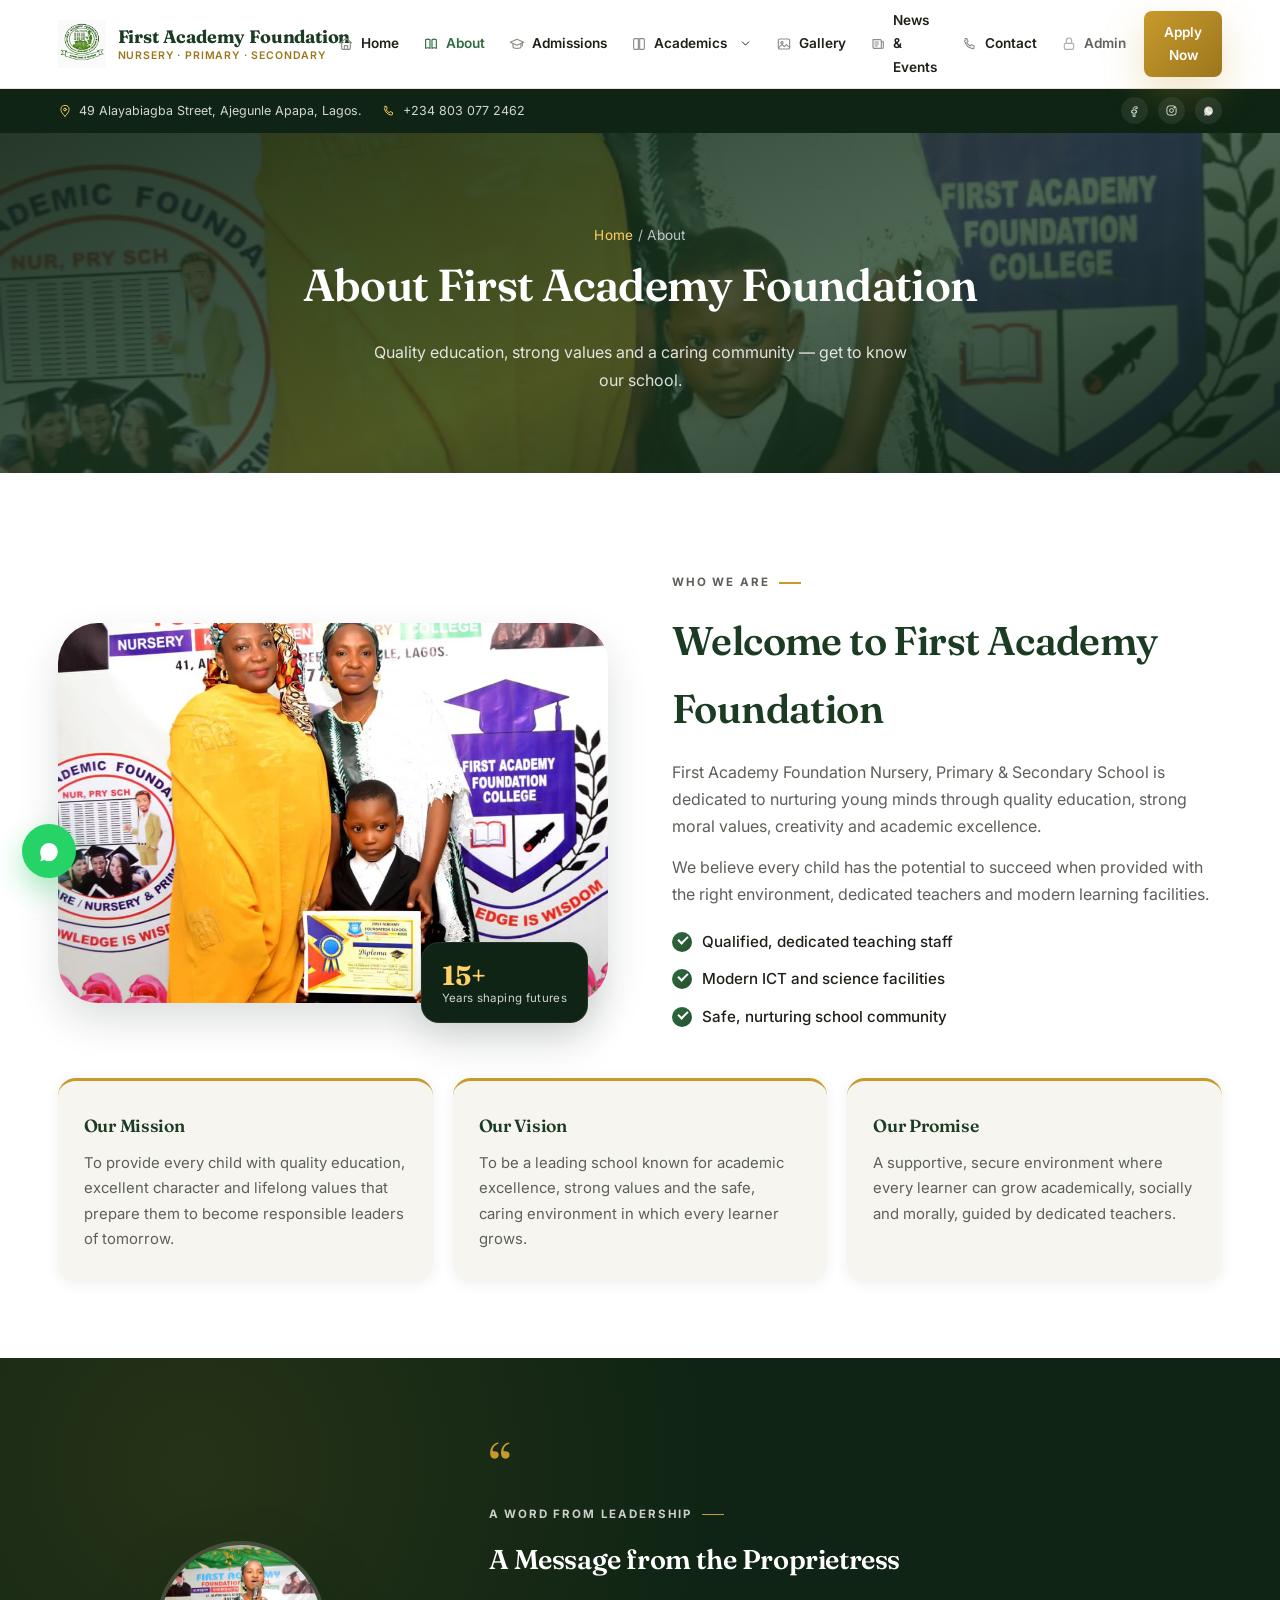
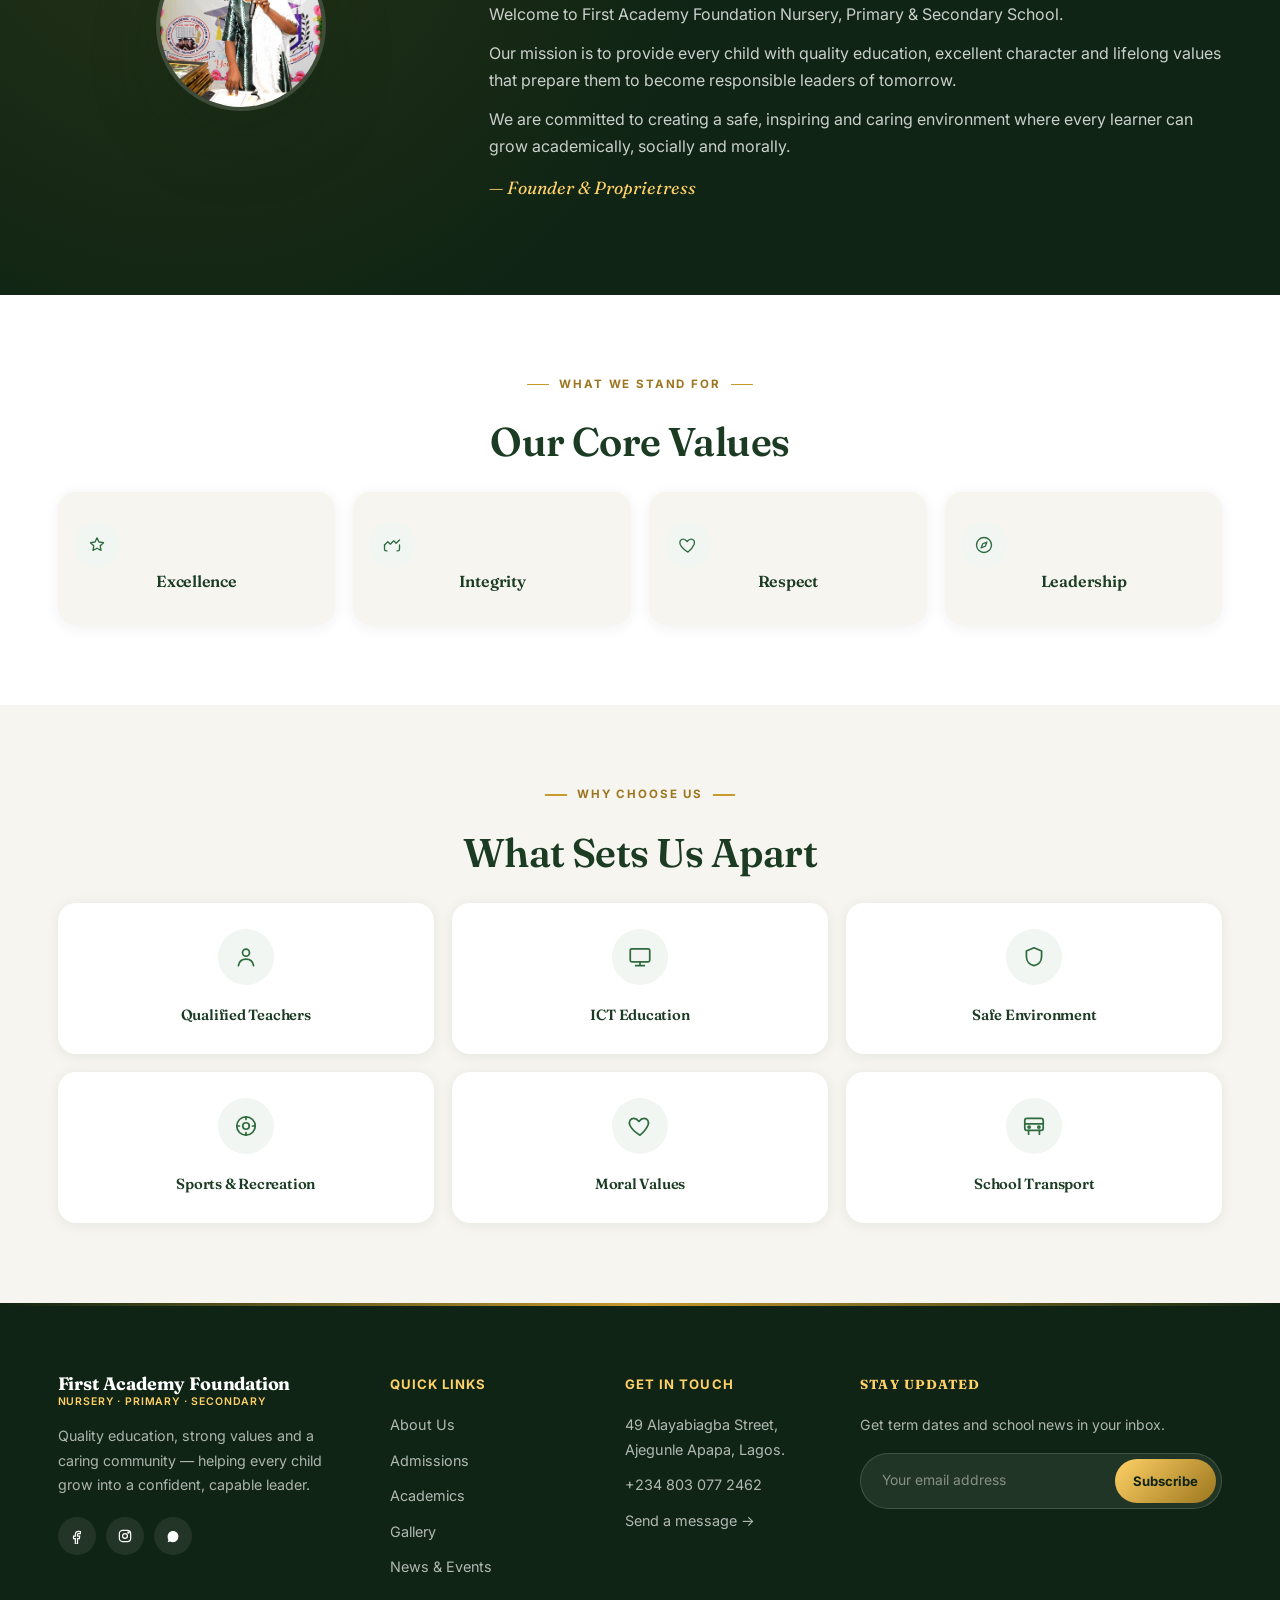
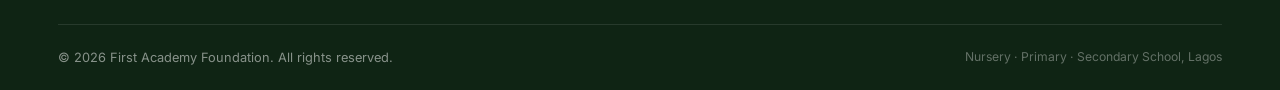
==== commit 6e915ff7: "Add files via upload" ====
--- a/about.html
+++ b/about.html
@@ -49,6 +49,7 @@
           <li><a href="gallery.html" class="nav-link"><span class="nav-icon"><svg viewBox="0 0 24 24" fill="none" stroke="currentColor" stroke-width="1.7" stroke-linecap="round" stroke-linejoin="round"><rect x="3.5" y="4.5" width="17" height="15" rx="2"/><circle cx="9" cy="10" r="1.6"/><path d="M4 17.5l5-5 3.5 3.5 3-3L20.5 17"/></svg></span>Gallery</a></li>
           <li><a href="news.html" class="nav-link"><span class="nav-icon"><svg viewBox="0 0 24 24" fill="none" stroke="currentColor" stroke-width="1.7" stroke-linecap="round" stroke-linejoin="round"><path d="M4.5 5.5h11a1.5 1.5 0 0 1 1.5 1.5v11.5H6a1.5 1.5 0 0 1-1.5-1.5V5.5z"/><path d="M17 8.5h2a1 1 0 0 1 1 1V17a1.5 1.5 0 0 1-1.5 1.5"/><path d="M7.5 9h5M7.5 12h5M7.5 15h3.5"/></svg></span>News & Events</a></li>
           <li><a href="contact.html" class="nav-link"><span class="nav-icon"><svg viewBox="0 0 24 24" fill="none" stroke="currentColor" stroke-width="1.7" stroke-linecap="round" stroke-linejoin="round"><path d="M4.5 4h3l1.5 4-2 1.5a12 12 0 0 0 5.5 5.5l1.5-2 4 1.5v3c0 1-.9 1.6-1.8 1.4C9.8 18.3 5.7 14.2 4.1 7.8 3.9 6.9 4.5 6 5.5 6"/></svg></span>Contact</a></li>
+          <li><a href="admin-login.html" class="nav-link" style="opacity:.7"><span class="nav-icon"><svg viewBox="0 0 24 24" fill="none" stroke="currentColor" stroke-width="1.7" stroke-linecap="round" stroke-linejoin="round"><rect x="5" y="11" width="14" height="9" rx="2"/><path d="M8 11V7a4 4 0 0 1 8 0v4"/></svg></span>Admin</a></li>
           <li><a href="contact.html" class="nav-cta">Apply Now</a></li>
         </ul>
       </nav>
--- a/styles.css
+++ b/styles.css
@@ -50,6 +50,7 @@
     line-height:1.7;
     -webkit-font-smoothing:antialiased;
     font-size:16px;
+    padding-top:var(--header-h);
 }
 
 img{ max-width:100%; display:block; }
@@ -127,7 +128,7 @@
 /* ========= HEADER / NAV ========= */
 
 header{
-    position:sticky; top:0; left:0; width:100%;
+    position:fixed; top:0; left:0; width:100%;
     background:rgba(255,255,255,.98);
     box-shadow:0 1px 0 var(--line);
     z-index:1000;
@@ -138,8 +139,8 @@
 .logo{ display:flex; align-items:center; gap:12px; }
 .logo img{ width:42px; height:42px; object-fit:contain; }
 .logo-text{ display:flex; flex-direction:column; line-height:1.25; }
-.logo-text strong{ color:var(--green-dark); font-size:16px; font-family:var(--font-display); letter-spacing:-.01em; }
-.logo-text em{ color:var(--gold-deep); font-size:10.5px; font-style:normal; letter-spacing:.08em; text-transform:uppercase; font-weight:600; }
+.logo-text strong{ color:var(--green-dark); font-size:16px; font-family:var(--font-display); letter-spacing:-.01em; white-space:nowrap; }
+.logo-text em{ color:var(--gold-deep); font-size:10.5px; font-style:normal; letter-spacing:.08em; text-transform:uppercase; font-weight:600; white-space:nowrap; }
 
 .menu-toggle{ width:34px; height:26px; display:flex; flex-direction:column; justify-content:space-between; position:relative; }
 .menu-toggle span{ display:block; height:2px; width:100%; background:var(--green-dark); border-radius:2px; transition:transform .3s var(--ease), opacity .25s var(--ease); }
@@ -256,7 +257,7 @@
 .hero{
     min-height:92vh;
     display:flex; align-items:center; text-align:left;
-    padding:calc(var(--header-h) + 40px) 20px 150px;
+    padding:40px 20px 150px;
     position:relative;
     background:
         linear-gradient(100deg, rgba(15,36,20,.92) 15%, rgba(15,36,20,.62) 55%, rgba(15,36,20,.35)),
@@ -557,17 +558,79 @@
 
 @media(min-width:768px){
 
+    .hero{ text-align:left; }
+    .hero-buttons{ flex-direction:row; }
+    .hero-float-card{ grid-template-columns:repeat(3,1fr); }
+
+    .page-hero h1{ font-size:2.8rem; }
+
+    .info-strip-grid{ grid-template-columns:repeat(3,1fr); }
+
+    .about-grid{ grid-template-columns:1fr 1fr; gap:64px; }
+    .mission-grid{ grid-template-columns:repeat(3,1fr); }
+
+    .message-container{ flex-direction:row; align-items:center; gap:64px; text-align:left; }
+    .message-image{ flex:1; }
+    .message-text{ flex:2; text-align:left; }
+    .message-text .eyebrow{ justify-content:flex-start; }
+    .message-text .eyebrow::before{ display:none; }
+
+    .stats-container{ grid-template-columns:repeat(4,1fr); }
+    .academic-grid{ grid-template-columns:repeat(3,1fr); }
+    .values-grid{ grid-template-columns:repeat(4,1fr); }
+    .features-grid{ grid-template-columns:repeat(3,1fr); }
+    .facility-grid{ grid-template-columns:repeat(3,1fr); }
+    .testimonial-track{ grid-template-columns:repeat(3,1fr); }
+    .gallery-grid{ grid-template-columns:repeat(3,1fr); }
+    .steps{ grid-template-columns:repeat(4,1fr); }
+    .news-grid{ grid-template-columns:repeat(3,1fr); }
+    .contact-layout{ grid-template-columns:1fr 1.1fr; }
+
+    .footer-grid{ grid-template-columns:1.5fr 1fr 1fr 1.3fr; }
+    .footer-bottom{ flex-direction:row; justify-content:space-between; text-align:left; }
+}
+
+/* ==========================================================
+   DESKTOP
+========================================================== */
+
+@media(min-width:1024px){
+
+    :root{ --header-h:88px; }
+
+    .logo img{ width:48px; height:48px; }
+    .logo-text strong{ font-size:18px; }
+
+    .hero{ min-height:96vh; }
+    .hero-grid{ grid-template-columns:1.1fr .9fr; align-items:center; }
+
+    .about h2, .academics h2, .values h2, .why-us h2, .facilities h2,
+    .gallery h2, .contact h2, .testimonials h2, .faq h2, .news h2, .admissions h2, .stats-band h2{ font-size:2.5rem; }
+}
+
+/* ==========================================================
+   WIDE NAV — the inline nav only switches on here.
+   With 9 items (7 pages + Admin + Apply Now) plus the full
+   logo, 768px isn't enough room: the logo text was wrapping
+   and colliding with the nav links. Below this width the
+   hamburger menu keeps handling navigation instead — that's
+   a completely normal, expected pattern at this many items,
+   not a fallback to be embarrassed about.
+========================================================== */
+
+@media(min-width:1180px){
+
     .nav-links{
         position:static; height:auto; width:auto; background:none; box-shadow:none;
         flex-direction:row; align-items:center; padding:0; overflow:visible; transform:none;
     }
     .mobile-nav-head{ display:none; }
     .nav-links li{ border:none; position:relative; }
-    .nav-links > li > a{ padding:10px 14px; border-radius:8px; font-size:.87rem; gap:8px; }
+    .nav-links > li > a{ padding:9px 12px; border-radius:8px; font-size:.85rem; gap:7px; }
     .nav-links a:hover{ background:var(--green-tint); }
-    .nav-cta{ margin:0 0 0 8px; padding:11px 22px !important; }
+    .nav-cta{ margin:0 0 0 6px; padding:10px 20px !important; }
     .menu-toggle, .nav-overlay{ display:none; }
-    .nav-icon{ width:17px; height:17px; }
+    .nav-icon{ width:16px; height:16px; }
 
     .has-dropdown .dropdown{
         display:block; position:absolute; top:calc(100% + 12px); left:0; min-width:210px;
@@ -579,53 +642,4 @@
     .has-dropdown:hover .dropdown, .has-dropdown:focus-within .dropdown{ opacity:1; visibility:visible; transform:translateY(0); }
     .dropdown a{ padding:11px 20px; }
     .dropdown a:hover{ background:var(--green-tint); }
-
-    .hero{ text-align:left; }
-    .hero-buttons{ flex-direction:row; }
-    .hero-float-card{ grid-template-columns:repeat(3,1fr); }
-
-    .page-hero h1{ font-size:2.8rem; }
-
-    .info-strip-grid{ grid-template-columns:repeat(3,1fr); }
-
-    .about-grid{ grid-template-columns:1fr 1fr; gap:64px; }
-    .mission-grid{ grid-template-columns:repeat(3,1fr); }
-
-    .message-container{ flex-direction:row; align-items:center; gap:64px; text-align:left; }
-    .message-image{ flex:1; }
-    .message-text{ flex:2; text-align:left; }
-    .message-text .eyebrow{ justify-content:flex-start; }
-    .message-text .eyebrow::before{ display:none; }
-
-    .stats-container{ grid-template-columns:repeat(4,1fr); }
-    .academic-grid{ grid-template-columns:repeat(3,1fr); }
-    .values-grid{ grid-template-columns:repeat(4,1fr); }
-    .features-grid{ grid-template-columns:repeat(3,1fr); }
-    .facility-grid{ grid-template-columns:repeat(3,1fr); }
-    .testimonial-track{ grid-template-columns:repeat(3,1fr); }
-    .gallery-grid{ grid-template-columns:repeat(3,1fr); }
-    .steps{ grid-template-columns:repeat(4,1fr); }
-    .news-grid{ grid-template-columns:repeat(3,1fr); }
-    .contact-layout{ grid-template-columns:1fr 1.1fr; }
-
-    .footer-grid{ grid-template-columns:1.5fr 1fr 1fr 1.3fr; }
-    .footer-bottom{ flex-direction:row; justify-content:space-between; text-align:left; }
-}
-
-/* ==========================================================
-   DESKTOP
-========================================================== */
-
-@media(min-width:1024px){
-
-    :root{ --header-h:88px; }
-
-    .logo img{ width:48px; height:48px; }
-    .logo-text strong{ font-size:18px; }
-
-    .hero{ min-height:96vh; }
-    .hero-grid{ grid-template-columns:1.1fr .9fr; align-items:center; }
-
-    .about h2, .academics h2, .values h2, .why-us h2, .facilities h2,
-    .gallery h2, .contact h2, .testimonials h2, .faq h2, .news h2, .admissions h2, .stats-band h2{ font-size:2.5rem; }
-}
+}
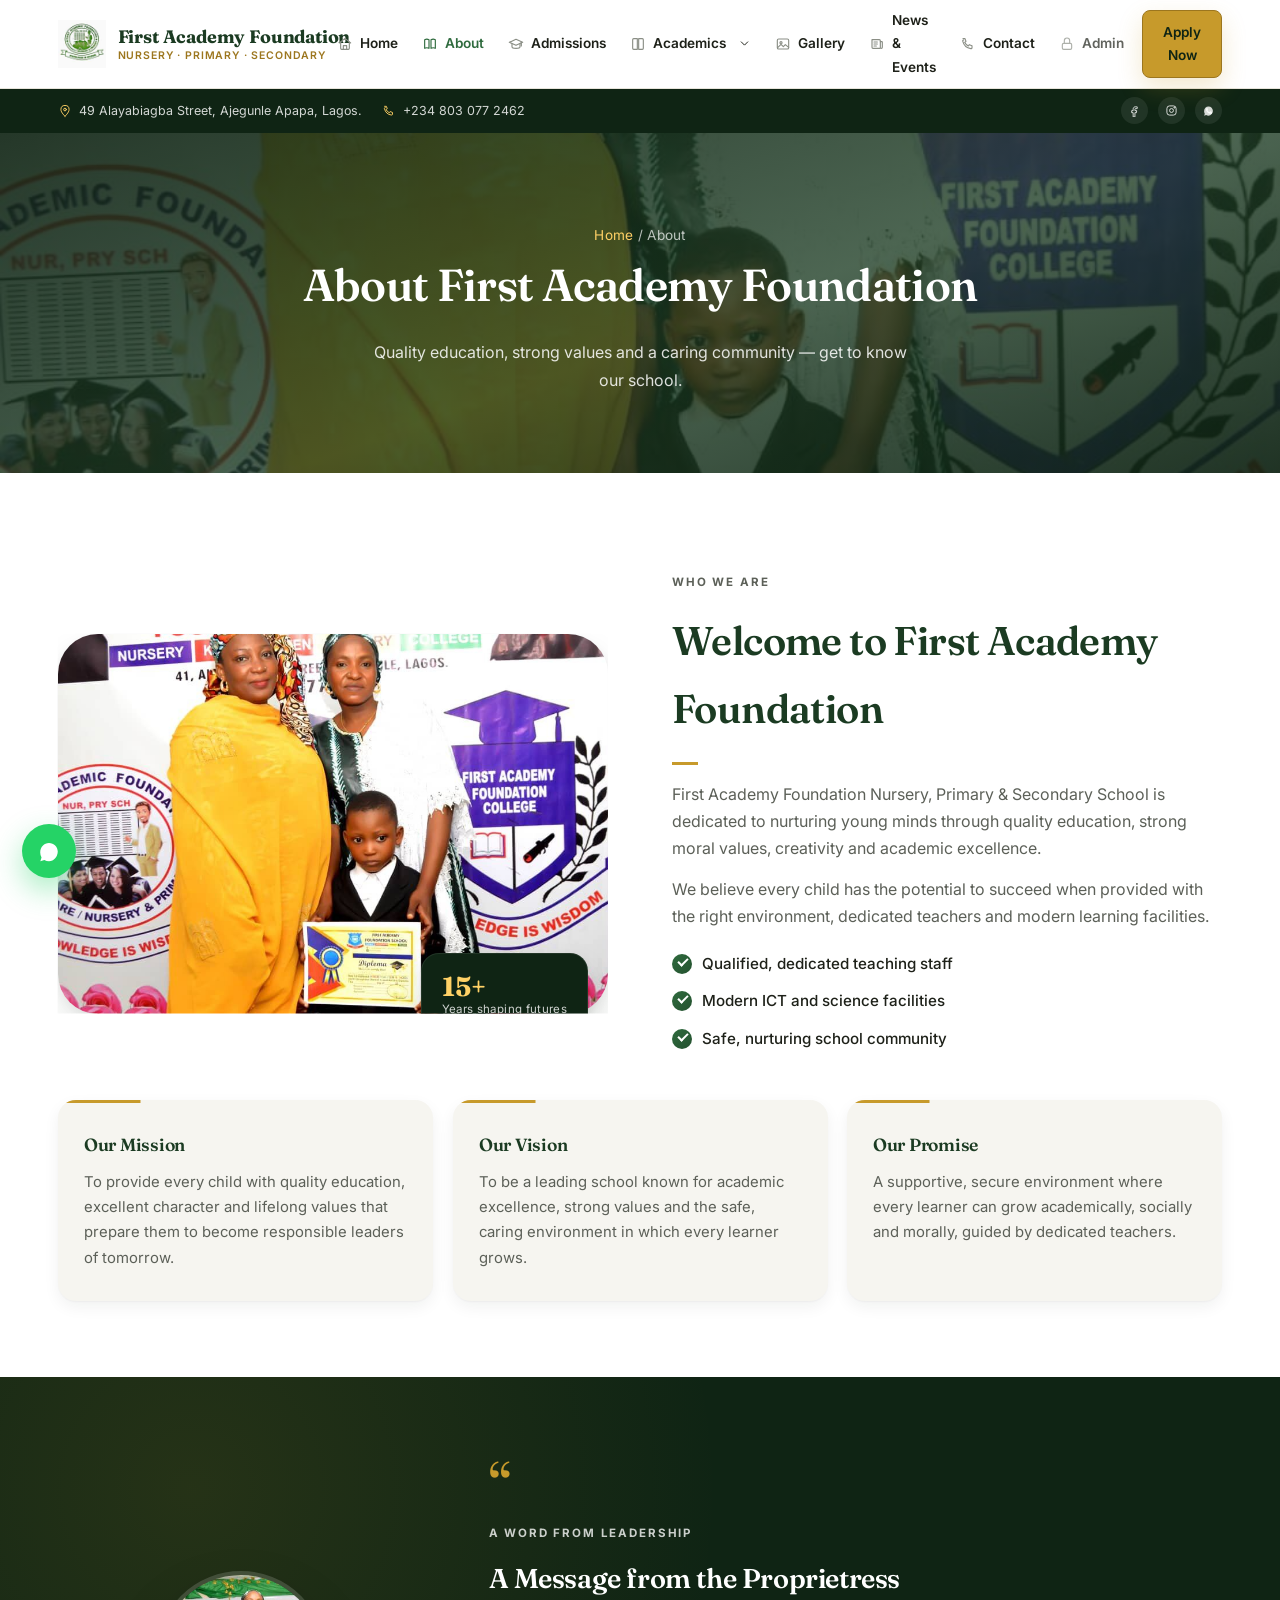
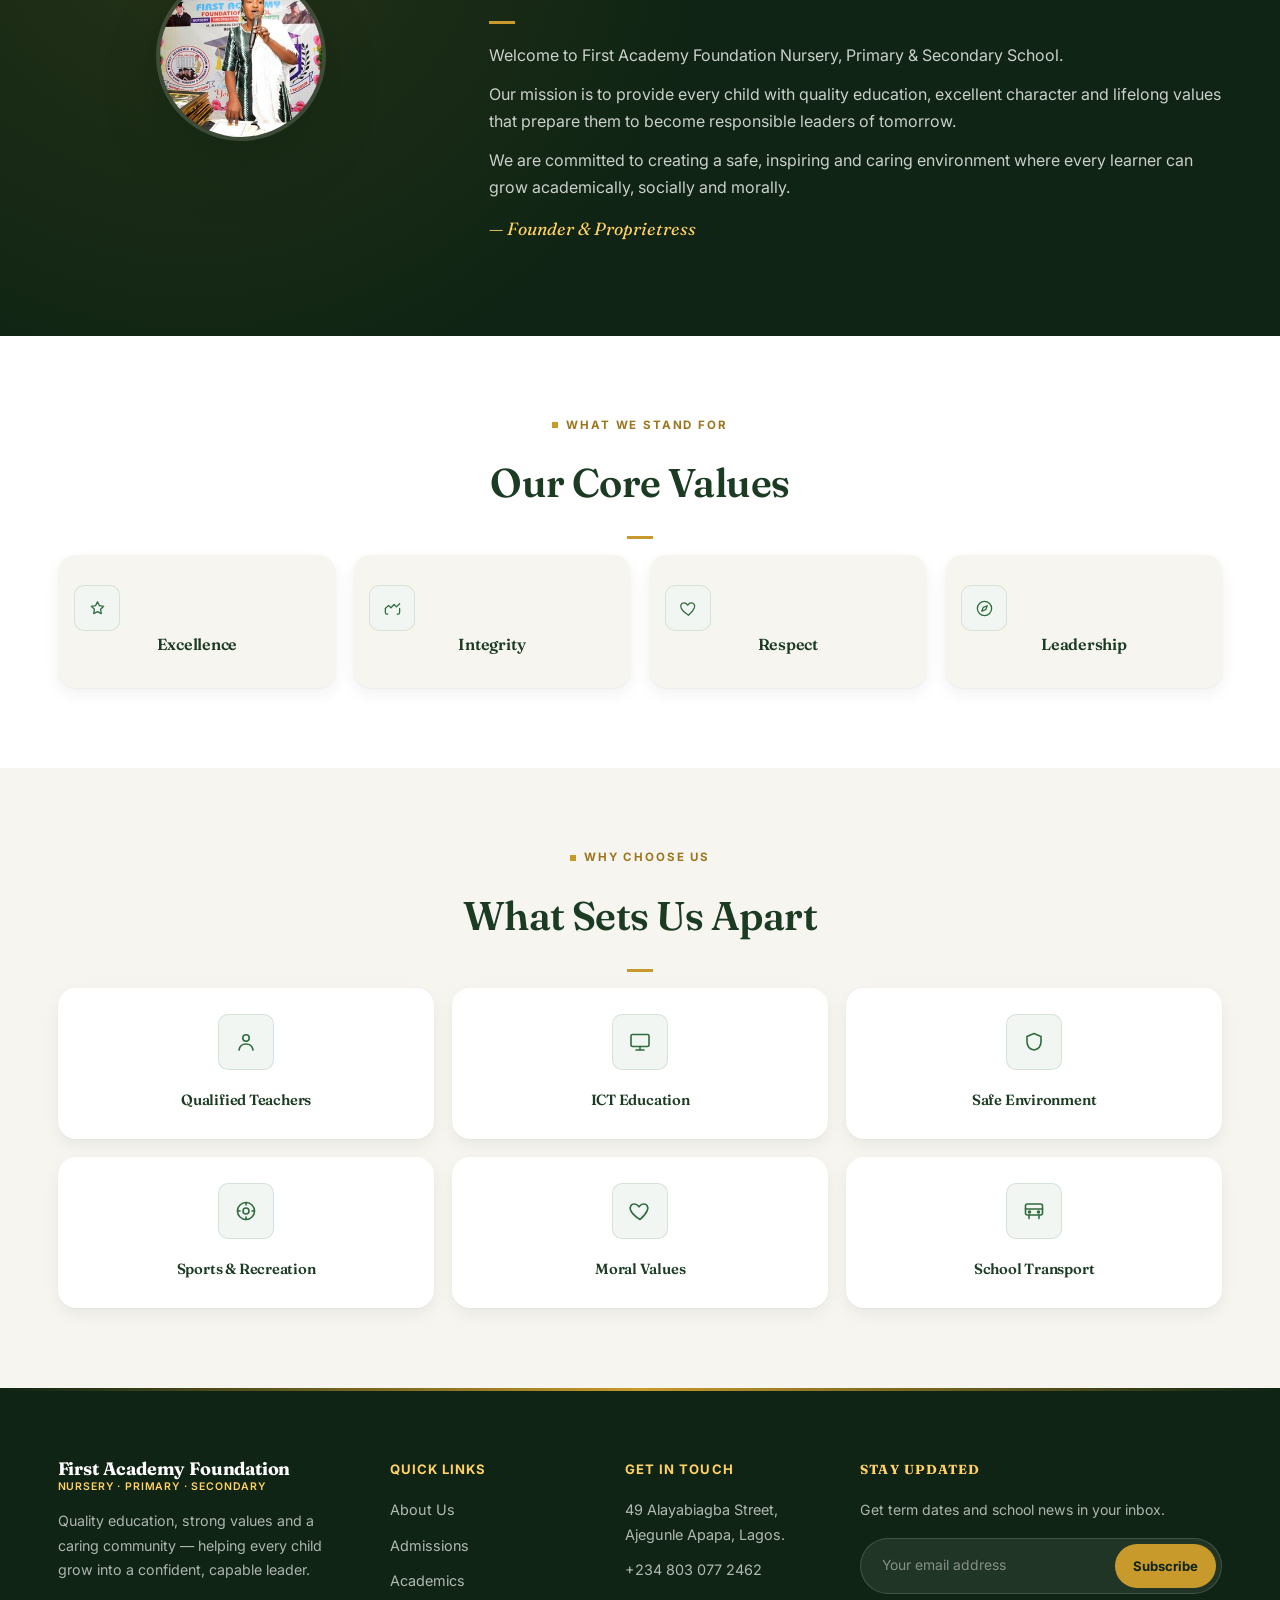
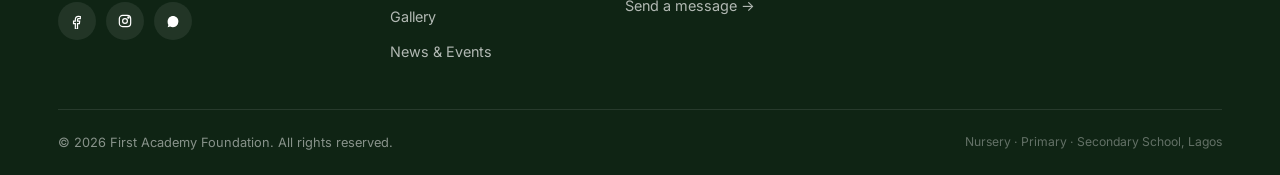
==== commit e825148d: "Add files via upload" ====
--- a/about.html
+++ b/about.html
@@ -68,7 +68,7 @@
 
     <section class="about" id="about">
       <div class="container about-grid">
-        <div class="about-image reveal">
+        <div class="about-image reveal-scale">
           <img src="images/parents.jpg" alt="Parents and community at First Academy Foundation">
           <div class="about-image-tag"><strong>15+</strong><span>Years shaping futures</span></div>
         </div>
--- a/styles.css
+++ b/styles.css
@@ -27,14 +27,21 @@
     --radius-lg: 30px;
     --radius-xl: 40px;
 
-    --shadow-sm: 0 2px 14px rgba(15,36,20,.07);
-    --shadow-md: 0 18px 40px rgba(15,36,20,.14);
-    --shadow-lg: 0 30px 70px rgba(15,36,20,.22);
-    --shadow-gold: 0 16px 40px rgba(199,154,43,.28);
-
-    --ease: cubic-bezier(.16,.84,.32,1);
+    --shadow-sm: 0 1px 2px rgba(15,36,20,.04), 0 6px 16px rgba(15,36,20,.06);
+    --shadow-md: 0 4px 10px rgba(15,36,20,.05), 0 16px 32px rgba(15,36,20,.10);
+    --shadow-lg: 0 8px 20px rgba(15,36,20,.08), 0 30px 60px rgba(15,36,20,.16);
+    --shadow-gold: 0 10px 24px rgba(199,154,43,.22);
+
+    --ease: cubic-bezier(.22,.75,.28,1);
     --ease-soft: cubic-bezier(.4,0,.2,1);
+    --ease-out: cubic-bezier(.19,1,.22,1);
     --header-h: 76px;
+
+    /* Signature: the ledger rule — a thick+thin gold pair used under
+       headings and as a recurring mark, evoking a school register or
+       report-card line rather than a generic underline. */
+    --rule-thick: 26px;
+    --rule-gap: 5px;
 }
 
 /* ========= RESET ========= */
@@ -77,15 +84,38 @@
 :focus-visible{ outline:3px solid var(--gold); outline-offset:3px; }
 
 .eyebrow{
-    display:flex; align-items:center; justify-content:center; gap:10px;
+    display:flex; align-items:center; justify-content:center; gap:8px;
     text-transform:uppercase; letter-spacing:.16em; font-size:.72rem;
     font-weight:700; color:var(--gold-deep); margin-bottom:14px; text-align:center;
 }
-.eyebrow::before, .eyebrow::after{ content:""; width:22px; height:1.5px; background:var(--gold); }
+.eyebrow::before{ content:""; width:6px; height:6px; background:var(--gold); flex-shrink:0; }
+.eyebrow::after{ display:none; }
 .eyebrow-light{ color:var(--gold-light); }
-.eyebrow-light::before, .eyebrow-light::after{ background:var(--gold-light); }
+.eyebrow-light::before{ background:var(--gold-light); }
 .eyebrow-left{ justify-content:flex-start; }
-.eyebrow-left::before{ display:none; }
+
+/* ========= SIGNATURE: LEDGER RULE =========
+   A thick-then-thin gold rule beneath section titles, standing in for
+   a school register / report-card line. Appears wherever a shared
+   section heading is used, so it reads as the site's mark rather
+   than a one-off flourish. */
+.about h2, .academics h2, .values h2, .why-us h2, .facilities h2,
+.gallery h2, .contact h2, .testimonials h2, .faq h2, .news h2, .admissions h2, .stats-band h2,
+.teacher-banner-overlay h2, .message-text h2{
+    position:relative; padding-bottom:22px;
+}
+.about h2::after, .academics h2::after, .values h2::after, .why-us h2::after, .facilities h2::after,
+.gallery h2::after, .contact h2::after, .testimonials h2::after, .faq h2::after, .news h2::after,
+.admissions h2::after, .stats-band h2::after, .teacher-banner-overlay h2::after, .message-text h2::after{
+    content:""; position:absolute; left:50%; bottom:0; transform:translateX(-50%);
+    width:var(--rule-thick); height:3px; background:var(--gold);
+}
+.about-copy h2::after, .teacher-banner-overlay h2::after{
+    left:0; transform:none;
+}
+@media(min-width:768px){
+    .message-text h2::after{ left:0; transform:none; }
+}
 
 .section-text{ text-align:center; color:var(--ink-soft); max-width:620px; margin:0 auto 40px; font-size:1.02rem; }
 
@@ -97,19 +127,89 @@
 
 /* ========= REVEAL ON SCROLL ========= */
 
-.reveal{ opacity:0; transform:translateY(26px); transition:opacity .7s var(--ease), transform .7s var(--ease); }
-.reveal.is-visible{ opacity:1; transform:translateY(0); }
-.reveal-stagger > *{ opacity:0; transform:translateY(22px); transition:opacity .6s var(--ease), transform .6s var(--ease); }
-.reveal-stagger.is-visible > *{ opacity:1; transform:translateY(0); }
-.reveal-stagger.is-visible > *:nth-child(1){ transition-delay:.03s; }
-.reveal-stagger.is-visible > *:nth-child(2){ transition-delay:.11s; }
-.reveal-stagger.is-visible > *:nth-child(3){ transition-delay:.19s; }
-.reveal-stagger.is-visible > *:nth-child(4){ transition-delay:.27s; }
-.reveal-stagger.is-visible > *:nth-child(5){ transition-delay:.35s; }
-.reveal-stagger.is-visible > *:nth-child(6){ transition-delay:.43s; }
+/* ========= SCROLL REVEALS =========
+   Three distinct entrances instead of one fade-up everywhere:
+   text blocks pull into focus, photos open like a curtain, and
+   card grids tilt up into place. Headings ink themselves in and
+   the ledger rule draws under them. */
+
+.reveal{
+    opacity:0; filter:blur(7px); transform:scale(1.015);
+    transition:opacity .6s var(--ease-out), filter .6s var(--ease-out), transform .6s var(--ease-out);
+}
+.reveal.is-visible{ opacity:1; filter:blur(0); transform:scale(1); }
+
+.reveal-scale{
+    clip-path:inset(0 0 0 0);
+    position:relative;
+}
+.reveal-scale img{
+    clip-path:inset(0 0 100% 0);
+    transition:clip-path .9s var(--ease-out);
+}
+.reveal-scale.is-visible img{ clip-path:inset(0 0 0% 0); }
+
+.reveal-stagger > *{
+    opacity:0; transform:perspective(900px) rotateX(10deg) translateY(16px);
+    transform-origin:50% 100%;
+    transition:opacity .55s var(--ease-out), transform .55s var(--ease-out);
+}
+.reveal-stagger.is-visible > *{ opacity:1; transform:perspective(900px) rotateX(0) translateY(0); }
+.reveal-stagger.is-visible > *:nth-child(1){ transition-delay:.02s; }
+.reveal-stagger.is-visible > *:nth-child(2){ transition-delay:.08s; }
+.reveal-stagger.is-visible > *:nth-child(3){ transition-delay:.14s; }
+.reveal-stagger.is-visible > *:nth-child(4){ transition-delay:.2s; }
+.reveal-stagger.is-visible > *:nth-child(5){ transition-delay:.26s; }
+.reveal-stagger.is-visible > *:nth-child(6){ transition-delay:.32s; }
+
+/* Section headings — ink in on a horizontal settle, then the gold
+   ledger rule draws itself under the text. */
+.about h2, .academics h2, .values h2, .why-us h2, .facilities h2,
+.gallery h2, .contact h2, .testimonials h2, .faq h2, .news h2, .admissions h2, .stats-band h2,
+.teacher-banner-overlay h2, .message-text h2{
+    opacity:0; transform:translateX(-18px);
+    transition:opacity .6s var(--ease-out), transform .6s var(--ease-out);
+}
+.about h2.is-visible, .academics h2.is-visible, .values h2.is-visible, .why-us h2.is-visible, .facilities h2.is-visible,
+.gallery h2.is-visible, .contact h2.is-visible, .testimonials h2.is-visible, .faq h2.is-visible, .news h2.is-visible,
+.admissions h2.is-visible, .stats-band h2.is-visible, .teacher-banner-overlay h2.is-visible, .message-text h2.is-visible{
+    opacity:1; transform:translateX(0);
+}
+.about h2::after, .academics h2::after, .values h2::after, .why-us h2::after, .facilities h2::after,
+.gallery h2::after, .contact h2::after, .testimonials h2::after, .faq h2::after, .news h2::after,
+.admissions h2::after, .stats-band h2::after, .teacher-banner-overlay h2::after, .message-text h2::after{
+    transform:translateX(-50%) scaleX(0); transform-origin:center;
+    transition:transform .6s var(--ease-out) .25s;
+}
+.about-copy h2::after, .teacher-banner-overlay h2::after{
+    transform:scaleX(0); transform-origin:left;
+}
+.about h2.is-visible::after, .academics h2.is-visible::after, .values h2.is-visible::after, .why-us h2.is-visible::after,
+.facilities h2.is-visible::after, .gallery h2.is-visible::after, .contact h2.is-visible::after, .testimonials h2.is-visible::after,
+.faq h2.is-visible::after, .news h2.is-visible::after, .admissions h2.is-visible::after, .stats-band h2.is-visible::after,
+.teacher-banner-overlay h2.is-visible::after, .message-text h2.is-visible::after{
+    transform:translateX(-50%) scaleX(1);
+}
+.about-copy h2.is-visible::after, .teacher-banner-overlay h2.is-visible::after{
+    transform:scaleX(1);
+}
+@media(min-width:768px){
+    .message-text h2::after{ transform:scaleX(0); transform-origin:left; }
+    .message-text h2.is-visible::after{ transform:scaleX(1); }
+}
 
 @media (prefers-reduced-motion: reduce){
-    .reveal, .reveal-stagger > *{ opacity:1 !important; transform:none !important; transition:none !important; }
+    .reveal, .reveal-stagger > *{ opacity:1 !important; filter:none !important; transform:none !important; transition:none !important; }
+    .reveal-scale img{ clip-path:none !important; transition:none !important; }
+    .about h2, .academics h2, .values h2, .why-us h2, .facilities h2,
+    .gallery h2, .contact h2, .testimonials h2, .faq h2, .news h2, .admissions h2, .stats-band h2,
+    .teacher-banner-overlay h2, .message-text h2{ opacity:1 !important; transform:none !important; }
+    .about h2::after, .academics h2::after, .values h2::after, .why-us h2::after, .facilities h2::after,
+    .gallery h2::after, .contact h2::after, .testimonials h2::after, .faq h2::after, .news h2::after,
+    .admissions h2::after, .stats-band h2::after, .teacher-banner-overlay h2::after, .message-text h2::after{
+        transform:translateX(-50%) scaleX(1) !important; transition:none !important;
+    }
+    .about-copy h2::after, .teacher-banner-overlay h2::after{ transform:scaleX(1) !important; }
 }
 
 /* ========= TOP BAR ========= */
@@ -182,11 +282,12 @@
 .nav-icon{ display:flex; width:20px; height:20px; color:var(--ink-faint); flex-shrink:0; }
 .nav-icon svg{ width:100%; height:100%; }
 .nav-cta{
-    margin:16px 22px 0; padding:14px 20px !important; background:linear-gradient(135deg,var(--gold),var(--gold-deep));
-    color:var(--white) !important; border-radius:999px; text-align:center; display:flex !important; justify-content:center;
+    margin:16px 22px 0; padding:14px 20px !important; background:var(--gold);
+    border:1px solid var(--gold-deep);
+    color:var(--green-deep) !important; border-radius:999px; text-align:center; display:flex !important; justify-content:center;
     box-shadow:var(--shadow-gold);
 }
-.nav-cta:hover{ filter:brightness(1.08); }
+.nav-cta:hover{ background:var(--gold-light); }
 
 .has-dropdown .dropdown{ display:none; background:var(--green-tint); }
 .has-dropdown.is-open .dropdown{ display:block; }
@@ -210,24 +311,34 @@
     display:inline-flex; align-items:center; justify-content:center; gap:9px;
     padding:15px 30px; border-radius:999px; font-weight:600;
     font-size:.92rem; text-align:center; white-space:nowrap;
-    transition:transform .3s var(--ease), box-shadow .3s var(--ease), background .3s var(--ease), color .3s var(--ease), border-color .3s var(--ease);
-}
-.btn{ background:linear-gradient(135deg,var(--gold-light),var(--gold) 55%,var(--gold-deep)); color:var(--green-deep); box-shadow:var(--shadow-gold); }
-.btn:hover{ transform:translateY(-3px); box-shadow:0 22px 46px rgba(199,154,43,.38); }
+    transition:transform .35s var(--ease-out), box-shadow .35s var(--ease-out), background .3s var(--ease), color .3s var(--ease), border-color .3s var(--ease);
+}
+.btn{
+    background:var(--gold); color:var(--green-deep); box-shadow:var(--shadow-gold);
+    border:1px solid var(--gold-deep);
+    background-image:linear-gradient(rgba(255,255,255,.35), rgba(255,255,255,0) 45%);
+}
+.btn:hover{ transform:translateY(-2px); background-color:var(--gold-light); box-shadow:0 14px 30px rgba(199,154,43,.3); }
+.btn:active{ transform:translateY(0); }
 .btn-outline{ border:1.5px solid rgba(255,255,255,.7); color:var(--white); }
-.btn-outline:hover{ background:rgba(255,255,255,.12); border-color:var(--white); transform:translateY(-3px); }
+.btn-outline:hover{ background:rgba(255,255,255,.12); border-color:var(--white); transform:translateY(-2px); }
 .btn-light{ background:var(--white); color:var(--green-dark); }
-.btn-light:hover{ background:var(--gold-light); color:var(--green-deep); transform:translateY(-3px); }
+.btn-light:hover{ background:var(--gold-light); color:var(--green-deep); transform:translateY(-2px); }
 .btn svg{ width:17px; height:17px; }
 
 /* ========= ICON BADGES ========= */
 
-.icon-badge{ display:flex; align-items:center; justify-content:center; width:56px; height:56px; border-radius:50%; background:var(--green-tint); color:var(--green); margin:0 auto 18px; flex-shrink:0; position:relative; }
-.icon-badge::after{ content:""; position:absolute; inset:-5px; border-radius:50%; border:1.5px solid transparent; transition:border-color .3s var(--ease); }
-.icon-badge svg{ width:26px; height:26px; }
+.icon-badge{
+    display:flex; align-items:center; justify-content:center; width:56px; height:56px;
+    border-radius:var(--radius-sm); background:var(--green-tint); color:var(--green);
+    margin:0 auto 18px; flex-shrink:0; position:relative;
+    box-shadow:inset 0 0 0 1px rgba(47,107,62,.14);
+    transition:box-shadow .3s var(--ease), transform .3s var(--ease);
+}
+.icon-badge svg{ width:24px; height:24px; }
 .icon-badge-sm{ width:46px; height:46px; margin:0; }
-.icon-badge-sm svg{ width:20px; height:20px; }
-.icon-badge-gold{ background:linear-gradient(135deg,var(--gold-light),var(--gold)); color:var(--white); }
+.icon-badge-sm svg{ width:19px; height:19px; }
+.icon-badge-gold{ background:var(--green-deep); color:var(--gold-light); box-shadow:inset 0 0 0 1px rgba(255,209,102,.3); }
 
 /* ========= SHARED SECTION HEADS ========= */
 
@@ -257,32 +368,52 @@
 .hero{
     min-height:92vh;
     display:flex; align-items:center; text-align:left;
-    padding:40px 20px 150px;
+    padding:40px 20px 100px;
     position:relative;
     background:
         linear-gradient(100deg, rgba(15,36,20,.92) 15%, rgba(15,36,20,.62) 55%, rgba(15,36,20,.35)),
         url("images/graduation.jpg");
     background-size:cover; background-position:center;
 }
-.hero-grid{ display:grid; grid-template-columns:1fr; gap:40px; align-items:end; width:100%; }
+.hero-grid{ display:grid; grid-template-columns:1fr; gap:40px; align-items:start; width:100%; }
 .hero-content{ max-width:640px; }
-.hero-badge{ display:inline-flex; align-items:center; gap:8px; background:rgba(255,255,255,.1); border:1px solid rgba(255,255,255,.25); color:var(--gold-light); padding:8px 16px; border-radius:999px; font-size:.72rem; font-weight:700; letter-spacing:.1em; text-transform:uppercase; margin-bottom:22px; backdrop-filter:blur(6px); }
-.hero-badge svg{ width:13px; height:13px; }
+.hero-badge{
+    display:inline-flex; align-items:center; gap:9px; color:var(--gold-light);
+    padding:0 0 10px; border-bottom:1px solid rgba(255,209,102,.35);
+    font-size:.72rem; font-weight:700; letter-spacing:.14em; text-transform:uppercase; margin-bottom:26px;
+}
+.hero-badge::before{ content:""; width:6px; height:6px; background:var(--gold-light); flex-shrink:0; }
+.hero-badge svg{ display:none; }
 .hero h1{ color:var(--white); font-size:clamp(2.4rem,6vw,4.4rem); line-height:1.08; margin-bottom:16px; }
 .hero h1 em{ font-style:italic; color:var(--gold-light); }
 .hero-text{ color:rgba(255,255,255,.82); max-width:520px; margin:0 0 34px; font-size:1.05rem; }
 .hero-buttons{ display:flex; flex-direction:column; gap:14px; }
 
+/* Signature: an in-flow ledger row instead of a floating glass
+   stat card — the school's own figures set like a register line,
+   not a dashboard widget hovering over the photograph. */
 .hero-float-card{
-    background:rgba(255,255,255,.97); backdrop-filter:blur(10px);
-    border-radius:var(--radius-lg); box-shadow:var(--shadow-lg);
-    padding:26px; display:grid; grid-template-columns:repeat(3,1fr); gap:8px;
-    max-width:620px;
-}
-.hero-float-item{ text-align:center; padding:8px 4px; }
-.hero-float-item:not(:last-child){ border-right:1px solid var(--line); }
-.hero-float-item strong{ display:block; font-family:var(--font-display); font-size:1.7rem; color:var(--green-dark); line-height:1; }
-.hero-float-item span{ display:block; margin-top:6px; font-size:.7rem; color:var(--ink-soft); text-transform:uppercase; letter-spacing:.05em; font-weight:600; }
+    display:flex; flex-wrap:wrap; gap:28px 36px;
+    max-width:620px; margin-top:38px; padding-top:22px;
+    border-top:1px solid rgba(255,255,255,.18);
+}
+.hero-float-item{ text-align:left; padding:0; }
+.hero-float-item strong{ display:block; font-family:var(--font-display); font-size:1.7rem; color:var(--gold-light); line-height:1; }
+.hero-float-item span{ display:block; margin-top:6px; font-size:.7rem; color:rgba(255,255,255,.68); text-transform:uppercase; letter-spacing:.07em; font-weight:600; }
+
+/* Hero entrance — plays once on load, not tied to scroll, so the
+   page opens with one deliberate sequence rather than everything
+   arriving in the same generic scroll-fade as the rest of the site. */
+.hero-in > *{ opacity:0; transform:translateY(16px); animation:hero-rise .7s var(--ease-out) forwards; }
+.hero-in > .hero-badge{ animation-delay:.05s; }
+.hero-in > h1{ animation-delay:.15s; }
+.hero-in > .hero-text{ animation-delay:.28s; }
+.hero-in > .hero-buttons{ animation-delay:.4s; }
+.hero-in > .hero-float-card{ animation-delay:.52s; }
+@keyframes hero-rise{ to{ opacity:1; transform:translateY(0); } }
+@media (prefers-reduced-motion: reduce){
+    .hero-in > *{ animation:none; opacity:1; transform:none; }
+}
 
 .scroll-cue{ position:absolute; bottom:26px; left:50%; transform:translateX(-50%); color:rgba(255,255,255,.75); animation:bob 2.2s ease-in-out infinite; z-index:2; }
 .scroll-cue svg{ width:22px; height:22px; }
@@ -316,8 +447,10 @@
 .about-checklist li::after{ content:""; position:absolute; left:6px; top:7px; width:8px; height:4px; border-left:2px solid var(--white); border-bottom:2px solid var(--white); transform:rotate(-45deg); }
 
 .mission-grid{ display:grid; grid-template-columns:1fr; gap:20px; margin-top:26px; }
-.mission-card{ background:var(--surface); border-radius:var(--radius-md); padding:30px 26px; box-shadow:var(--shadow-sm); border-top:3px solid var(--gold); transition:transform .35s var(--ease), box-shadow .35s var(--ease); }
-.mission-card:hover{ transform:translateY(-6px); box-shadow:var(--shadow-md); }
+.mission-card{ background:var(--surface); border-radius:var(--radius-md); padding:30px 26px; box-shadow:var(--shadow-sm); position:relative; overflow:hidden; transition:box-shadow .35s var(--ease); }
+.mission-card::before{ content:""; position:absolute; top:0; left:0; right:0; height:3px; background:var(--gold); transform:scaleX(.22); transform-origin:left; transition:transform .45s var(--ease-out); }
+.mission-card:hover{ box-shadow:var(--shadow-md); }
+.mission-card:hover::before{ transform:scaleX(1); }
 .mission-card h3{ margin-bottom:10px; font-size:1.1rem; }
 .mission-card p{ color:var(--ink-soft); font-size:.93rem; }
 
@@ -381,16 +514,17 @@
 
 .values{ padding:80px 0; background:var(--white); }
 .values-grid{ display:grid; grid-template-columns:1fr 1fr; gap:18px; }
-.value-card{ background:var(--surface); padding:30px 16px; text-align:center; border-radius:var(--radius-md); box-shadow:var(--shadow-sm); transition:box-shadow .35s var(--ease), transform .35s var(--ease); }
-.value-card:hover{ box-shadow:var(--shadow-md); transform:translateY(-6px); }
+.value-card{ background:var(--surface); padding:30px 16px; text-align:center; border-radius:var(--radius-md); box-shadow:var(--shadow-sm); transition:box-shadow .35s var(--ease); }
+.value-card:hover{ box-shadow:var(--shadow-md); }
+.value-card:hover .icon-badge{ transform:translateY(-3px); box-shadow:inset 0 0 0 1px rgba(47,107,62,.14), var(--shadow-gold); }
 .value-card h3{ font-size:1rem; }
 
 /* ========= WHY US ========= */
 
 .why-us{ padding:80px 0; background:var(--surface); }
 .features-grid{ display:grid; grid-template-columns:1fr 1fr; gap:18px; }
-.feature-card{ background:var(--white); border-radius:var(--radius-md); padding:26px 16px; text-align:center; box-shadow:var(--shadow-sm); transition:box-shadow .35s var(--ease), transform .35s var(--ease); }
-.feature-card:hover{ box-shadow:var(--shadow-md); transform:translateY(-6px); }
+.feature-card{ background:var(--white); border-radius:var(--radius-md); padding:26px 16px; text-align:center; box-shadow:var(--shadow-sm); transition:box-shadow .35s var(--ease-out), transform .35s var(--ease-out); }
+.feature-card:hover{ box-shadow:var(--shadow-md); transform:translateY(-4px); }
 .feature-card h3{ font-size:.92rem; }
 
 /* ========= FACILITIES ========= */
@@ -409,9 +543,10 @@
 
 .testimonials{ padding:85px 0; background:var(--surface); }
 .testimonial-track{ display:grid; grid-template-columns:1fr; gap:20px; }
-.testimonial-card{ background:var(--white); border-radius:var(--radius-md); padding:32px 26px; box-shadow:var(--shadow-sm); position:relative; transition:transform .35s var(--ease), box-shadow .35s var(--ease); }
-.testimonial-card:hover{ transform:translateY(-6px); box-shadow:var(--shadow-md); }
-.quote-mark-sm{ font-size:2.4rem; color:var(--gold-light); display:block; line-height:1; margin-bottom:8px; font-family:var(--font-display); }
+.testimonial-card{ background:var(--white); border-radius:var(--radius-md); padding:32px 26px; box-shadow:var(--shadow-sm); position:relative; transition:box-shadow .35s var(--ease); }
+.testimonial-card:hover{ box-shadow:var(--shadow-md); }
+.quote-mark-sm{ font-size:2.4rem; color:var(--gold-light); display:block; line-height:1; margin-bottom:8px; font-family:var(--font-display); transition:color .35s var(--ease); }
+.testimonial-card:hover .quote-mark-sm{ color:var(--gold); }
 .testimonial-card p{ color:var(--ink); font-size:.95rem; margin-bottom:20px; }
 .testimonial-author{ display:flex; align-items:center; gap:12px; }
 .avatar-initial{ width:42px; height:42px; border-radius:50%; background:linear-gradient(135deg,var(--green),var(--green-mid)); color:var(--white); display:flex; align-items:center; justify-content:center; font-family:var(--font-display); font-weight:700; flex-shrink:0; }
@@ -450,7 +585,7 @@
 .admissions-intro{ max-width:620px; margin:0 auto 46px; color:var(--ink-soft); text-align:center; font-size:1.02rem; }
 .steps{ display:grid; grid-template-columns:1fr; gap:30px; max-width:940px; margin:0 auto 56px; counter-reset:step; }
 .steps li{ text-align:center; position:relative; }
-.step-num{ display:flex; align-items:center; justify-content:center; width:50px; height:50px; border-radius:50%; background:linear-gradient(135deg,var(--gold-light),var(--gold-deep)); color:var(--white); font-family:var(--font-display); font-weight:700; margin:0 auto 16px; font-size:1.2rem; box-shadow:var(--shadow-gold); }
+.step-num{ display:flex; align-items:center; justify-content:center; width:50px; height:50px; border-radius:50%; background:var(--green-deep); border:1px solid var(--gold); color:var(--gold-light); font-family:var(--font-display); font-weight:700; margin:0 auto 16px; font-size:1.2rem; box-shadow:var(--shadow-sm); }
 .steps h3{ font-size:1.05rem; margin-bottom:9px; }
 .steps p{ color:var(--ink-soft); font-size:.89rem; max-width:230px; margin:auto; }
 
@@ -526,7 +661,8 @@
 .newsletter-form{ display:flex; gap:0; border-radius:999px; background:rgba(255,255,255,.08); border:1px solid rgba(255,255,255,.15); padding:5px; }
 .newsletter-form input{ flex:1; background:transparent; border:0; padding:10px 16px; color:var(--white); font:inherit; font-size:.87rem; }
 .newsletter-form input::placeholder{ color:rgba(255,255,255,.45); }
-.newsletter-form button{ background:linear-gradient(135deg,var(--gold-light),var(--gold-deep)); color:var(--green-deep); font-weight:700; padding:10px 18px; border-radius:999px; font-size:.82rem; white-space:nowrap; }
+.newsletter-form button{ background:var(--gold); color:var(--green-deep); font-weight:700; padding:10px 18px; border-radius:999px; font-size:.82rem; white-space:nowrap; transition:background .25s var(--ease); }
+.newsletter-form button:hover{ background:var(--gold-light); }
 .footer-bottom{ border-top:1px solid rgba(255,255,255,.1); padding:22px 0; display:flex; flex-direction:column; gap:8px; align-items:center; text-align:center; }
 .copyright{ color:rgba(255,255,255,.5); font-size:.8rem; }
 .footer-credit{ color:rgba(255,255,255,.35); font-size:.76rem; }
@@ -560,7 +696,6 @@
 
     .hero{ text-align:left; }
     .hero-buttons{ flex-direction:row; }
-    .hero-float-card{ grid-template-columns:repeat(3,1fr); }
 
     .page-hero h1{ font-size:2.8rem; }
 
@@ -602,7 +737,6 @@
     .logo-text strong{ font-size:18px; }
 
     .hero{ min-height:96vh; }
-    .hero-grid{ grid-template-columns:1.1fr .9fr; align-items:center; }
 
     .about h2, .academics h2, .values h2, .why-us h2, .facilities h2,
     .gallery h2, .contact h2, .testimonials h2, .faq h2, .news h2, .admissions h2, .stats-band h2{ font-size:2.5rem; }
